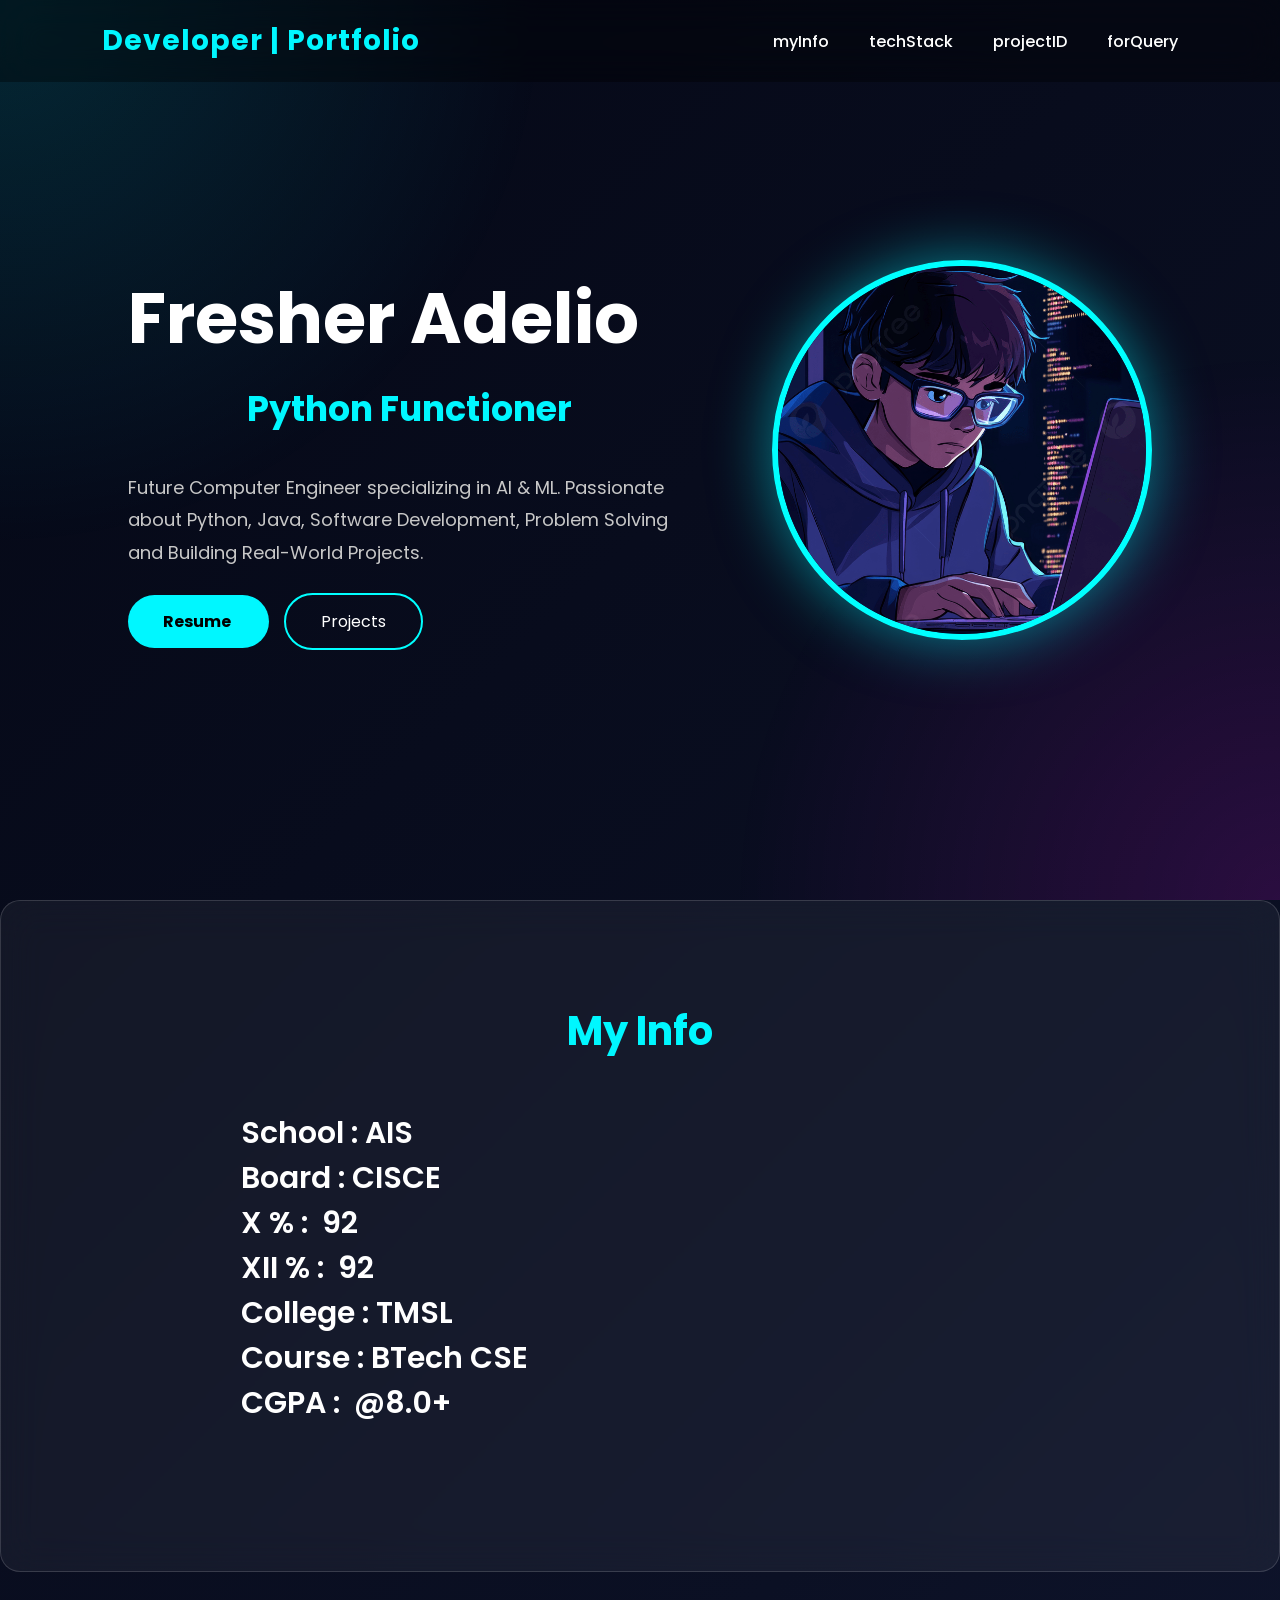
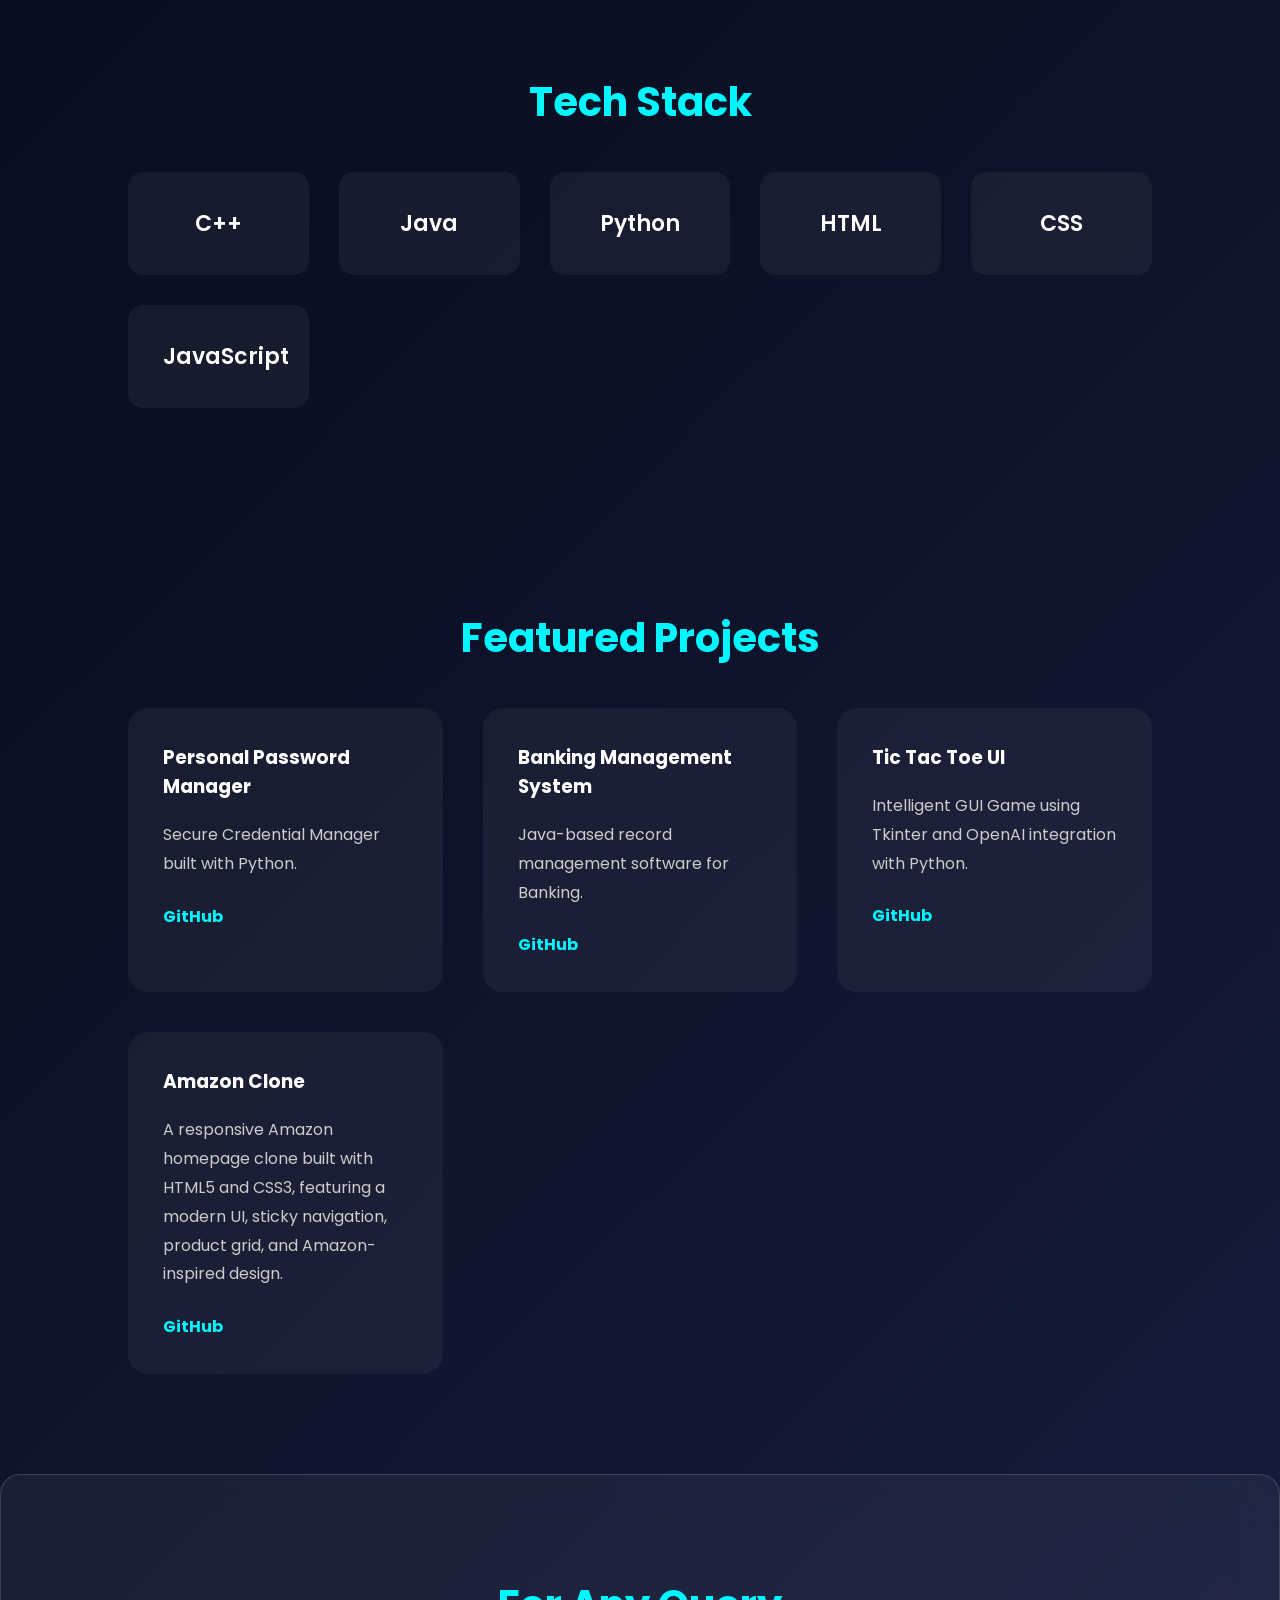
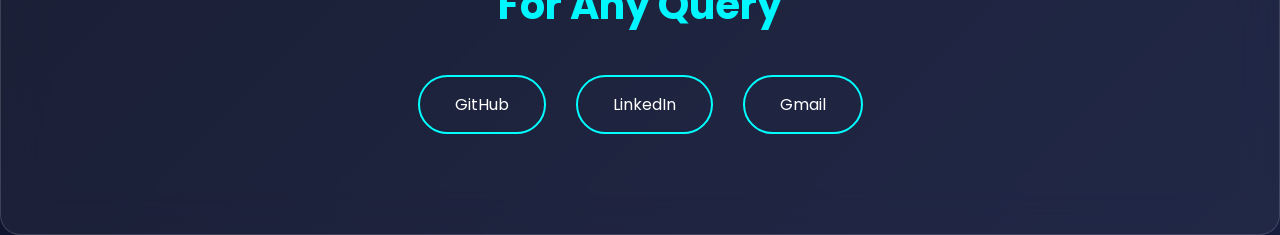
==== index.html @ ae5a1af8 "Added Developer Portfolio" ====
<!doctype html>
<html lang="en">

<head>
    <meta charset="UTF-8" />
    <meta name="viewport" content="width=device-width, initial-scale=1.0" />
    <title>Adelio's Portfolio</title>
    <link href="https://fonts.googleapis.com/css2?family=Poppins:wght@300;400;500;600;700&display=swap" rel="stylesheet" />
    <link rel="stylesheet" href="util.css">
</head>

<body>
    <div class="background"></div>
    <nav>
        <h2 class="logo">Developer | Portfolio</h2>
        <ul>
            <li><a href="#about">myInfo</a></li>
            <li><a href="#skills">techStack</a></li>
            <li><a href="#projects">projectID</a></li>
            <li><a href="#contact">forQuery</a></li>
        </ul>
    </nav>
    <section class="hero">
        <div class="hero-text">
            <h1>Fresher Adelio</h1>
            <h2>
                <span id="typing"></span>
            </h2>
            <p>
                Future Computer Engineer specializing in AI & ML. Passionate about Python, Java, Software Development, Problem Solving and Building Real-World Projects.
            </p>
            <div class="buttons">
                <a href="#projects" class="btn" target="__main"> Resume </a>
                <a href="https://github.com/genZadelio?tab=repositories" class="btn-outline" target="__main"> Projects </a>
            </div>
        </div>
        <div class="hero-image">
            <img src="image.png" alt="Profile" />
        </div>
    </section>
    <section id="about" class="glass">
        <h2>My Info</h2>
        <p>
            <pre>
                School : AIS
                Board : CISCE
                X % :  92
                XII % :  92
                College : TMSL
                Course : BTech CSE
                CGPA :  @8.0+
            </pre>
        </p>
    </section>
    <section id="skills">
        <h2>Tech Stack</h2>
        <div class="skill-grid">
            <div class="card">C++</div>
            <div class="card">Java</div>
            <div class="card">Python</div>
            <div class="card">HTML</div>
            <div class="card">CSS</div>
            <div class="card">JavaScript</div>
        </div>
    </section>
    <section id="projects">
        <h2>Featured Projects</h2>
        <div class="projects">
            <div class="project-card">
                <h3>Personal Password Manager</h3>
                <p>Secure Credential Manager built with Python.</p>
                <a href="https://github.com/genZadelio/Personal-Password-Manager" target="__main">GitHub</a>
            </div>
            <div class="project-card">
                <h3>Banking Management System</h3>
                <p>Java-based record management software for Banking.</p>
                <a href="https://github.com/genZadelio/Banking-Management-System" target="__main">GitHub</a>
            </div>
            <div class="project-card">
                <h3>Tic Tac Toe UI</h3>
                <p>Intelligent GUI Game using Tkinter and OpenAI integration with Python.</p>
                <a href="https://github.com/genZadelio/AI-Tic-Tac-Toe" target="__main">GitHub</a>
            </div>
            <div class="project-card">
                <h3>Amazon Clone</h3>
                <p>A responsive Amazon homepage clone built with HTML5 and CSS3, featuring a modern UI, sticky navigation, product grid, and Amazon-inspired design.</p>
                <a href="https://github.com/genZadelio/Amazon-Clone" target="__main">GitHub</a>
            </div>
        </div>
    </section>
    <section id="contact" class="glass">
        <h2>For Any Query</h2>
        <div class="social-links">
            <a href="https://github.com/genZadelio" target="__main">GitHub</a>
            <a href="https://www.linkedin.com/in/adelio-ghosh-3a45263b5" target="__main">LinkedIn</a>
            <a href="mailto:adelioghosh@gmail.com" target="__main">Gmail</a>
        </div>
    </section>
    <script src="script.js"></script>
</body>

</html>
---- util.css ----
* {
    margin: 0;
    padding: 0;
    box-sizing: border-box;
    scroll-behavior: smooth;
    font-family: 'Poppins', sans-serif;
}

body {
    background: linear-gradient(135deg, #050816, #0b1024, #161d3d);
    color: white;
    overflow-x: hidden;
}

nav {
    width: 100%;
    padding: 20px 8%;
    display: flex;
    justify-content: space-between;
    align-items: center;
    position: fixed;
    top: 0;
    backdrop-filter: blur(20px);
    background: rgba(0, 0, 0, .35);
    z-index: 1000;
}

.logo {
    font-size: 28px;
    font-weight: 700;
    color: #00f7ff;
    letter-spacing: 1px;
}

nav ul {
    display: flex;
    list-style: none;
    gap: 40px;
}

nav ul li a {
    text-decoration: none;
    color: white;
    font-weight: 500;
    transition: .3s;
}

nav ul li a:hover {
    color: #00f7ff;
}

.hero {
    min-height: 100vh;
    display: flex;
    align-items: center;
    justify-content: space-between;
    padding: 0 10%;
    gap: 80px;
}

.hero-text {
    width: 55%;
}

.hero-text h1 {
    font-size: 70px;
    margin-bottom: 10px;
    font-weight: 700;
}

.hero-text h2 {
    font-size: 35px;
    color: #00f7ff;
    height: 50px;
}

.hero-text p {
    margin-top: 20px;
    font-size: 18px;
    line-height: 1.8;
    color: #c8c8c8;
}

.buttons {
    margin-top: 40px;
}

.btn {
    background: #00f7ff;
    padding: 15px 35px;
    text-decoration: none;
    color: black;
    font-weight: bold;
    border-radius: 40px;
    margin-right: 15px;
    transition: .4s;
}

.btn:hover {
    transform: translateY(-5px);
    box-shadow: 0 0 30px cyan;
}

.btn-outline {
    border: 2px solid cyan;
    padding: 15px 35px;
    border-radius: 40px;
    text-decoration: none;
    color: white;
    transition: .4s;
}

.btn-outline:hover {
    background: #00f7ff;
    color: black;
}

.hero-image {
    display: flex;
    justify-content: center;
    align-items: center;
}

.hero-image img {
    width: 380px;
    height: 380px;
    object-fit: cover;
    border-radius: 50%;
    border: 6px solid cyan;
    box-shadow: 0 0 60px rgba(0, 247, 255, .5);
    transition: .5s;
}

.hero-image img:hover {
    transform: scale(1.05) rotate(2deg);
}

section {
    padding: 100px 10%;
}

section h2 {
    font-size: 40px;
    margin-bottom: 40px;
    text-align: center;
    color: #00f7ff;
}

.glass {
    background: rgba(255, 255, 255, .05);
    border: 1px solid rgba(255, 255, 255, .15);
    backdrop-filter: blur(20px);
    border-radius: 20px;
}

.about-content {
    font-size: 20px;
    line-height: 2;
    text-align: center;
}

.skill-grid {
    display: grid;
    grid-template-columns: repeat(auto-fit, minmax(180px, 1fr));
    gap: 30px;
}

.card {
    padding: 35px;
    text-align: center;
    background: rgba(255, 255, 255, .05);
    border-radius: 15px;
    transition: .4s;
    font-size: 22px;
    font-weight: 600;
}

.card:hover {
    transform: translateY(-12px);
    background: #00f7ff;
    color: black;
}

.projects {
    display: grid;
    grid-template-columns: repeat(auto-fit, minmax(300px, 1fr));
    gap: 40px;
}

.project-card {
    padding: 35px;
    background: rgba(255, 255, 255, .05);
    border-radius: 20px;
    transition: .5s;
}

.project-card:hover {
    transform: translateY(-10px);
    box-shadow: 0 0 25px cyan;
}

.project-card h3 {
    margin-bottom: 20px;
}

.project-card p {
    color: #ccc;
    line-height: 1.8;
}

.project-card a {
    display: inline-block;
    margin-top: 25px;
    text-decoration: none;
    color: #00f7ff;
    font-weight: bold;
}

.social-links {
    display: flex;
    justify-content: center;
    gap: 30px;
    flex-wrap: wrap;
}

.social-links a {
    padding: 15px 35px;
    border: 2px solid cyan;
    border-radius: 50px;
    text-decoration: none;
    color: white;
    transition: .4s;
}

.social-links a:hover {
    background: cyan;
    color: black;
}

footer {
    padding: 40px;
    text-align: center;
    background: #050816;
    color: #aaa;
}

.background {
    position: fixed;
    width: 100%;
    height: 100%;
    background: radial-gradient(circle at top left, #00f7ff22, transparent 35%), radial-gradient(circle at bottom right, #ff00ff22, transparent 35%);
    z-index: -1;
}

@media(max-width:900px) {
    .hero {
        flex-direction: column-reverse;
        text-align: center;
        padding-top: 140px;
    }
    .hero-text {
        width: 100%;
    }
    .hero-text h1 {
        font-size: 50px;
    }
    .hero-image img {
        width: 280px;
        height: 280px;
    }
    nav {
        flex-direction: column;
        gap: 15px;
    }
}

section#about pre {
    font-size: 30px;
    font-weight: 550;
    cursor: crosshair;
    padding-top: 10px;
    margin: 20px 0 0 0;
}
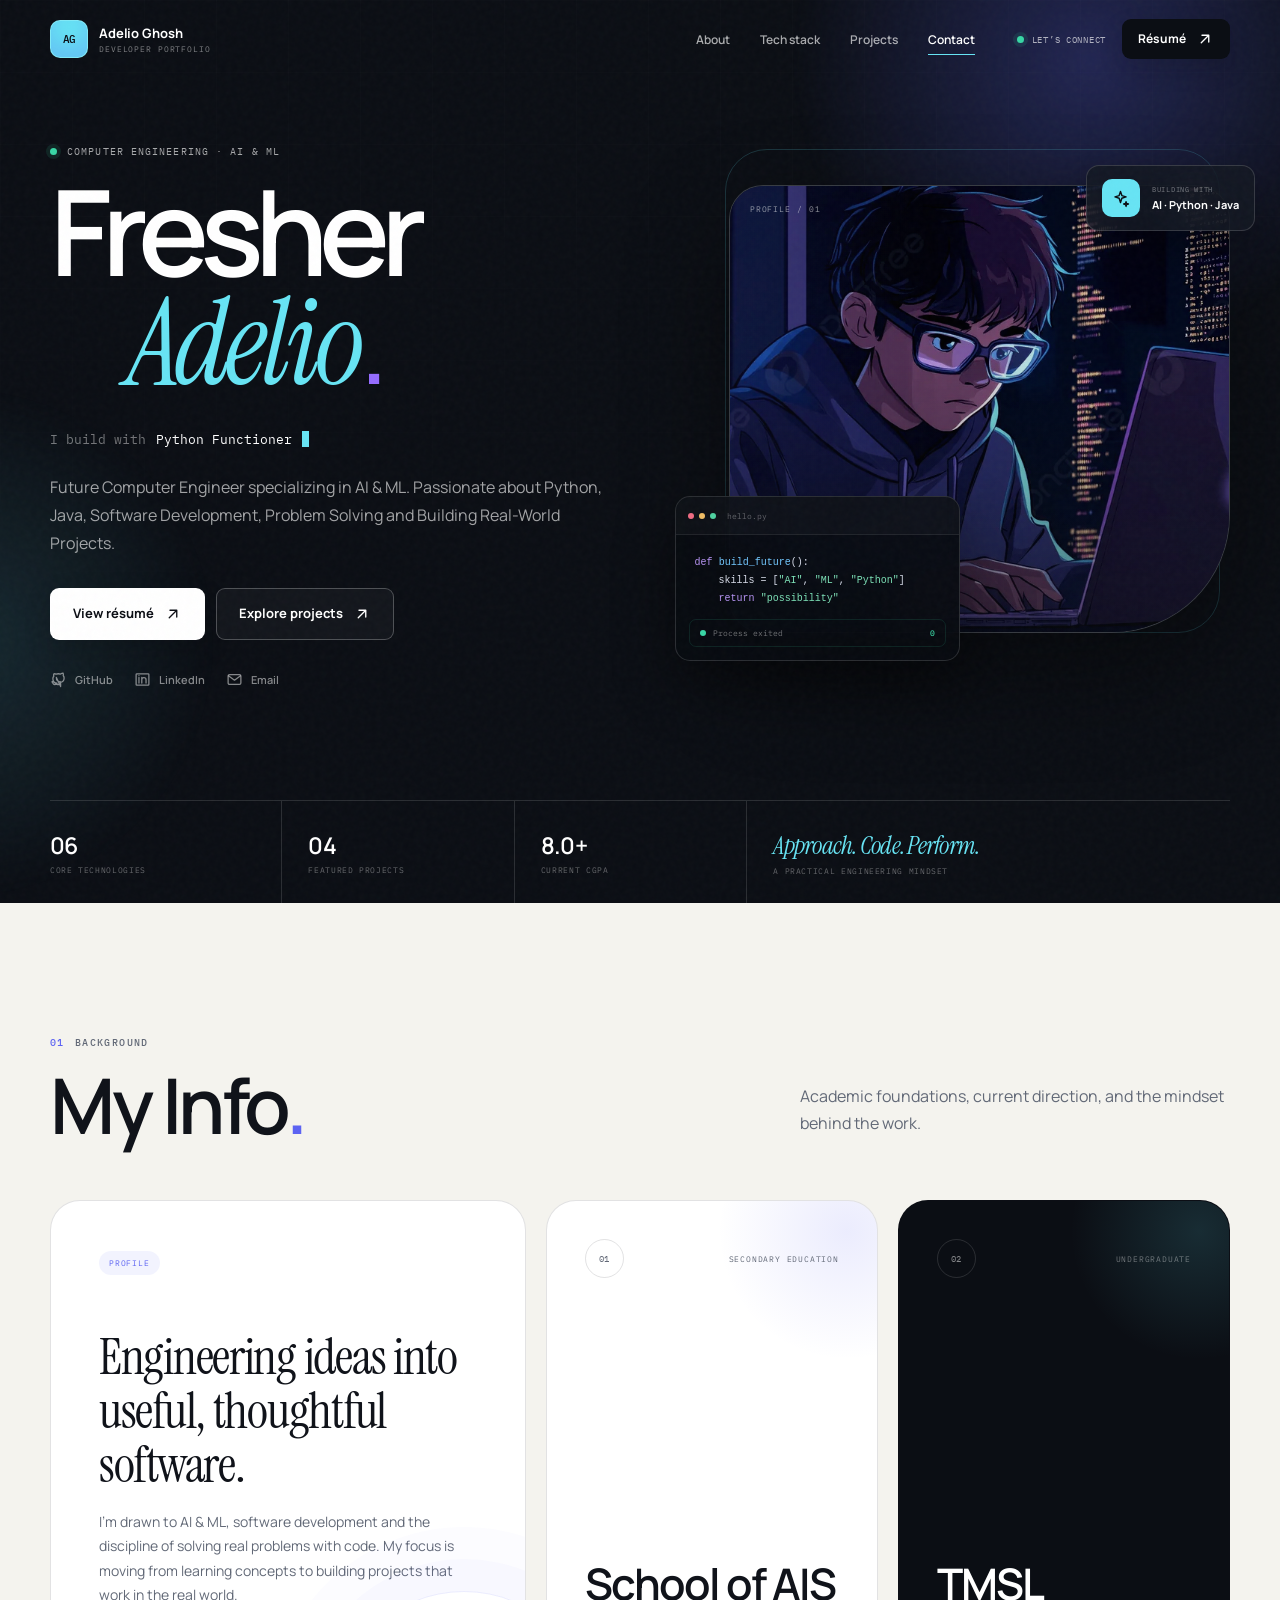
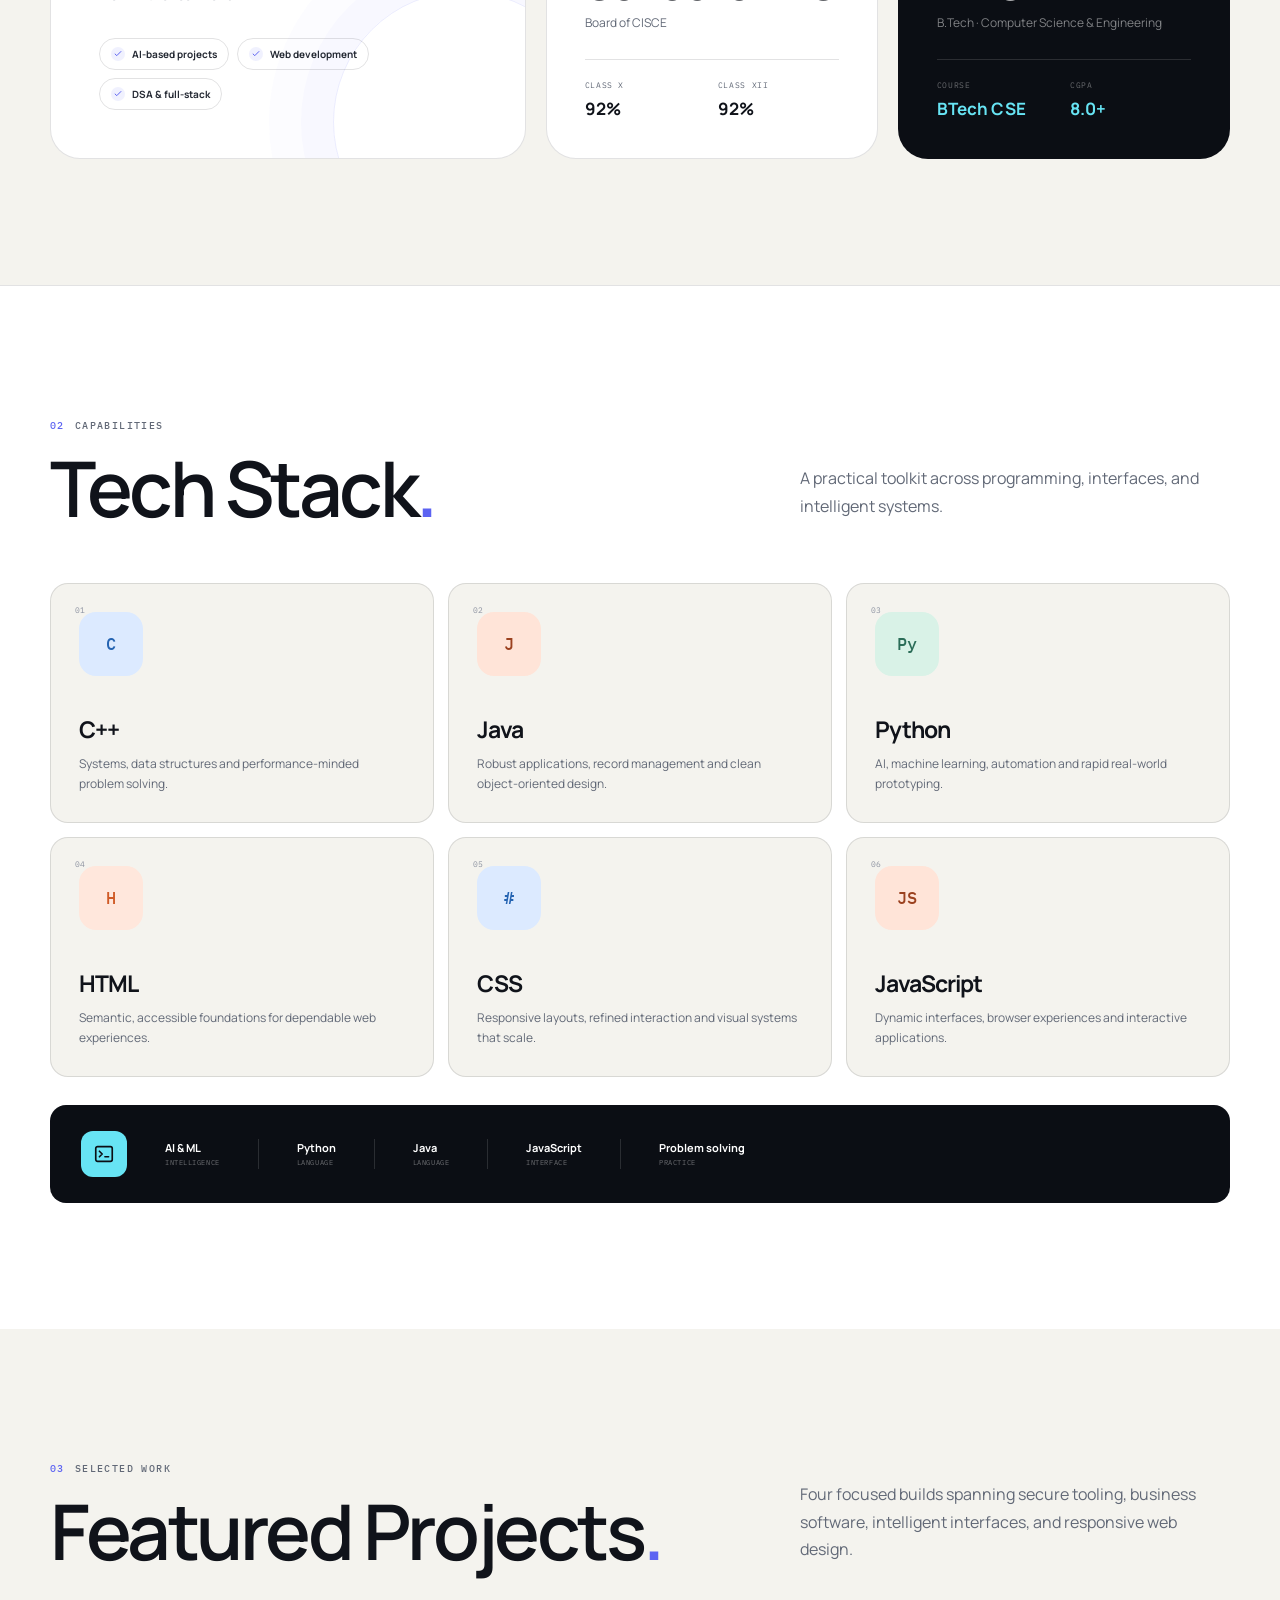
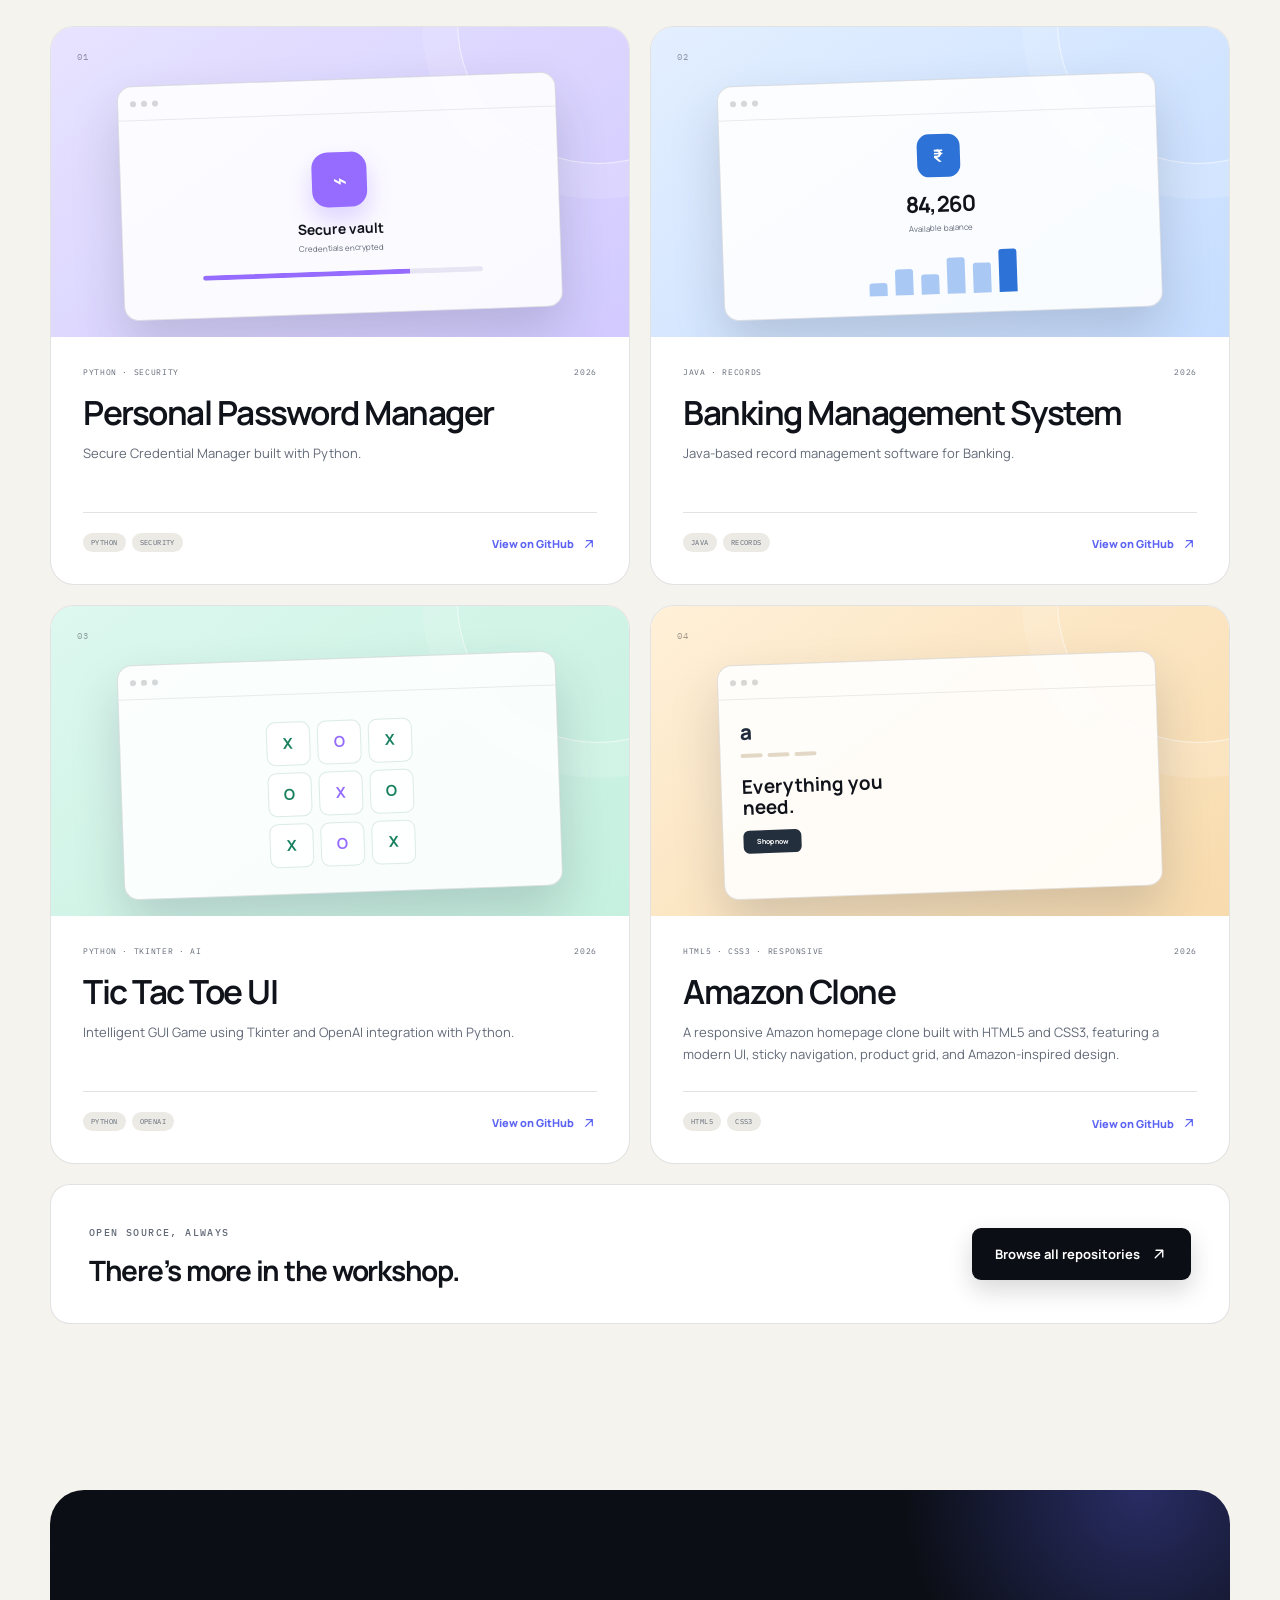
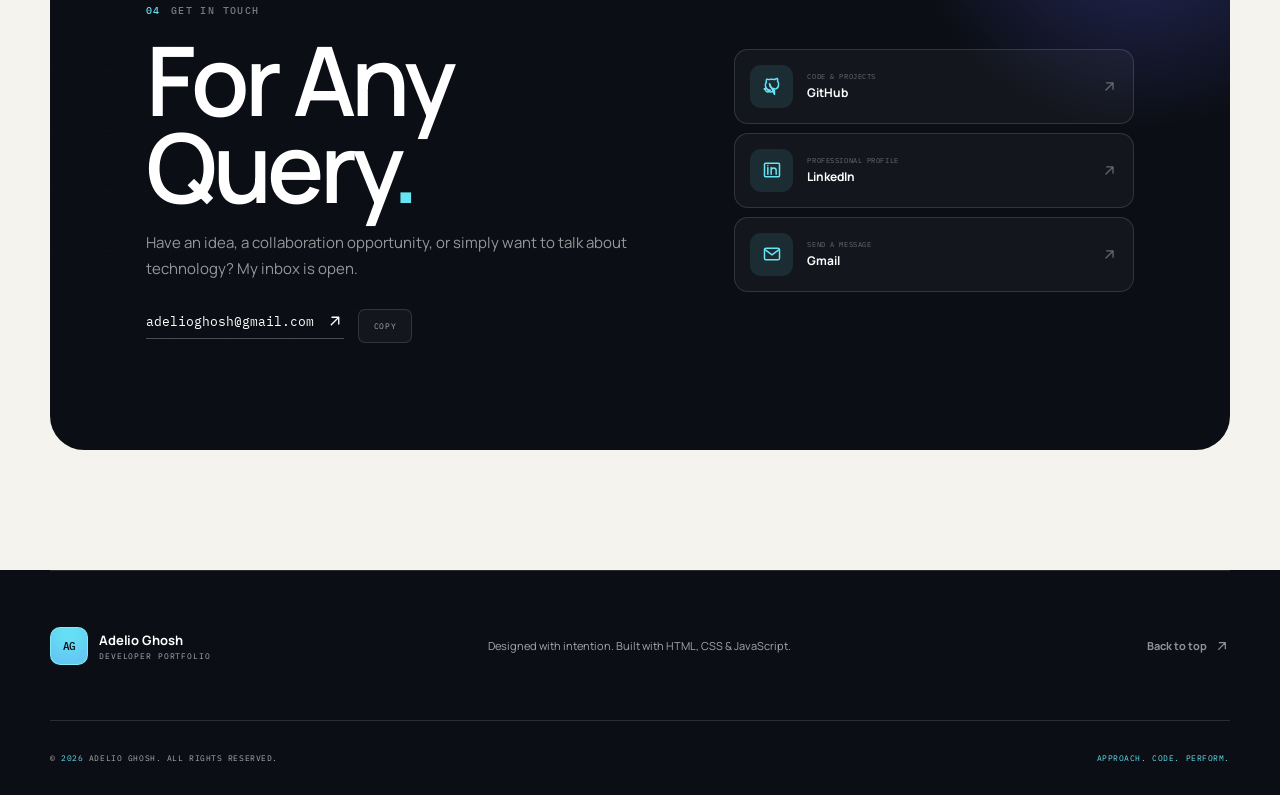
==== commit fba98eb1: "Redesign developer portfolio with refined editorial system" ====
--- a/index.html
+++ b/index.html
@@ -1,102 +1,475 @@
 <!doctype html>
 <html lang="en">
-
 <head>
-    <meta charset="UTF-8" />
-    <meta name="viewport" content="width=device-width, initial-scale=1.0" />
-    <title>Adelio's Portfolio</title>
-    <link href="https://fonts.googleapis.com/css2?family=Poppins:wght@300;400;500;600;700&display=swap" rel="stylesheet" />
-    <link rel="stylesheet" href="util.css">
+  <meta charset="utf-8">
+  <meta name="viewport" content="width=device-width, initial-scale=1">
+  <meta name="description" content="Adelio Ghosh is a computer engineering student specializing in AI, machine learning, Python, Java, and real-world software development.">
+  <meta name="author" content="Adelio Ghosh">
+  <meta name="theme-color" content="#0b0e14">
+  <meta name="color-scheme" content="light">
+  <meta name="robots" content="index, follow">
+  <link rel="canonical" href="https://developer-portfolio.adelioghosh.workers.dev/">
+
+  <meta property="og:type" content="website">
+  <meta property="og:title" content="Adelio Ghosh — Developer Portfolio">
+  <meta property="og:description" content="Computer engineering, AI & ML, Python, Java, and thoughtful software development.">
+  <meta property="og:url" content="https://developer-portfolio.adelioghosh.workers.dev/">
+  <meta property="og:image" content="https://developer-portfolio.adelioghosh.workers.dev/image.png">
+  <meta name="twitter:card" content="summary_large_image">
+  <meta name="twitter:title" content="Adelio Ghosh — Developer Portfolio">
+  <meta name="twitter:description" content="Computer engineering, AI & ML, Python, Java, and thoughtful software development.">
+  <meta name="twitter:image" content="https://developer-portfolio.adelioghosh.workers.dev/image.png">
+
+  <title>Adelio Ghosh — Developer Portfolio</title>
+  <link rel="icon" href="favicon.svg" type="image/svg+xml">
+  <link rel="preconnect" href="https://fonts.googleapis.com">
+  <link rel="preconnect" href="https://fonts.gstatic.com" crossorigin>
+  <link href="https://fonts.googleapis.com/css2?family=IBM+Plex+Mono:wght@400;500&family=Instrument+Serif:ital@0;1&family=Manrope:wght@400;500;600;700;800&display=swap" rel="stylesheet">
+  <link rel="stylesheet" href="util.css">
+  <script>document.documentElement.classList.add('js');</script>
+  <noscript><style>.reveal,.hero-enter{opacity:1!important;transform:none!important}.typing-caret{display:none}</style></noscript>
+  <script src="script.js" defer></script>
+
+  <script type="application/ld+json">
+    {
+      "@context": "https://schema.org",
+      "@type": "Person",
+      "name": "Adelio Ghosh",
+      "url": "https://developer-portfolio.adelioghosh.workers.dev/",
+      "image": "https://developer-portfolio.adelioghosh.workers.dev/image.png",
+      "email": "mailto:adelioghosh@gmail.com",
+      "jobTitle": "Computer Engineer",
+      "description": "Future Computer Engineer specializing in AI & ML, with a passion for Python, Java, software development, problem solving, and real-world projects.",
+      "knowsAbout": ["Artificial Intelligence", "Machine Learning", "Python", "Java", "C++", "JavaScript", "HTML", "CSS", "Software Development", "Problem Solving"],
+      "sameAs": [
+        "https://github.com/genZadelio",
+        "https://www.linkedin.com/in/adelio-ghosh-3a45263b5"
+      ]
+    }
+  </script>
 </head>
-
 <body>
-    <div class="background"></div>
-    <nav>
-        <h2 class="logo">Developer | Portfolio</h2>
-        <ul>
-            <li><a href="#about">myInfo</a></li>
-            <li><a href="#skills">techStack</a></li>
-            <li><a href="#projects">projectID</a></li>
-            <li><a href="#contact">forQuery</a></li>
-        </ul>
-    </nav>
-    <section class="hero">
-        <div class="hero-text">
-            <h1>Fresher Adelio</h1>
-            <h2>
-                <span id="typing"></span>
-            </h2>
-            <p>
-                Future Computer Engineer specializing in AI & ML. Passionate about Python, Java, Software Development, Problem Solving and Building Real-World Projects.
+  <a class="skip-link" href="#main-content">Skip to content</a>
+
+  <svg class="svg-sprite" aria-hidden="true">
+    <symbol id="icon-arrow-up-right" viewBox="0 0 24 24"><path d="M7 17 17 7M8 7h9v9"/></symbol>
+    <symbol id="icon-arrow-right" viewBox="0 0 24 24"><path d="M5 12h14m-5-5 5 5-5 5"/></symbol>
+    <symbol id="icon-chevron" viewBox="0 0 24 24"><path d="m7 9 5 5 5-5"/></symbol>
+    <symbol id="icon-menu" viewBox="0 0 24 24"><path d="M4 7h16M4 12h16M4 17h16"/></symbol>
+    <symbol id="icon-close" viewBox="0 0 24 24"><path d="m6 6 12 12M18 6 6 18"/></symbol>
+    <symbol id="icon-github" viewBox="0 0 24 24"><path d="M15 22v-3.9c.03-1-.37-1.69-.86-2.05 2.83-.32 5.8-1.39 5.8-6.27 0-1.39-.5-2.52-1.31-3.41.13-.32.57-1.61-.12-3.36 0 0-1.07-.34-3.51 1.3a12.1 12.1 0 0 0-6.37 0C6.56 3.66 5.49 4 5.49 4c-.69 1.75-.25 3.04-.12 3.36A4.81 4.81 0 0 0 4.06 10.8c0 4.87 2.96 5.94 5.78 6.27-.36.31-.68.86-.79 1.65-1.04.47-3.68 1.36-4.98-1.56-.11-.25-.46-1.61-1.02-1.65-.35-.01-.7-.05-.09-.33 2.8-.36 3.67 1.36 3.67 1.36 2.06 3.46 5.38 2.46 6.69 1.88.21-1.46.8-2.46 1.46-3.03-2.83-.32-5.8-1.39-5.8-6.27Z"/></symbol>
+    <symbol id="icon-linkedin" viewBox="0 0 24 24"><path d="M7 9v8M7 6.5v.01M11 17v-4.5a3 3 0 0 1 6 0V17M11 9v8M4 4h16a1 1 0 0 1 1 1v14a1 1 0 0 1-1 1H4a1 1 0 0 1-1-1V5a1 1 0 0 1 1-1Z"/></symbol>
+    <symbol id="icon-mail" viewBox="0 0 24 24"><rect x="3" y="5" width="18" height="14" rx="2"/><path d="m4 7 8 6 8-6"/></symbol>
+    <symbol id="icon-code" viewBox="0 0 24 24"><path d="m8 9-4 3 4 3m8-6 4 3-4 3m-2-9-4 12"/></symbol>
+    <symbol id="icon-spark" viewBox="0 0 24 24"><path d="m12 3 1.7 5.3L19 10l-5.3 1.7L12 17l-1.7-5.3L5 10l5.3-1.7L12 3Z"/><path d="m19 16 .7 2.3L22 19l-2.3.7L19 22l-.7-2.3L16 19l2.3-.7L19 16Z"/></symbol>
+    <symbol id="icon-terminal" viewBox="0 0 24 24"><rect x="3" y="4" width="18" height="16" rx="2"/><path d="m7 9 3 3-3 3m6 0h4"/></symbol>
+    <symbol id="icon-download" viewBox="0 0 24 24"><path d="M12 3v12m-5-5 5 5 5-5M5 21h14"/></symbol>
+    <symbol id="icon-check" viewBox="0 0 24 24"><path d="m5 12 4 4L19 6"/></symbol>
+  </svg>
+
+  <div class="page-noise" aria-hidden="true"></div>
+  <div class="scroll-progress" aria-hidden="true"><span id="scrollProgress"></span></div>
+
+  <header class="site-header" id="siteHeader">
+    <div class="container nav-shell">
+      <a class="brand" href="#home">
+        <span class="brand__mark" aria-hidden="true"><span>AG</span></span>
+        <span class="brand__copy"><strong>Adelio Ghosh</strong><small>Developer portfolio</small></span>
+      </a>
+
+      <nav class="desktop-nav" aria-label="Primary navigation">
+        <a href="#about" data-section-link="about">About</a>
+        <a href="#skills" data-section-link="skills">Tech stack</a>
+        <a href="#projects" data-section-link="projects">Projects</a>
+        <a href="#contact" data-section-link="contact">Contact</a>
+      </nav>
+
+      <div class="nav-actions">
+        <a class="nav-status" href="#contact"><i aria-hidden="true"></i> Let’s connect</a>
+        <a class="button button--small button--dark" href="resume.html" target="_blank" rel="noopener">
+          Résumé <svg><use href="#icon-arrow-up-right"/></svg>
+        </a>
+        <button class="menu-toggle" type="button" aria-label="Open navigation" aria-expanded="false" aria-controls="mobileMenu">
+          <svg><use href="#icon-menu"/></svg>
+        </button>
+      </div>
+    </div>
+
+    <div class="mobile-menu" id="mobileMenu" aria-hidden="true">
+      <button class="mobile-menu__close" type="button" aria-label="Close navigation"><svg><use href="#icon-close"/></svg></button>
+      <div class="mobile-menu__inner">
+        <span class="eyebrow">Navigation</span>
+        <nav aria-label="Mobile navigation">
+          <a href="#about"><span>01</span> About</a>
+          <a href="#skills"><span>02</span> Tech stack</a>
+          <a href="#projects"><span>03</span> Projects</a>
+          <a href="#contact"><span>04</span> Contact</a>
+        </nav>
+        <a class="button button--dark button--full" href="resume.html" target="_blank" rel="noopener">View résumé <svg><use href="#icon-arrow-up-right"/></svg></a>
+      </div>
+    </div>
+  </header>
+
+  <main id="main-content">
+    <section class="hero" id="home" aria-labelledby="heroTitle">
+      <div class="hero__grid" aria-hidden="true"></div>
+      <div class="hero__glow hero__glow--one" aria-hidden="true"></div>
+      <div class="hero__glow hero__glow--two" aria-hidden="true"></div>
+
+      <div class="container hero__inner">
+        <div class="hero__content">
+          <div class="hero__eyebrow hero-enter">
+            <span class="status-dot" aria-hidden="true"></span>
+            Computer Engineering · AI & ML
+          </div>
+
+          <h1 class="hero__title hero-enter" id="heroTitle">
+            <span>Fresher</span>
+            <span class="hero__title-accent">Adelio<i>.</i></span>
+          </h1>
+
+          <div class="hero__role hero-enter" aria-live="polite">
+            <span class="hero__role-prefix">I build with</span>
+            <span class="hero__role-value" id="typing">Python Functioner</span>
+            <span class="typing-caret" aria-hidden="true"></span>
+          </div>
+
+          <p class="hero__summary hero-enter">
+            Future Computer Engineer specializing in AI & ML. Passionate about Python, Java,
+            Software Development, Problem Solving and Building Real-World Projects.
+          </p>
+
+          <div class="hero__actions hero-enter">
+            <a class="button button--light" href="resume.html" target="_blank" rel="noopener">
+              View résumé <svg><use href="#icon-arrow-up-right"/></svg>
+            </a>
+            <a class="button button--outline-light" href="https://github.com/genZadelio?tab=repositories" target="_blank" rel="noopener">
+              Explore projects <svg><use href="#icon-arrow-up-right"/></svg>
+            </a>
+          </div>
+
+          <div class="hero__socials hero-enter" aria-label="Social links">
+            <a href="https://github.com/genZadelio" target="_blank" rel="noopener"><svg><use href="#icon-github"/></svg><span>GitHub</span></a>
+            <a href="https://www.linkedin.com/in/adelio-ghosh-3a45263b5" target="_blank" rel="noopener"><svg><use href="#icon-linkedin"/></svg><span>LinkedIn</span></a>
+            <a href="mailto:adelioghosh@gmail.com"><svg><use href="#icon-mail"/></svg><span>Email</span></a>
+          </div>
+        </div>
+
+        <div class="hero__visual hero-enter" aria-label="Developer workspace illustration">
+          <div class="portrait-frame">
+            <div class="portrait-frame__label"><span>PROFILE / 01</span><span>ADELIO.GHOSH</span></div>
+            <picture>
+              <source srcset="image.webp" type="image/webp">
+              <img src="image.png" width="1200" height="715" alt="Illustrated developer working at a laptop" fetchpriority="high">
+            </picture>
+            <div class="portrait-frame__wash" aria-hidden="true"></div>
+          </div>
+
+          <div class="floating-card floating-card--status">
+            <span class="floating-card__icon"><svg><use href="#icon-spark"/></svg></span>
+            <span><small>BUILDING WITH</small><strong>AI · Python · Java</strong></span>
+          </div>
+
+          <div class="code-card" aria-hidden="true">
+            <div class="code-card__top"><span></span><span></span><span></span><small>hello.py</small></div>
+            <pre><code><span class="code-purple">def</span> <span class="code-blue">build_future</span>():
+    skills = [<span class="code-green">"AI"</span>, <span class="code-green">"ML"</span>, <span class="code-green">"Python"</span>]
+    <span class="code-purple">return</span> <span class="code-green">"possibility"</span></code></pre>
+            <div class="code-card__result"><i></i> Process exited <b>0</b></div>
+          </div>
+        </div>
+      </div>
+
+      <div class="container hero__facts">
+        <div class="hero-fact reveal">
+          <span class="hero-fact__value">06</span>
+          <span class="hero-fact__label">Core technologies</span>
+        </div>
+        <div class="hero-fact reveal">
+          <span class="hero-fact__value">04</span>
+          <span class="hero-fact__label">Featured projects</span>
+        </div>
+        <div class="hero-fact reveal">
+          <span class="hero-fact__value">8.0+</span>
+          <span class="hero-fact__label">Current CGPA</span>
+        </div>
+        <div class="hero-fact hero-fact--note reveal">
+          <span class="hero-fact__value">Approach. Code. Perform.</span>
+          <span class="hero-fact__label">A practical engineering mindset</span>
+        </div>
+      </div>
+    </section>
+
+    <section class="section about" id="about" aria-labelledby="aboutTitle">
+      <div class="container">
+        <div class="section-heading section-heading--split reveal">
+          <div>
+            <span class="eyebrow"><span>01</span> Background</span>
+            <h2 id="aboutTitle">My Info<span class="heading-dot">.</span></h2>
+          </div>
+          <p>Academic foundations, current direction, and the mindset behind the work.</p>
+        </div>
+
+        <div class="about-grid">
+          <article class="about-intro reveal">
+            <span class="about-intro__label">Profile</span>
+            <p class="about-intro__statement">Engineering ideas into useful, thoughtful software.</p>
+            <p class="about-intro__copy">
+              I’m drawn to AI & ML, software development and the discipline of solving real problems with code.
+              My focus is moving from learning concepts to building projects that work in the real world.
             </p>
-            <div class="buttons">
-                <a href="#projects" class="btn" target="__main"> Resume </a>
-                <a href="https://github.com/genZadelio?tab=repositories" class="btn-outline" target="__main"> Projects </a>
-            </div>
-        </div>
-        <div class="hero-image">
-            <img src="image.png" alt="Profile" />
-        </div>
+            <div class="focus-list" aria-label="Current focus">
+              <span><svg><use href="#icon-check"/></svg> AI-based projects</span>
+              <span><svg><use href="#icon-check"/></svg> Web development</span>
+              <span><svg><use href="#icon-check"/></svg> DSA & full-stack</span>
+            </div>
+          </article>
+
+          <div class="education-grid">
+            <article class="education-card reveal">
+              <div class="education-card__top">
+                <span class="education-card__number">01</span>
+                <span class="education-card__period">Secondary education</span>
+              </div>
+              <h3>School of AIS</h3>
+              <p>Board of CISCE</p>
+              <dl class="education-card__stats">
+                <div><dt>Class X</dt><dd>92%</dd></div>
+                <div><dt>Class XII</dt><dd>92%</dd></div>
+              </dl>
+            </article>
+
+            <article class="education-card education-card--dark reveal">
+              <div class="education-card__top">
+                <span class="education-card__number">02</span>
+                <span class="education-card__period">Undergraduate</span>
+              </div>
+              <h3>TMSL</h3>
+              <p>B.Tech · Computer Science & Engineering</p>
+              <dl class="education-card__stats">
+                <div><dt>Course</dt><dd>BTech CSE</dd></div>
+                <div><dt>CGPA</dt><dd>8.0+</dd></div>
+              </dl>
+            </article>
+          </div>
+        </div>
+      </div>
     </section>
-    <section id="about" class="glass">
-        <h2>My Info</h2>
-        <p>
-            <pre>
-                School : AIS
-                Board : CISCE
-                X % :  92
-                XII % :  92
-                College : TMSL
-                Course : BTech CSE
-                CGPA :  @8.0+
-            </pre>
-        </p>
+
+    <section class="section skills" id="skills" aria-labelledby="skillsTitle">
+      <div class="container">
+        <div class="section-heading section-heading--split reveal">
+          <div>
+            <span class="eyebrow"><span>02</span> Capabilities</span>
+            <h2 id="skillsTitle">Tech Stack<span class="heading-dot">.</span></h2>
+          </div>
+          <p>A practical toolkit across programming, interfaces, and intelligent systems.</p>
+        </div>
+
+        <div class="skills-grid">
+          <article class="skill-card reveal">
+            <span class="skill-card__index">01</span>
+            <span class="skill-card__icon skill-card__icon--c">C</span>
+            <div><h3>C++</h3><p>Systems, data structures and performance-minded problem solving.</p></div>
+          </article>
+          <article class="skill-card reveal">
+            <span class="skill-card__index">02</span>
+            <span class="skill-card__icon skill-card__icon--j">J</span>
+            <div><h3>Java</h3><p>Robust applications, record management and clean object-oriented design.</p></div>
+          </article>
+          <article class="skill-card reveal">
+            <span class="skill-card__index">03</span>
+            <span class="skill-card__icon skill-card__icon--p">Py</span>
+            <div><h3>Python</h3><p>AI, machine learning, automation and rapid real-world prototyping.</p></div>
+          </article>
+          <article class="skill-card reveal">
+            <span class="skill-card__index">04</span>
+            <span class="skill-card__icon skill-card__icon--h">H</span>
+            <div><h3>HTML</h3><p>Semantic, accessible foundations for dependable web experiences.</p></div>
+          </article>
+          <article class="skill-card reveal">
+            <span class="skill-card__index">05</span>
+            <span class="skill-card__icon skill-card__icon--c">#</span>
+            <div><h3>CSS</h3><p>Responsive layouts, refined interaction and visual systems that scale.</p></div>
+          </article>
+          <article class="skill-card reveal">
+            <span class="skill-card__index">06</span>
+            <span class="skill-card__icon skill-card__icon--j">JS</span>
+            <div><h3>JavaScript</h3><p>Dynamic interfaces, browser experiences and interactive applications.</p></div>
+          </article>
+        </div>
+
+        <div class="stack-note reveal">
+          <div class="stack-note__mark"><svg><use href="#icon-terminal"/></svg></div>
+          <div><strong>AI & ML</strong><span>Intelligence</span></div>
+          <i aria-hidden="true"></i>
+          <div><strong>Python</strong><span>Language</span></div>
+          <i aria-hidden="true"></i>
+          <div><strong>Java</strong><span>Language</span></div>
+          <i aria-hidden="true"></i>
+          <div><strong>JavaScript</strong><span>Interface</span></div>
+          <i aria-hidden="true"></i>
+          <div><strong>Problem solving</strong><span>Practice</span></div>
+        </div>
+      </div>
     </section>
-    <section id="skills">
-        <h2>Tech Stack</h2>
-        <div class="skill-grid">
-            <div class="card">C++</div>
-            <div class="card">Java</div>
-            <div class="card">Python</div>
-            <div class="card">HTML</div>
-            <div class="card">CSS</div>
-            <div class="card">JavaScript</div>
-        </div>
+
+    <section class="section projects" id="projects" aria-labelledby="projectsTitle">
+      <div class="container">
+        <div class="section-heading section-heading--split reveal">
+          <div>
+            <span class="eyebrow"><span>03</span> Selected work</span>
+            <h2 id="projectsTitle">Featured Projects<span class="heading-dot">.</span></h2>
+          </div>
+          <p>Four focused builds spanning secure tooling, business software, intelligent interfaces, and responsive web design.</p>
+        </div>
+
+        <div class="projects-grid">
+          <article class="project-card project-card--violet reveal">
+            <div class="project-card__visual" aria-hidden="true">
+              <span class="project-card__number">01</span>
+              <div class="visual-window visual-window--vault">
+                <div class="visual-window__bar"><i></i><i></i><i></i></div>
+                <div class="vault-ui"><span class="vault-ui__lock">⌁</span><strong>Secure vault</strong><small>Credentials encrypted</small><div class="vault-ui__bar"><i></i></div></div>
+              </div>
+            </div>
+            <div class="project-card__content">
+              <div class="project-card__meta"><span>Python · Security</span><span>2026</span></div>
+              <h3>Personal Password Manager</h3>
+              <p>Secure Credential Manager built with Python.</p>
+              <div class="project-card__footer">
+                <span class="project-card__tags"><i>Python</i><i>Security</i></span>
+                <a href="https://github.com/genZadelio/Personal-Password-Manager" target="_blank" rel="noopener" aria-label="View Personal Password Manager on GitHub">View on GitHub <svg><use href="#icon-arrow-up-right"/></svg></a>
+              </div>
+            </div>
+          </article>
+
+          <article class="project-card project-card--blue reveal">
+            <div class="project-card__visual" aria-hidden="true">
+              <span class="project-card__number">02</span>
+              <div class="visual-window visual-window--bank">
+                <div class="visual-window__bar"><i></i><i></i><i></i></div>
+                <div class="bank-ui"><span>₹</span><strong>84,260</strong><small>Available balance</small><div><i></i><i></i><i></i><i></i><i></i><i></i></div></div>
+              </div>
+            </div>
+            <div class="project-card__content">
+              <div class="project-card__meta"><span>Java · Records</span><span>2026</span></div>
+              <h3>Banking Management System</h3>
+              <p>Java-based record management software for Banking.</p>
+              <div class="project-card__footer">
+                <span class="project-card__tags"><i>Java</i><i>Records</i></span>
+                <a href="https://github.com/genZadelio/Banking-Management-System" target="_blank" rel="noopener" aria-label="View Banking Management System on GitHub">View on GitHub <svg><use href="#icon-arrow-up-right"/></svg></a>
+              </div>
+            </div>
+          </article>
+
+          <article class="project-card project-card--mint reveal">
+            <div class="project-card__visual" aria-hidden="true">
+              <span class="project-card__number">03</span>
+              <div class="visual-window visual-window--game">
+                <div class="visual-window__bar"><i></i><i></i><i></i></div>
+                <div class="game-ui"><span>X</span><span>O</span><span>X</span><span>O</span><span>X</span><span>O</span><span>X</span><span>O</span><span>X</span></div>
+              </div>
+            </div>
+            <div class="project-card__content">
+              <div class="project-card__meta"><span>Python · Tkinter · AI</span><span>2026</span></div>
+              <h3>Tic Tac Toe UI</h3>
+              <p>Intelligent GUI Game using Tkinter and OpenAI integration with Python.</p>
+              <div class="project-card__footer">
+                <span class="project-card__tags"><i>Python</i><i>OpenAI</i></span>
+                <a href="https://github.com/genZadelio/AI-Tic-Tac-Toe" target="_blank" rel="noopener" aria-label="View Tic Tac Toe UI on GitHub">View on GitHub <svg><use href="#icon-arrow-up-right"/></svg></a>
+              </div>
+            </div>
+          </article>
+
+          <article class="project-card project-card--amber reveal">
+            <div class="project-card__visual" aria-hidden="true">
+              <span class="project-card__number">04</span>
+              <div class="visual-window visual-window--store">
+                <div class="visual-window__bar"><i></i><i></i><i></i></div>
+                <div class="store-ui"><span class="store-ui__nav">a</span><div><i></i><i></i><i></i></div><strong>Everything you need.</strong><button>Shop now</button></div>
+              </div>
+            </div>
+            <div class="project-card__content">
+              <div class="project-card__meta"><span>HTML5 · CSS3 · Responsive</span><span>2026</span></div>
+              <h3>Amazon Clone</h3>
+              <p>A responsive Amazon homepage clone built with HTML5 and CSS3, featuring a modern UI, sticky navigation, product grid, and Amazon-inspired design.</p>
+              <div class="project-card__footer">
+                <span class="project-card__tags"><i>HTML5</i><i>CSS3</i></span>
+                <a href="https://github.com/genZadelio/Amazon-Clone" target="_blank" rel="noopener" aria-label="View Amazon Clone on GitHub">View on GitHub <svg><use href="#icon-arrow-up-right"/></svg></a>
+              </div>
+            </div>
+          </article>
+        </div>
+
+        <div class="projects-cta reveal">
+          <div>
+            <span class="eyebrow">Open source, always</span>
+            <h3>There’s more in the workshop.</h3>
+          </div>
+          <a class="button button--dark" href="https://github.com/genZadelio?tab=repositories" target="_blank" rel="noopener">Browse all repositories <svg><use href="#icon-arrow-up-right"/></svg></a>
+        </div>
+      </div>
     </section>
-    <section id="projects">
-        <h2>Featured Projects</h2>
-        <div class="projects">
-            <div class="project-card">
-                <h3>Personal Password Manager</h3>
-                <p>Secure Credential Manager built with Python.</p>
-                <a href="https://github.com/genZadelio/Personal-Password-Manager" target="__main">GitHub</a>
-            </div>
-            <div class="project-card">
-                <h3>Banking Management System</h3>
-                <p>Java-based record management software for Banking.</p>
-                <a href="https://github.com/genZadelio/Banking-Management-System" target="__main">GitHub</a>
-            </div>
-            <div class="project-card">
-                <h3>Tic Tac Toe UI</h3>
-                <p>Intelligent GUI Game using Tkinter and OpenAI integration with Python.</p>
-                <a href="https://github.com/genZadelio/AI-Tic-Tac-Toe" target="__main">GitHub</a>
-            </div>
-            <div class="project-card">
-                <h3>Amazon Clone</h3>
-                <p>A responsive Amazon homepage clone built with HTML5 and CSS3, featuring a modern UI, sticky navigation, product grid, and Amazon-inspired design.</p>
-                <a href="https://github.com/genZadelio/Amazon-Clone" target="__main">GitHub</a>
-            </div>
-        </div>
+
+    <section class="contact-section" id="contact" aria-labelledby="contactTitle">
+      <div class="container">
+        <div class="contact-panel reveal">
+          <div class="contact-panel__orb" aria-hidden="true"></div>
+          <div class="contact-panel__copy">
+            <span class="eyebrow"><span>04</span> Get in touch</span>
+            <h2 id="contactTitle">For Any Query<span>.</span></h2>
+            <p>Have an idea, a collaboration opportunity, or simply want to talk about technology? My inbox is open.</p>
+            <div class="contact-actions">
+              <a class="contact-mail" href="mailto:adelioghosh@gmail.com">adelioghosh@gmail.com <svg><use href="#icon-arrow-up-right"/></svg></a>
+              <button class="copy-email" type="button" data-copy-email="adelioghosh@gmail.com" aria-label="Copy email address">Copy</button>
+            </div>
+          </div>
+
+          <div class="contact-panel__links">
+            <a href="https://github.com/genZadelio" target="_blank" rel="noopener">
+              <span class="contact-link__icon"><svg><use href="#icon-github"/></svg></span>
+              <span><small>Code & projects</small><strong>GitHub</strong></span>
+              <svg><use href="#icon-arrow-up-right"/></svg>
+            </a>
+            <a href="https://www.linkedin.com/in/adelio-ghosh-3a45263b5" target="_blank" rel="noopener">
+              <span class="contact-link__icon"><svg><use href="#icon-linkedin"/></svg></span>
+              <span><small>Professional profile</small><strong>LinkedIn</strong></span>
+              <svg><use href="#icon-arrow-up-right"/></svg>
+            </a>
+            <a href="mailto:adelioghosh@gmail.com">
+              <span class="contact-link__icon"><svg><use href="#icon-mail"/></svg></span>
+              <span><small>Send a message</small><strong>Gmail</strong></span>
+              <svg><use href="#icon-arrow-up-right"/></svg>
+            </a>
+          </div>
+        </div>
+      </div>
     </section>
-    <section id="contact" class="glass">
-        <h2>For Any Query</h2>
-        <div class="social-links">
-            <a href="https://github.com/genZadelio" target="__main">GitHub</a>
-            <a href="https://www.linkedin.com/in/adelio-ghosh-3a45263b5" target="__main">LinkedIn</a>
-            <a href="mailto:adelioghosh@gmail.com" target="__main">Gmail</a>
-        </div>
-    </section>
-    <script src="script.js"></script>
+  </main>
+
+  <footer class="site-footer">
+    <div class="container footer__top">
+      <a class="brand brand--footer" href="#home">
+        <span class="brand__mark" aria-hidden="true"><span>AG</span></span>
+        <span class="brand__copy"><strong>Adelio Ghosh</strong><small>Developer portfolio</small></span>
+      </a>
+      <p>Designed with intention. Built with HTML, CSS & JavaScript.</p>
+      <a class="footer__top-link" href="#home">Back to top <svg><use href="#icon-arrow-up-right"/></svg></a>
+    </div>
+    <div class="container footer__bottom">
+      <span>© <span id="year"></span> Adelio Ghosh. All rights reserved.</span>
+      <span>Approach. Code. Perform.</span>
+    </div>
+  </footer>
+
+  <div class="toast" id="toast" role="status" aria-live="polite" aria-atomic="true">
+    <span><svg><use href="#icon-check"/></svg></span>
+    <div><strong>Email copied</strong><small>adelioghosh@gmail.com</small></div>
+  </div>
+
+  <button class="back-to-top" id="backToTop" type="button" aria-label="Back to top">
+    <svg><use href="#icon-arrow-right"/></svg>
+  </button>
 </body>
-
-</html>+</html>
--- a/util.css
+++ b/util.css
@@ -1,283 +1,507 @@
-* {
-    margin: 0;
-    padding: 0;
-    box-sizing: border-box;
-    scroll-behavior: smooth;
-    font-family: 'Poppins', sans-serif;
-}
-
+:root {
+  --ink: #10131a;
+  --ink-2: #252a34;
+  --muted: #626977;
+  --muted-2: #8c92a0;
+  --paper: #f4f3ee;
+  --paper-2: #ebeae4;
+  --white: #ffffff;
+  --night: #0b0e14;
+  --night-2: #11151e;
+  --night-3: #191e29;
+  --line: rgba(16, 19, 26, .12);
+  --line-dark: rgba(255, 255, 255, .13);
+  --blue: #5c63f2;
+  --blue-dark: #4149d8;
+  --cyan: #67e4f4;
+  --violet: #956cff;
+  --mint: #39d6a5;
+  --amber: #f4b860;
+  --pink: #ef74b7;
+  --display: "Manrope", "Segoe UI", sans-serif;
+  --serif: "Instrument Serif", Georgia, serif;
+  --mono: "IBM Plex Mono", Consolas, monospace;
+  --radius-sm: 12px;
+  --radius: 20px;
+  --radius-lg: 30px;
+  --shadow: 0 24px 70px rgba(17, 20, 28, .11);
+}
+
+* { box-sizing: border-box; }
+html { scroll-behavior: smooth; scroll-padding-top: 90px; }
 body {
-    background: linear-gradient(135deg, #050816, #0b1024, #161d3d);
-    color: white;
-    overflow-x: hidden;
-}
-
-nav {
-    width: 100%;
-    padding: 20px 8%;
-    display: flex;
-    justify-content: space-between;
-    align-items: center;
-    position: fixed;
-    top: 0;
-    backdrop-filter: blur(20px);
-    background: rgba(0, 0, 0, .35);
-    z-index: 1000;
-}
-
-.logo {
-    font-size: 28px;
-    font-weight: 700;
-    color: #00f7ff;
-    letter-spacing: 1px;
-}
-
-nav ul {
-    display: flex;
-    list-style: none;
-    gap: 40px;
-}
-
-nav ul li a {
-    text-decoration: none;
-    color: white;
-    font-weight: 500;
-    transition: .3s;
-}
-
-nav ul li a:hover {
-    color: #00f7ff;
-}
-
+  margin: 0;
+  overflow-x: hidden;
+  color: var(--ink);
+  background: var(--paper);
+  font-family: var(--display);
+  -webkit-font-smoothing: antialiased;
+  text-rendering: optimizeLegibility;
+}
+body.menu-open { overflow: hidden; }
+::selection { color: var(--night); background: var(--cyan); }
+a { color: inherit; text-decoration: none; }
+button, input, textarea, select { font: inherit; }
+button { border: 0; cursor: pointer; }
+img { display: block; max-width: 100%; }
+svg { fill: none; stroke: currentColor; stroke-width: 1.8; stroke-linecap: round; stroke-linejoin: round; }
+h1, h2, h3, p { margin-top: 0; }
+h1, h2, h3 { letter-spacing: -.045em; }
+
+.container { width: min(1180px, calc(100% - 48px)); margin-inline: auto; }
+.section { padding: 126px 0; }
+.svg-sprite { position: absolute; width: 0; height: 0; overflow: hidden; }
+.page-noise {
+  position: fixed;
+  z-index: 1000;
+  inset: 0;
+  pointer-events: none;
+  opacity: .035;
+  background-image: url("data:image/svg+xml,%3Csvg viewBox='0 0 180 180' xmlns='http://www.w3.org/2000/svg'%3E%3Cfilter id='n'%3E%3CfeTurbulence type='fractalNoise' baseFrequency='.9' numOctaves='3' stitchTiles='stitch'/%3E%3C/filter%3E%3Crect width='100%25' height='100%25' filter='url(%23n)' opacity='.8'/%3E%3C/svg%3E");
+}
+
+.skip-link {
+  position: fixed;
+  z-index: 2000;
+  top: 12px;
+  left: 12px;
+  padding: 10px 16px;
+  border-radius: 8px;
+  color: var(--night);
+  background: var(--cyan);
+  font-size: 13px;
+  font-weight: 700;
+  transform: translateY(-150%);
+  transition: transform .2s ease;
+}
+.skip-link:focus { transform: translateY(0); }
+:focus-visible { outline: 3px solid var(--cyan); outline-offset: 4px; }
+
+.scroll-progress { position: fixed; z-index: 1200; top: 0; left: 0; width: 100%; height: 2px; pointer-events: none; }
+.scroll-progress span { display: block; width: 0; height: 100%; background: linear-gradient(90deg, var(--cyan), var(--violet)); }
+
+/* Shared components */
+.eyebrow {
+  display: inline-flex;
+  align-items: center;
+  gap: 10px;
+  color: var(--muted);
+  font-family: var(--mono);
+  font-size: 10px;
+  font-weight: 500;
+  letter-spacing: .14em;
+  line-height: 1.4;
+  text-transform: uppercase;
+}
+.eyebrow > span { color: var(--blue); }
+.heading-dot { color: var(--blue); }
+.section-heading { margin-bottom: 58px; }
+.section-heading--split { display: flex; align-items: flex-end; justify-content: space-between; gap: 64px; }
+.section-heading h2 {
+  margin: 16px 0 0;
+  font-size: clamp(44px, 6vw, 78px);
+  font-weight: 600;
+  line-height: .98;
+}
+.section-heading > p { max-width: 430px; margin: 0 0 5px; color: var(--muted); font-size: 16px; line-height: 1.7; }
+
+.button {
+  display: inline-flex;
+  min-height: 52px;
+  align-items: center;
+  justify-content: center;
+  gap: 10px;
+  padding: 0 22px;
+  border: 1px solid transparent;
+  border-radius: 9px;
+  font-size: 13px;
+  font-weight: 700;
+  line-height: 1;
+  transition: color .25s ease, background .25s ease, border-color .25s ease, transform .25s ease, box-shadow .25s ease;
+}
+.button svg { width: 18px; height: 18px; transition: transform .25s ease; }
+.button:hover { transform: translateY(-2px); }
+.button:hover svg { transform: translate(2px, -2px); }
+.button--small { min-height: 40px; padding: 0 15px; font-size: 12px; }
+.button--full { width: 100%; }
+.button--dark { color: white; background: var(--night); box-shadow: 0 10px 24px rgba(11, 14, 20, .16); }
+.button--dark:hover { background: #202632; box-shadow: 0 14px 30px rgba(11, 14, 20, .2); }
+.button--light { color: var(--night); background: var(--white); box-shadow: 0 10px 28px rgba(0, 0, 0, .16); }
+.button--light:hover { background: var(--cyan); box-shadow: 0 14px 32px rgba(103, 228, 244, .18); }
+.button--outline-light { border-color: rgba(255, 255, 255, .25); color: white; background: rgba(255, 255, 255, .035); }
+.button--outline-light:hover { border-color: rgba(255, 255, 255, .58); background: rgba(255, 255, 255, .08); }
+
+/* Navigation */
+.site-header {
+  position: fixed;
+  z-index: 1000;
+  top: 0;
+  left: 0;
+  width: 100%;
+  border-bottom: 1px solid transparent;
+  transition: background .3s ease, border-color .3s ease, box-shadow .3s ease;
+}
+.site-header.is-scrolled { border-color: var(--line-dark); background: rgba(11, 14, 20, .88); box-shadow: 0 12px 40px rgba(0, 0, 0, .18); backdrop-filter: blur(18px); }
+.nav-shell { display: flex; height: 78px; align-items: center; }
+.brand { display: inline-flex; align-items: center; gap: 11px; color: white; }
+.brand__mark {
+  display: grid;
+  width: 38px;
+  height: 38px;
+  flex: 0 0 auto;
+  place-items: center;
+  overflow: hidden;
+  border: 1px solid rgba(255, 255, 255, .18);
+  border-radius: 10px;
+  color: var(--night);
+  background: var(--cyan);
+  box-shadow: inset 0 -12px 20px rgba(92, 99, 242, .25);
+  font-family: var(--mono);
+  font-size: 11px;
+  font-weight: 500;
+  letter-spacing: -.08em;
+}
+.brand__copy strong, .brand__copy small { display: block; }
+.brand__copy strong { font-size: 13px; font-weight: 700; letter-spacing: -.01em; }
+.brand__copy small { margin-top: 2px; color: rgba(255, 255, 255, .48); font-family: var(--mono); font-size: 8px; letter-spacing: .11em; text-transform: uppercase; }
+.desktop-nav { display: flex; align-items: center; gap: 6px; margin-left: auto; margin-right: 30px; }
+.desktop-nav a { position: relative; padding: 9px 12px; color: rgba(255, 255, 255, .65); font-size: 12px; font-weight: 600; transition: color .2s ease; }
+.desktop-nav a::after { position: absolute; right: 12px; bottom: 2px; left: 12px; height: 1px; background: var(--cyan); content: ""; transform: scaleX(0); transform-origin: right; transition: transform .25s ease; }
+.desktop-nav a:hover, .desktop-nav a.is-active { color: white; }
+.desktop-nav a:hover::after, .desktop-nav a.is-active::after { transform: scaleX(1); transform-origin: left; }
+.nav-actions { display: flex; align-items: center; gap: 10px; }
+.nav-status { display: inline-flex; align-items: center; gap: 8px; margin-right: 6px; color: rgba(255, 255, 255, .65); font-family: var(--mono); font-size: 9px; letter-spacing: .08em; text-transform: uppercase; }
+.nav-status i { width: 7px; height: 7px; border-radius: 50%; background: var(--mint); box-shadow: 0 0 0 4px rgba(57, 214, 165, .11); animation: pulse 2.4s ease infinite; }
+.menu-toggle, .mobile-menu__close { display: none; width: 42px; height: 42px; place-items: center; border-radius: 9px; color: white; background: rgba(255, 255, 255, .08); }
+.menu-toggle svg, .mobile-menu__close svg { width: 21px; height: 21px; }
+.mobile-menu { position: fixed; z-index: 1100; inset: 0; visibility: hidden; opacity: 0; background: var(--night); transform: translateY(-12px); transition: opacity .3s ease, transform .3s ease, visibility .3s; }
+.mobile-menu.is-open { visibility: visible; opacity: 1; transform: translateY(0); }
+.mobile-menu__close { position: absolute; top: 18px; right: 24px; }
+.mobile-menu__inner { display: flex; width: min(100% - 48px, 520px); height: 100%; flex-direction: column; justify-content: center; margin: 0 auto; padding: 90px 0 40px; }
+.mobile-menu nav { display: grid; margin: 28px 0 38px; }
+.mobile-menu nav a { display: flex; align-items: baseline; gap: 18px; padding: 13px 0; border-bottom: 1px solid var(--line-dark); color: white; font-size: clamp(32px, 10vw, 52px); font-weight: 600; letter-spacing: -.04em; }
+.mobile-menu nav a span { color: var(--cyan); font-family: var(--mono); font-size: 10px; letter-spacing: 0; }
+
+/* Hero */
 .hero {
-    min-height: 100vh;
-    display: flex;
-    align-items: center;
-    justify-content: space-between;
-    padding: 0 10%;
-    gap: 80px;
-}
-
-.hero-text {
-    width: 55%;
-}
-
-.hero-text h1 {
-    font-size: 70px;
-    margin-bottom: 10px;
-    font-weight: 700;
-}
-
-.hero-text h2 {
-    font-size: 35px;
-    color: #00f7ff;
-    height: 50px;
-}
-
-.hero-text p {
-    margin-top: 20px;
-    font-size: 18px;
-    line-height: 1.8;
-    color: #c8c8c8;
-}
-
-.buttons {
-    margin-top: 40px;
-}
-
-.btn {
-    background: #00f7ff;
-    padding: 15px 35px;
-    text-decoration: none;
-    color: black;
-    font-weight: bold;
-    border-radius: 40px;
-    margin-right: 15px;
-    transition: .4s;
-}
-
-.btn:hover {
-    transform: translateY(-5px);
-    box-shadow: 0 0 30px cyan;
-}
-
-.btn-outline {
-    border: 2px solid cyan;
-    padding: 15px 35px;
-    border-radius: 40px;
-    text-decoration: none;
-    color: white;
-    transition: .4s;
-}
-
-.btn-outline:hover {
-    background: #00f7ff;
-    color: black;
-}
-
-.hero-image {
-    display: flex;
-    justify-content: center;
-    align-items: center;
-}
-
-.hero-image img {
-    width: 380px;
-    height: 380px;
-    object-fit: cover;
-    border-radius: 50%;
-    border: 6px solid cyan;
-    box-shadow: 0 0 60px rgba(0, 247, 255, .5);
-    transition: .5s;
-}
-
-.hero-image img:hover {
-    transform: scale(1.05) rotate(2deg);
-}
-
-section {
-    padding: 100px 10%;
-}
-
-section h2 {
-    font-size: 40px;
-    margin-bottom: 40px;
-    text-align: center;
-    color: #00f7ff;
-}
-
-.glass {
-    background: rgba(255, 255, 255, .05);
-    border: 1px solid rgba(255, 255, 255, .15);
-    backdrop-filter: blur(20px);
-    border-radius: 20px;
-}
-
-.about-content {
-    font-size: 20px;
-    line-height: 2;
-    text-align: center;
-}
-
-.skill-grid {
-    display: grid;
-    grid-template-columns: repeat(auto-fit, minmax(180px, 1fr));
-    gap: 30px;
-}
-
-.card {
-    padding: 35px;
-    text-align: center;
-    background: rgba(255, 255, 255, .05);
-    border-radius: 15px;
-    transition: .4s;
-    font-size: 22px;
-    font-weight: 600;
-}
-
-.card:hover {
-    transform: translateY(-12px);
-    background: #00f7ff;
-    color: black;
-}
-
-.projects {
-    display: grid;
-    grid-template-columns: repeat(auto-fit, minmax(300px, 1fr));
-    gap: 40px;
-}
-
-.project-card {
-    padding: 35px;
-    background: rgba(255, 255, 255, .05);
-    border-radius: 20px;
-    transition: .5s;
-}
-
-.project-card:hover {
-    transform: translateY(-10px);
-    box-shadow: 0 0 25px cyan;
-}
-
-.project-card h3 {
-    margin-bottom: 20px;
-}
-
-.project-card p {
-    color: #ccc;
-    line-height: 1.8;
-}
-
-.project-card a {
-    display: inline-block;
-    margin-top: 25px;
-    text-decoration: none;
-    color: #00f7ff;
-    font-weight: bold;
-}
-
-.social-links {
-    display: flex;
-    justify-content: center;
-    gap: 30px;
-    flex-wrap: wrap;
-}
-
-.social-links a {
-    padding: 15px 35px;
-    border: 2px solid cyan;
-    border-radius: 50px;
-    text-decoration: none;
-    color: white;
-    transition: .4s;
-}
-
-.social-links a:hover {
-    background: cyan;
-    color: black;
-}
-
-footer {
-    padding: 40px;
-    text-align: center;
-    background: #050816;
-    color: #aaa;
-}
-
-.background {
-    position: fixed;
-    width: 100%;
-    height: 100%;
-    background: radial-gradient(circle at top left, #00f7ff22, transparent 35%), radial-gradient(circle at bottom right, #ff00ff22, transparent 35%);
-    z-index: -1;
-}
-
-@media(max-width:900px) {
-    .hero {
-        flex-direction: column-reverse;
-        text-align: center;
-        padding-top: 140px;
-    }
-    .hero-text {
-        width: 100%;
-    }
-    .hero-text h1 {
-        font-size: 50px;
-    }
-    .hero-image img {
-        width: 280px;
-        height: 280px;
-    }
-    nav {
-        flex-direction: column;
-        gap: 15px;
-    }
-}
-
-section#about pre {
-    font-size: 30px;
-    font-weight: 550;
-    cursor: crosshair;
-    padding-top: 10px;
-    margin: 20px 0 0 0;
-}+  position: relative;
+  min-height: 100svh;
+  overflow: hidden;
+  color: white;
+  background: var(--night);
+}
+.hero__grid { position: absolute; inset: 0; opacity: .27; background-image: linear-gradient(rgba(255,255,255,.045) 1px, transparent 1px), linear-gradient(90deg, rgba(255,255,255,.045) 1px, transparent 1px); background-size: 72px 72px; mask-image: linear-gradient(to bottom, black, transparent 82%); }
+.hero__glow { position: absolute; border-radius: 50%; filter: blur(4px); pointer-events: none; }
+.hero__glow--one { width: 620px; height: 620px; top: -250px; right: -120px; background: radial-gradient(circle, rgba(92, 99, 242, .28), transparent 68%); }
+.hero__glow--two { width: 520px; height: 520px; bottom: 0; left: -300px; background: radial-gradient(circle, rgba(103, 228, 244, .13), transparent 70%); }
+.hero__inner { position: relative; z-index: 2; display: grid; min-height: calc(100svh - 100px); grid-template-columns: minmax(0, 1.04fr) minmax(430px, .96fr); align-items: center; gap: clamp(45px, 7vw, 100px); padding-top: 118px; padding-bottom: 92px; }
+.hero__content { position: relative; z-index: 2; }
+.hero__eyebrow { display: inline-flex; align-items: center; gap: 10px; margin-bottom: 26px; color: rgba(255,255,255,.64); font-family: var(--mono); font-size: 10px; letter-spacing: .11em; text-transform: uppercase; }
+.status-dot { width: 7px; height: 7px; border-radius: 50%; background: var(--mint); box-shadow: 0 0 0 4px rgba(57, 214, 165, .11); }
+.hero__title { margin: 0; font-size: clamp(68px, 9.3vw, 128px); font-weight: 600; line-height: .79; letter-spacing: -.075em; }
+.hero__title > span { display: block; }
+.hero__title-accent { margin-top: 13px; padding-left: clamp(18px, 6vw, 82px); color: var(--cyan); font-family: var(--serif); font-style: italic; font-weight: 400; letter-spacing: -.04em; }
+.hero__title-accent i { color: var(--violet); font-family: var(--display); font-style: normal; }
+.hero__role { display: flex; min-height: 37px; align-items: center; gap: 10px; margin-top: 30px; font-family: var(--mono); font-size: 13px; }
+.hero__role-prefix { color: rgba(255,255,255,.43); }
+.hero__role-value { color: white; }
+.typing-caret { width: 7px; height: 16px; background: var(--cyan); animation: blink .9s steps(2, start) infinite; }
+.hero__summary { max-width: 600px; margin: 15px 0 0; color: rgba(255,255,255,.62); font-size: 16px; line-height: 1.75; }
+.hero__actions { display: flex; flex-wrap: wrap; gap: 11px; margin-top: 31px; }
+.hero__socials { display: flex; align-items: center; gap: 21px; margin-top: 31px; }
+.hero__socials a { display: inline-flex; align-items: center; gap: 8px; color: rgba(255,255,255,.5); font-size: 11px; font-weight: 600; transition: color .2s ease; }
+.hero__socials a:hover { color: var(--cyan); }
+.hero__socials svg { width: 17px; height: 17px; }
+.hero__visual { position: relative; align-self: center; padding: 18px 0 26px 22px; }
+.hero__visual::before { position: absolute; inset: 0 28px 8px 0; border: 1px solid rgba(103,228,244,.18); border-radius: 42px; content: ""; transform: translate(18px, -18px); }
+.portrait-frame { position: relative; z-index: 2; overflow: hidden; aspect-ratio: 1.12; border: 1px solid rgba(255,255,255,.16); border-radius: 34px 34px 118px 34px; background: #11151e; box-shadow: 0 40px 100px rgba(0,0,0,.42); }
+.portrait-frame picture { display: block; width: 100%; height: 100%; }
+.portrait-frame img { width: 100%; height: 100%; object-fit: cover; object-position: 52% center; filter: saturate(.86) contrast(1.04) brightness(.92); transition: transform .8s cubic-bezier(.2,.7,.2,1), filter .8s ease; }
+.portrait-frame:hover img { transform: scale(1.035); filter: saturate(1) contrast(1.03) brightness(.98); }
+.portrait-frame__label { position: absolute; z-index: 3; top: 18px; right: 20px; left: 20px; display: flex; justify-content: space-between; color: rgba(255,255,255,.56); font-family: var(--mono); font-size: 8px; letter-spacing: .12em; }
+.portrait-frame__wash { position: absolute; inset: 0; background: linear-gradient(180deg, rgba(11,14,20,.05) 40%, rgba(11,14,20,.52) 100%), linear-gradient(90deg, rgba(92,99,242,.06), transparent 40%); pointer-events: none; }
+.floating-card { position: absolute; z-index: 5; display: flex; align-items: center; gap: 12px; padding: 13px 15px; border: 1px solid rgba(255,255,255,.15); border-radius: 13px; background: rgba(20,25,35,.82); box-shadow: 0 18px 44px rgba(0,0,0,.32); backdrop-filter: blur(15px); }
+.floating-card--status { top: -2px; right: -25px; animation: float 5s ease-in-out infinite; }
+.floating-card__icon { display: grid; width: 38px; height: 38px; place-items: center; border-radius: 10px; color: var(--night); background: var(--cyan); }
+.floating-card__icon svg { width: 19px; height: 19px; }
+.floating-card small, .floating-card strong { display: block; }
+.floating-card small { color: rgba(255,255,255,.44); font-family: var(--mono); font-size: 7px; letter-spacing: .1em; }
+.floating-card strong { margin-top: 3px; color: white; font-size: 11px; }
+.code-card { position: absolute; z-index: 6; right: auto; bottom: -2px; left: -32px; width: 285px; overflow: hidden; border: 1px solid rgba(255,255,255,.14); border-radius: 15px; color: #d8ddeb; background: rgba(8,11,17,.92); box-shadow: 0 25px 60px rgba(0,0,0,.44); backdrop-filter: blur(15px); }
+.code-card__top { display: flex; height: 38px; align-items: center; gap: 5px; padding: 0 12px; border-bottom: 1px solid rgba(255,255,255,.08); background: rgba(255,255,255,.025); }
+.code-card__top span { width: 6px; height: 6px; border-radius: 50%; background: #3c4351; }
+.code-card__top span:first-child { background: #ef6c83; }.code-card__top span:nth-child(2) { background: #f0bd65; }.code-card__top span:nth-child(3) { background: #4fd1a0; }
+.code-card__top small { margin-left: 6px; color: rgba(255,255,255,.34); font-family: var(--mono); font-size: 8px; }
+.code-card pre { margin: 0; padding: 18px 19px 12px; font: 10px/1.7 var(--mono); }
+.code-purple { color: #b794f4; }.code-blue { color: #72c7ff; }.code-green { color: #7de2b8; }
+.code-card__result { display: flex; align-items: center; gap: 7px; margin: 0 13px 13px; padding: 8px 10px; border: 1px solid rgba(57,214,165,.12); border-radius: 7px; color: rgba(255,255,255,.42); font-family: var(--mono); font-size: 8px; }
+.code-card__result i { width: 6px; height: 6px; border-radius: 50%; background: var(--mint); }
+.code-card__result b { margin-left: auto; color: var(--mint); font-weight: 500; }
+.hero__facts { position: relative; z-index: 2; display: grid; grid-template-columns: repeat(3, .65fr) 1.35fr; border-top: 1px solid var(--line-dark); }
+.hero-fact { display: flex; min-height: 102px; flex-direction: column; justify-content: center; padding: 18px 26px; border-right: 1px solid var(--line-dark); }
+.hero-fact:first-child { padding-left: 0; }
+.hero-fact:last-child { padding-right: 0; border-right: 0; }
+.hero-fact__value { color: white; font-size: 23px; font-weight: 600; letter-spacing: -.03em; }
+.hero-fact--note .hero-fact__value { color: var(--cyan); font-family: var(--serif); font-size: 25px; font-style: italic; font-weight: 400; }
+.hero-fact__label { margin-top: 4px; color: rgba(255,255,255,.37); font-family: var(--mono); font-size: 8px; letter-spacing: .08em; text-transform: uppercase; }
+
+/* About */
+.about { background: var(--paper); }
+.about-grid { display: grid; grid-template-columns: .82fr 1.18fr; gap: 20px; }
+.about-intro { position: relative; overflow: hidden; min-height: 480px; padding: 48px; border: 1px solid var(--line); border-radius: var(--radius-lg); background: var(--white); }
+.about-intro::after { position: absolute; right: -70px; bottom: -95px; width: 260px; height: 260px; border: 1px solid rgba(92,99,242,.12); border-radius: 50%; box-shadow: 0 0 0 32px rgba(92,99,242,.025), 0 0 0 64px rgba(92,99,242,.018); content: ""; }
+.about-intro__label { display: inline-flex; padding: 7px 10px; border-radius: 999px; color: var(--blue); background: rgba(92,99,242,.08); font-family: var(--mono); font-size: 8px; letter-spacing: .1em; text-transform: uppercase; }
+.about-intro__statement { max-width: 440px; margin: 55px 0 18px; font-family: var(--serif); font-size: clamp(36px, 4vw, 52px); font-weight: 400; line-height: 1.05; letter-spacing: -.025em; }
+.about-intro__copy { max-width: 480px; color: var(--muted); font-size: 14px; line-height: 1.75; }
+.focus-list { position: relative; z-index: 2; display: flex; flex-wrap: wrap; gap: 8px; margin-top: 30px; }
+.focus-list span { display: inline-flex; align-items: center; gap: 7px; padding: 8px 11px; border: 1px solid var(--line); border-radius: 999px; color: var(--ink-2); font-size: 10px; font-weight: 700; }
+.focus-list svg { width: 14px; height: 14px; padding: 2px; border-radius: 50%; color: var(--blue); background: rgba(92,99,242,.09); stroke-width: 2.4; }
+.education-grid { display: grid; grid-template-columns: 1fr 1fr; gap: 20px; }
+.education-card { position: relative; display: flex; min-height: 480px; flex-direction: column; overflow: hidden; padding: 38px; border: 1px solid var(--line); border-radius: var(--radius-lg); background: var(--white); }
+.education-card::before { position: absolute; top: -100px; right: -100px; width: 260px; height: 260px; border-radius: 50%; background: radial-gradient(circle, rgba(92,99,242,.12), transparent 70%); content: ""; }
+.education-card--dark { color: white; background: var(--night); }
+.education-card--dark::before { background: radial-gradient(circle, rgba(103,228,244,.14), transparent 70%); }
+.education-card__top { position: relative; display: flex; align-items: center; justify-content: space-between; }
+.education-card__number { display: grid; width: 39px; height: 39px; place-items: center; border: 1px solid var(--line); border-radius: 50%; color: var(--muted); font-family: var(--mono); font-size: 9px; }
+.education-card--dark .education-card__number { border-color: var(--line-dark); color: rgba(255,255,255,.5); }
+.education-card__period { color: var(--muted); font-family: var(--mono); font-size: 8px; letter-spacing: .1em; text-transform: uppercase; }
+.education-card--dark .education-card__period { color: rgba(255,255,255,.4); }
+.education-card h3 { margin: auto 0 8px; font-size: clamp(34px, 3.4vw, 48px); font-weight: 600; line-height: 1; }
+.education-card > p { margin-bottom: 28px; color: var(--muted); font-size: 12px; }
+.education-card--dark > p { color: rgba(255,255,255,.48); }
+.education-card__stats { display: grid; grid-template-columns: 1fr 1fr; gap: 12px; margin: 0; padding-top: 20px; border-top: 1px solid var(--line); }
+.education-card--dark .education-card__stats { border-color: var(--line-dark); }
+.education-card__stats div { display: flex; flex-direction: column; gap: 7px; }
+.education-card__stats dt { color: var(--muted); font-family: var(--mono); font-size: 8px; letter-spacing: .08em; text-transform: uppercase; }
+.education-card--dark .education-card__stats dt { color: rgba(255,255,255,.38); }
+.education-card__stats dd { margin: 0; font-size: 17px; font-weight: 700; }
+.education-card--dark .education-card__stats dd { color: var(--cyan); }
+
+/* Skills */
+.skills { border-top: 1px solid var(--line); background: var(--white); }
+.skills-grid { display: grid; grid-template-columns: repeat(3, 1fr); gap: 14px; }
+.skill-card { position: relative; display: grid; min-height: 240px; grid-template-columns: auto 1fr; align-items: end; gap: 24px; overflow: hidden; padding: 28px; border: 1px solid var(--line); border-radius: 18px; background: var(--paper); transition: transform .3s ease, box-shadow .3s ease, border-color .3s ease; }
+.skill-card:hover { border-color: rgba(92,99,242,.3); box-shadow: 0 20px 45px rgba(28,32,48,.08); transform: translateY(-5px); }
+.skill-card__index { position: absolute; top: 21px; left: 24px; color: var(--muted-2); font-family: var(--mono); font-size: 8px; }
+.skill-card__icon { display: grid; width: 64px; height: 64px; place-items: center; align-self: start; border-radius: 17px; font-family: var(--mono); font-size: 17px; font-weight: 500; }
+.skill-card__icon--c { color: #2564b2; background: #dceaff; }
+.skill-card__icon--j { color: #9b411f; background: #ffe4d8; }
+.skill-card__icon--p { color: #2b6d58; background: #d9f2e7; }
+.skill-card__icon--h { color: #d05b27; background: #ffe7dc; }
+.skill-card div:last-child { grid-column: 1 / -1; }
+.skill-card h3 { margin: 0 0 9px; font-size: 23px; font-weight: 700; }
+.skill-card p { margin: 0; color: var(--muted); font-size: 12px; line-height: 1.65; }
+.stack-note { display: flex; align-items: center; gap: clamp(16px, 3vw, 38px); margin-top: 28px; padding: 25px 30px; border: 1px solid var(--line); border-radius: 16px; background: var(--night); color: white; }
+.stack-note__mark { display: grid; width: 46px; height: 46px; flex: 0 0 auto; place-items: center; border-radius: 12px; color: var(--night); background: var(--cyan); }
+.stack-note__mark svg { width: 22px; height: 22px; }
+.stack-note div:not(.stack-note__mark) { display: flex; flex-direction: column; gap: 3px; }
+.stack-note strong { font-size: 11px; }
+.stack-note span { color: rgba(255,255,255,.4); font-family: var(--mono); font-size: 7px; letter-spacing: .08em; text-transform: uppercase; }
+.stack-note > i { width: 1px; height: 30px; background: var(--line-dark); }
+
+/* Projects */
+.projects { background: var(--paper); }
+.projects-grid { display: grid; grid-template-columns: 1fr 1fr; gap: 20px; }
+.project-card { position: relative; overflow: hidden; border: 1px solid var(--line); border-radius: 24px; background: var(--white); transition: transform .35s ease, box-shadow .35s ease, border-color .35s ease; }
+.project-card:hover { border-color: rgba(16,19,26,.2); box-shadow: var(--shadow); transform: translateY(-7px); }
+.project-card__visual { position: relative; height: 310px; overflow: hidden; background: #e8e8ff; }
+.project-card--violet .project-card__visual { background: linear-gradient(145deg, #e7e3ff, #d2caff); }
+.project-card--blue .project-card__visual { background: linear-gradient(145deg, #e3efff, #c6ddff); }
+.project-card--mint .project-card__visual { background: linear-gradient(145deg, #ddf8ef, #c5f0df); }
+.project-card--amber .project-card__visual { background: linear-gradient(145deg, #fff0d8, #f8dbad); }
+.project-card__visual::before { position: absolute; width: 280px; height: 280px; top: -145px; right: -110px; border: 1px solid rgba(255,255,255,.65); border-radius: 50%; box-shadow: 0 0 0 35px rgba(255,255,255,.13); content: ""; }
+.project-card__number { position: absolute; z-index: 2; top: 24px; left: 26px; color: rgba(16,19,26,.38); font-family: var(--mono); font-size: 9px; letter-spacing: .1em; }
+.visual-window { position: absolute; width: 76%; height: 235px; top: 52px; left: 50%; overflow: hidden; border: 1px solid rgba(16,19,26,.13); border-radius: 15px; background: rgba(255,255,255,.88); box-shadow: 0 25px 50px rgba(39,42,61,.18); transform: translateX(-50%) rotate(-2deg); transition: transform .5s cubic-bezier(.2,.7,.2,1); }
+.project-card:hover .visual-window { transform: translateX(-50%) rotate(0) translateY(-5px); }
+.visual-window__bar { display: flex; height: 34px; align-items: center; gap: 5px; padding: 0 12px; border-bottom: 1px solid rgba(16,19,26,.08); }
+.visual-window__bar i { width: 6px; height: 6px; border-radius: 50%; background: rgba(16,19,26,.16); }
+.vault-ui { display: flex; height: calc(100% - 34px); flex-direction: column; align-items: center; justify-content: center; }
+.vault-ui__lock { display: grid; width: 55px; height: 55px; place-items: center; margin-bottom: 12px; border-radius: 16px; color: white; background: var(--violet); font-size: 24px; box-shadow: 0 12px 25px rgba(149,108,255,.28); }
+.vault-ui strong { font-size: 14px; }.vault-ui small { margin-top: 4px; color: var(--muted); font-size: 8px; }
+.vault-ui__bar { width: 64%; height: 5px; margin-top: 18px; overflow: hidden; border-radius: 4px; background: #e7e4f3; }.vault-ui__bar i { display: block; width: 74%; height: 100%; background: var(--violet); }
+.bank-ui { display: flex; height: calc(100% - 34px); flex-direction: column; align-items: center; justify-content: center; }
+.bank-ui > span { display: grid; width: 43px; height: 43px; place-items: center; border-radius: 12px; color: white; background: #2d72d6; font-size: 17px; font-weight: 700; }
+.bank-ui strong { margin-top: 12px; font-size: 22px; letter-spacing: -.04em; }.bank-ui small { margin-top: 3px; color: var(--muted); font-size: 8px; }
+.bank-ui > div { display: flex; height: 46px; align-items: flex-end; gap: 8px; margin-top: 15px; }
+.bank-ui > div i { width: 18px; border-radius: 3px 3px 0 0; background: #a9c9f4; }.bank-ui > div i:nth-child(1){height:28%}.bank-ui > div i:nth-child(2){height:56%}.bank-ui > div i:nth-child(3){height:42%}.bank-ui > div i:nth-child(4){height:77%}.bank-ui > div i:nth-child(5){height:65%}.bank-ui > div i:nth-child(6){height:92%;background:#2d72d6}
+.game-ui { display: grid; height: calc(100% - 34px); grid-template-columns: repeat(3, 44px); grid-template-rows: repeat(3, 44px); place-content: center; gap: 7px; }
+.game-ui span { display: grid; place-items: center; border: 1px solid rgba(20,120,89,.15); border-radius: 9px; color: #16805e; background: rgba(255,255,255,.85); font-size: 15px; font-weight: 700; }.game-ui span:nth-child(3n+2) { color: var(--violet); }
+.store-ui { padding: 18px 20px; }.store-ui__nav { color: #202c3d; font-size: 21px; font-weight: 800; }.store-ui > div { display: flex; gap: 5px; margin: 8px 0 19px; }.store-ui > div i { width: 22px; height: 4px; border-radius: 3px; background: #e2d8c5; }.store-ui > strong { display: block; max-width: 190px; font-size: 19px; line-height: 1.08; }.store-ui button { margin-top: 13px; padding: 7px 13px; border-radius: 6px; color: white; background: #242f3d; font-size: 7px; font-weight: 700; }
+.project-card__content { padding: 30px 32px 32px; }
+.project-card__meta { display: flex; align-items: center; justify-content: space-between; color: var(--muted); font-family: var(--mono); font-size: 8px; letter-spacing: .08em; text-transform: uppercase; }
+.project-card h3 { margin: 18px 0 11px; font-size: clamp(25px, 2.6vw, 34px); font-weight: 650; line-height: 1.08; }
+.project-card p { min-height: 44px; margin-bottom: 26px; color: var(--muted); font-size: 13px; line-height: 1.7; }
+.project-card__footer { display: flex; align-items: flex-end; justify-content: space-between; gap: 20px; padding-top: 20px; border-top: 1px solid var(--line); }
+.project-card__tags { display: flex; flex-wrap: wrap; gap: 6px; }
+.project-card__tags i { padding: 5px 8px; border-radius: 999px; color: var(--muted); background: var(--paper-2); font-family: var(--mono); font-size: 7px; font-style: normal; letter-spacing: .06em; text-transform: uppercase; }
+.project-card__footer a { display: inline-flex; flex: 0 0 auto; align-items: center; gap: 7px; color: var(--blue); font-size: 11px; font-weight: 800; }
+.project-card__footer a svg { width: 16px; height: 16px; transition: transform .25s ease; }.project-card__footer a:hover svg { transform: translate(3px, -3px); }
+.projects-cta { display: flex; align-items: center; justify-content: space-between; gap: 30px; margin-top: 20px; padding: 34px 38px; border: 1px solid var(--line); border-radius: 20px; background: var(--white); }
+.projects-cta h3 { margin: 10px 0 0; font-size: 28px; }
+
+/* Contact */
+.contact-section { padding: 40px 0 120px; background: var(--paper); }
+.contact-panel { position: relative; display: grid; min-height: 560px; grid-template-columns: 1.12fr .88fr; align-items: center; gap: 80px; overflow: hidden; padding: clamp(55px, 8vw, 96px); border-radius: 34px; color: white; background: var(--night); }
+.contact-panel::before { position: absolute; inset: 0; opacity: .25; background-image: linear-gradient(rgba(255,255,255,.045) 1px, transparent 1px), linear-gradient(90deg, rgba(255,255,255,.045) 1px, transparent 1px); background-size: 60px 60px; content: ""; mask-image: linear-gradient(90deg, black, transparent 80%); }
+.contact-panel__orb { position: absolute; width: 500px; height: 500px; top: -250px; right: -160px; border-radius: 50%; background: radial-gradient(circle, rgba(92,99,242,.36), transparent 68%); }
+.contact-panel__copy, .contact-panel__links { position: relative; z-index: 2; }
+.contact-panel .eyebrow { color: rgba(255,255,255,.45); }.contact-panel .eyebrow > span { color: var(--cyan); }
+.contact-panel h2 { margin: 18px 0 20px; font-size: clamp(58px, 8vw, 96px); font-weight: 600; line-height: .9; }
+.contact-panel h2 span { color: var(--cyan); }
+.contact-panel__copy > p { max-width: 540px; color: rgba(255,255,255,.57); font-size: 15px; line-height: 1.75; }
+.contact-mail { display: inline-flex; align-items: center; gap: 12px; margin-top: 26px; padding-bottom: 8px; border-bottom: 1px solid rgba(255,255,255,.25); color: white; font-family: var(--mono); font-size: 13px; transition: color .2s ease, border-color .2s ease; }
+.contact-mail:hover { border-color: var(--cyan); color: var(--cyan); }.contact-mail svg { width: 18px; height: 18px; }
+.contact-actions { display: flex; flex-wrap: wrap; align-items: center; gap: 14px; margin-top: 26px; }
+.contact-actions .contact-mail { margin-top: 0; }
+.copy-email { min-width: 54px; min-height: 34px; padding: 0 11px; border: 1px solid var(--line-dark); border-radius: 7px; color: rgba(255,255,255,.62); background: rgba(255,255,255,.035); font-family: var(--mono); font-size: 8px; letter-spacing: .08em; text-transform: uppercase; transition: color .2s ease, border-color .2s ease, background .2s ease; }
+.copy-email:hover { border-color: rgba(103,228,244,.45); color: var(--cyan); background: rgba(103,228,244,.06); }
+.contact-panel__links { display: grid; gap: 9px; }
+.contact-panel__links a { display: grid; grid-template-columns: auto 1fr auto; align-items: center; gap: 14px; padding: 15px; border: 1px solid var(--line-dark); border-radius: 14px; background: rgba(255,255,255,.035); transition: border-color .25s ease, background .25s ease, transform .25s ease; }
+.contact-panel__links a:hover { border-color: rgba(103,228,244,.35); background: rgba(103,228,244,.06); transform: translateX(4px); }
+.contact-link__icon { display: grid; width: 43px; height: 43px; place-items: center; border-radius: 11px; color: var(--cyan); background: rgba(103,228,244,.1); }
+.contact-link__icon svg { width: 20px; height: 20px; }
+.contact-panel__links small, .contact-panel__links strong { display: block; }.contact-panel__links small { color: rgba(255,255,255,.37); font-family: var(--mono); font-size: 7px; letter-spacing: .08em; text-transform: uppercase; }.contact-panel__links strong { margin-top: 3px; font-size: 12px; }
+.contact-panel__links > a > svg { width: 17px; height: 17px; color: rgba(255,255,255,.35); }
+
+/* Footer */
+.site-footer { color: white; background: var(--night); }
+.footer__top { display: grid; min-height: 150px; grid-template-columns: 1fr 1fr 1fr; align-items: center; gap: 30px; border-top: 1px solid var(--line-dark); }
+.footer__top > p { margin: 0; color: rgba(255,255,255,.64); font-size: 11px; text-align: center; }
+.footer__top-link { display: inline-flex; align-items: center; justify-self: end; gap: 7px; color: rgba(255,255,255,.55); font-size: 11px; font-weight: 700; }
+.footer__top-link svg { width: 16px; height: 16px; transition: transform .2s ease; }.footer__top-link:hover { color: var(--cyan); }.footer__top-link:hover svg { transform: translate(2px, -2px); }
+.footer__bottom { display: flex; min-height: 75px; align-items: center; justify-content: space-between; gap: 30px; border-top: 1px solid var(--line-dark); color: rgba(255,255,255,.66); font-family: var(--mono); font-size: 8px; letter-spacing: .07em; text-transform: uppercase; }
+.footer__bottom span:last-child { color: var(--cyan); }
+.brand--footer .brand__copy small { color: rgba(255,255,255,.66); }
+
+.toast { position: fixed; z-index: 1200; right: 22px; bottom: 78px; display: flex; visibility: hidden; min-width: 245px; align-items: center; gap: 11px; padding: 13px 15px; border: 1px solid rgba(103,228,244,.18); border-radius: 13px; color: white; background: rgba(17,21,30,.94); box-shadow: 0 20px 55px rgba(0,0,0,.3); opacity: 0; transform: translateY(12px); backdrop-filter: blur(16px); transition: opacity .25s ease, transform .25s ease, visibility .25s; }
+.toast.is-visible { visibility: visible; opacity: 1; transform: translateY(0); }
+.toast > span { display: grid; width: 35px; height: 35px; place-items: center; border-radius: 50%; color: var(--night); background: var(--cyan); }
+.toast > span svg { width: 17px; height: 17px; stroke-width: 2.4; }
+.toast strong, .toast small { display: block; }.toast strong { font-size: 11px; }.toast small { margin-top: 3px; color: rgba(255,255,255,.45); font-family: var(--mono); font-size: 8px; }
+.back-to-top { position: fixed; z-index: 900; right: 22px; bottom: 22px; display: grid; visibility: hidden; width: 45px; height: 45px; place-items: center; border: 1px solid var(--line-dark); border-radius: 50%; color: var(--night); background: var(--cyan); opacity: 0; transform: translateY(10px); transition: opacity .25s ease, transform .25s ease, visibility .25s; }
+.back-to-top.is-visible { visibility: visible; opacity: 1; transform: translateY(0); }
+.back-to-top svg { width: 17px; height: 17px; transform: rotate(-90deg); }
+
+/* Motion */
+.js .reveal { opacity: 0; transform: translateY(26px); transition: opacity .75s ease, transform .75s cubic-bezier(.2,.7,.2,1); }
+.js .reveal.is-visible { opacity: 1; transform: translateY(0); }
+.js .hero-enter { opacity: 0; animation: hero-in .85s cubic-bezier(.2,.7,.2,1) forwards; }
+.js .hero__eyebrow { animation-delay: .08s; }
+.js .hero__title { animation-delay: .16s; }
+.js .hero__role { animation-delay: .24s; }
+.js .hero__summary { animation-delay: .32s; }
+.js .hero__actions { animation-delay: .4s; }
+.js .hero__socials { animation-delay: .48s; }
+.js .hero__visual { animation-delay: .22s; }
+
+@keyframes hero-in { from { opacity: 0; transform: translateY(22px); } to { opacity: 1; transform: translateY(0); } }
+@keyframes pulse { 0%,100% { box-shadow: 0 0 0 4px rgba(57,214,165,.11); } 50% { box-shadow: 0 0 0 7px rgba(57,214,165,0); } }
+@keyframes blink { 50% { opacity: 0; } }
+@keyframes float { 0%,100% { transform: translateY(0); } 50% { transform: translateY(-7px); } }
+
+@media (max-width: 1080px) {
+  .desktop-nav { margin-right: 16px; }
+  .nav-status { display: none; }
+  .hero__inner { grid-template-columns: minmax(0, 1fr) minmax(390px, .83fr); gap: 48px; }
+  .hero__title { font-size: clamp(64px, 9vw, 100px); }
+  .floating-card--status { right: -8px; }
+  .code-card { left: -8px; }
+  .about-grid { grid-template-columns: 1fr; }
+  .about-intro { min-height: auto; }
+  .about-intro__statement { margin-top: 42px; }
+  .education-card { min-height: 420px; }
+  .skill-card { min-height: 225px; }
+  .contact-panel { gap: 50px; }
+}
+
+@media (max-width: 900px) {
+  .container { width: min(100% - 38px, 1180px); }
+  .section { padding: 100px 0; }
+  .desktop-nav, .nav-actions .button { display: none; }
+  .nav-actions { margin-left: auto; }
+  .menu-toggle { display: grid; }
+  .hero__inner { grid-template-columns: 1fr; padding-top: 140px; padding-bottom: 80px; }
+  .hero__content { max-width: 720px; }
+  .hero__title { font-size: clamp(72px, 15vw, 118px); }
+  .hero__visual { width: min(620px, 94%); margin: 30px auto 0; padding-left: 0; }
+  .portrait-frame { aspect-ratio: 1.35; border-radius: 30px 30px 90px 30px; }
+  .hero__facts { grid-template-columns: repeat(3, 1fr); }
+  .hero-fact--note { display: none; }
+  .section-heading--split { align-items: flex-start; flex-direction: column; gap: 24px; }
+  .section-heading > p { max-width: 580px; }
+  .education-grid { grid-template-columns: 1fr 1fr; }
+  .skills-grid { grid-template-columns: 1fr 1fr; }
+  .stack-note { flex-wrap: wrap; }
+  .stack-note > i { display: none; }
+  .projects-grid { grid-template-columns: 1fr; }
+  .project-card__visual { height: 330px; }
+  .visual-window { width: 58%; }
+  .contact-panel { grid-template-columns: 1fr; gap: 48px; }
+  .contact-panel__links { max-width: 620px; }
+}
+
+@media (max-width: 680px) {
+  .container { width: calc(100% - 28px); }
+  .section { padding: 78px 0; }
+  .section-heading { margin-bottom: 38px; }
+  .section-heading h2 { font-size: 46px; }
+  .nav-shell { height: 68px; }
+  .brand__mark { width: 35px; height: 35px; }
+  .brand__copy strong { font-size: 12px; }
+  .hero__inner { padding-top: 118px; padding-bottom: 64px; }
+  .hero__eyebrow { margin-bottom: 20px; font-size: 8px; }
+  .hero__title { font-size: clamp(60px, 20vw, 88px); line-height: .82; }
+  .hero__title-accent { margin-top: 9px; padding-left: 12px; }
+  .hero__role { margin-top: 24px; font-size: 11px; }
+  .hero__summary { font-size: 14px; line-height: 1.65; }
+  .hero__actions { display: grid; }
+  .hero__actions .button { width: 100%; }
+  .hero__socials { justify-content: space-between; gap: 8px; }
+  .hero__socials a { font-size: 10px; }
+  .hero__visual { width: 100%; margin-top: 16px; }
+  .portrait-frame { aspect-ratio: .95; border-radius: 26px 26px 74px 26px; }
+  .portrait-frame img { object-position: 50% center; }
+  .floating-card--status { top: -18px; right: -4px; transform: scale(.86); transform-origin: right top; }
+  .code-card { right: -2px; bottom: -25px; left: auto; width: 235px; transform: scale(.9); transform-origin: right bottom; }
+  .hero__facts { grid-template-columns: 1fr 1fr 1fr; }
+  .hero-fact { min-height: 88px; padding: 14px 10px; }
+  .hero-fact:first-child { padding-left: 0; }
+  .hero-fact__value { font-size: 18px; }
+  .hero-fact__label { font-size: 6px; }
+  .about-intro { padding: 32px 25px; border-radius: 22px; }
+  .about-intro__statement { margin-top: 35px; font-size: 40px; }
+  .education-grid { grid-template-columns: 1fr; }
+  .education-card { min-height: 380px; padding: 30px 25px; border-radius: 22px; }
+  .skills-grid { grid-template-columns: 1fr; }
+  .skill-card { min-height: 200px; grid-template-columns: auto 1fr; padding: 25px; }
+  .skill-card div:last-child { grid-column: 1 / -1; }
+  .stack-note { display: grid; grid-template-columns: 1fr 1fr; gap: 20px; padding: 23px; }
+  .stack-note__mark { display: none; }
+  .projects-grid { gap: 15px; }
+  .project-card { border-radius: 20px; }
+  .project-card__visual { height: 265px; }
+  .visual-window { width: 76%; height: 205px; top: 44px; }
+  .project-card__content { padding: 25px 22px; }
+  .project-card h3 { font-size: 27px; }
+  .project-card p { min-height: auto; }
+  .project-card__footer { align-items: flex-start; flex-direction: column; }
+  .projects-cta { align-items: flex-start; flex-direction: column; padding: 28px 25px; }
+  .projects-cta .button { width: 100%; }
+  .contact-section { padding: 20px 0 78px; }
+  .contact-panel { min-height: 0; gap: 38px; padding: 48px 24px; border-radius: 25px; }
+  .contact-panel h2 { font-size: 59px; }
+  .contact-panel__copy > p { font-size: 13px; }
+  .contact-mail { font-size: 10px; }
+  .footer__top { grid-template-columns: 1fr; gap: 20px; padding: 45px 0; }
+  .footer__top > p { text-align: left; }
+  .footer__top-link { justify-self: start; }
+  .footer__bottom { align-items: flex-start; flex-direction: column; gap: 10px; padding: 22px 0 28px; }
+  .back-to-top { right: 14px; bottom: 14px; width: 42px; height: 42px; }
+  .toast { right: 14px; bottom: 66px; left: 14px; min-width: 0; }
+}
+
+@media (prefers-reduced-motion: reduce) {
+  html { scroll-behavior: auto; }
+  *, *::before, *::after { animation-duration: .01ms !important; animation-iteration-count: 1 !important; scroll-behavior: auto !important; transition-duration: .01ms !important; }
+  .js .reveal, .js .hero-enter { opacity: 1; transform: none; }
+}
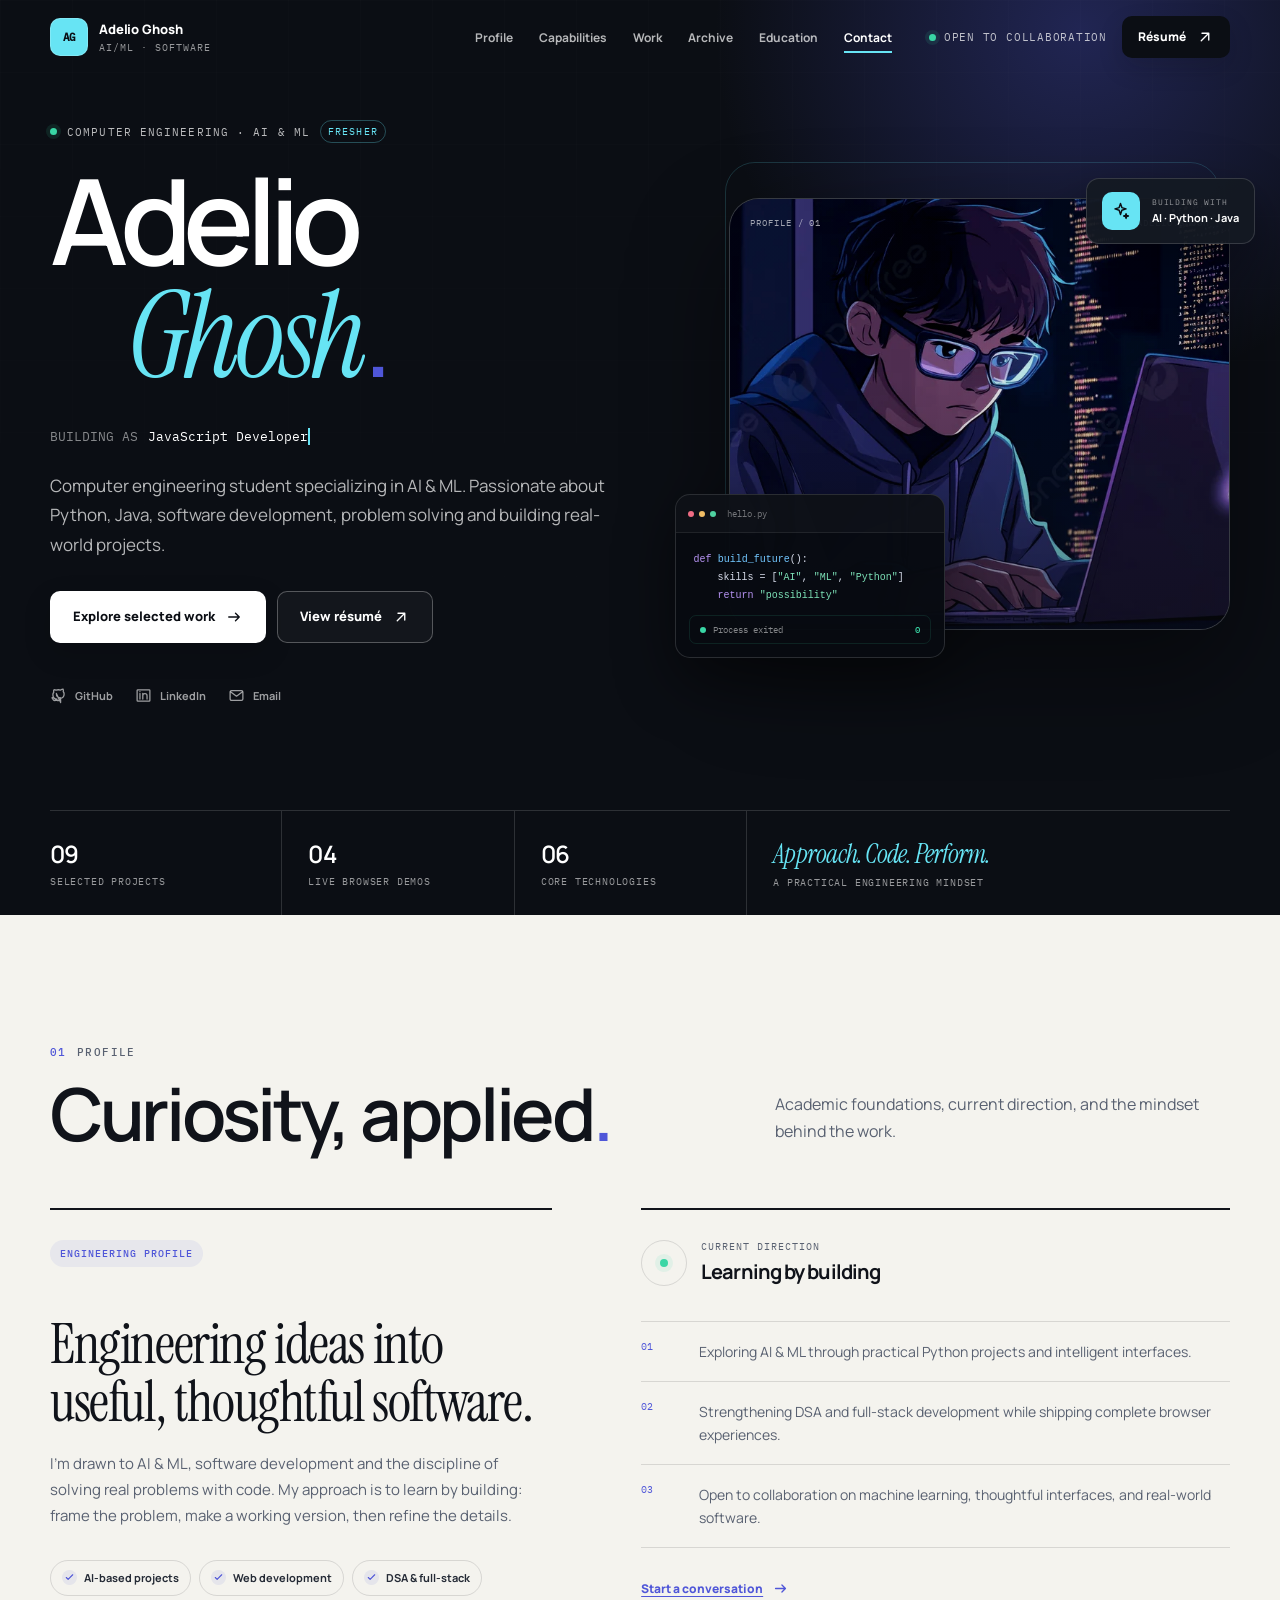
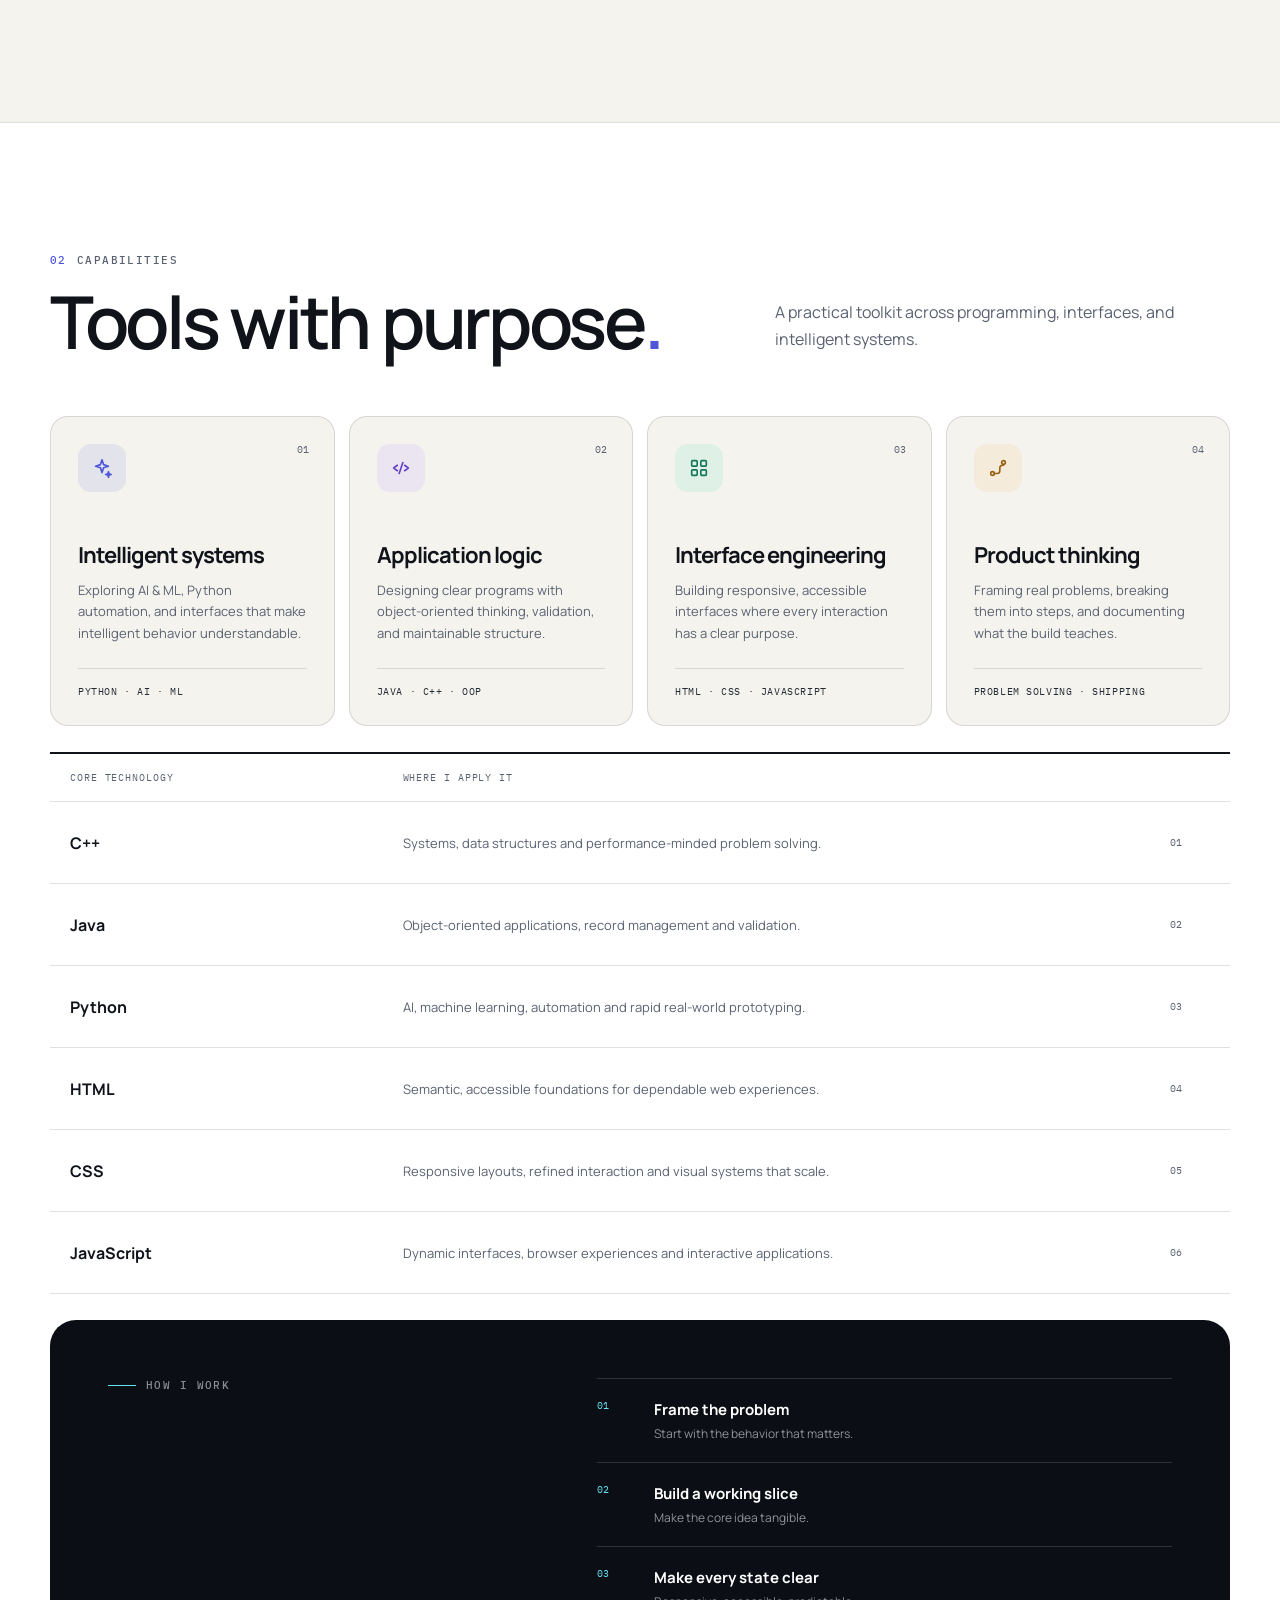
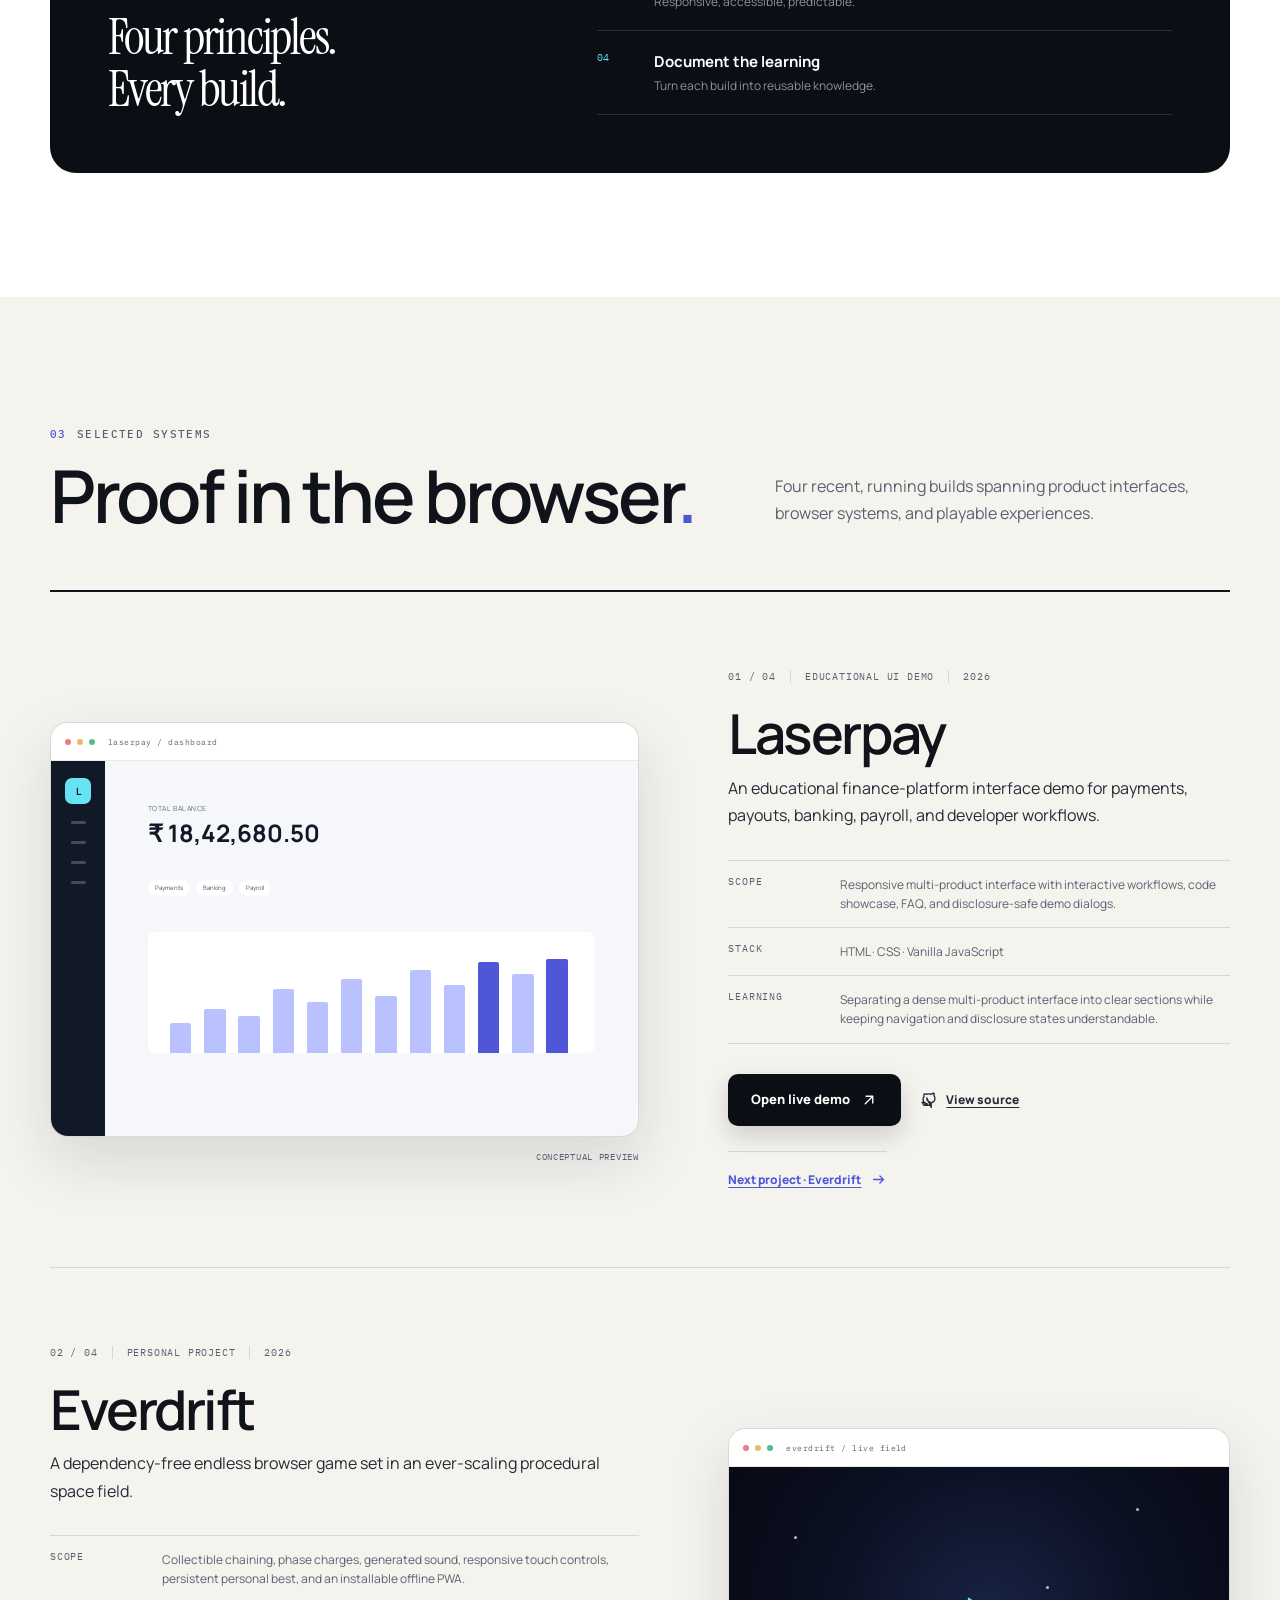
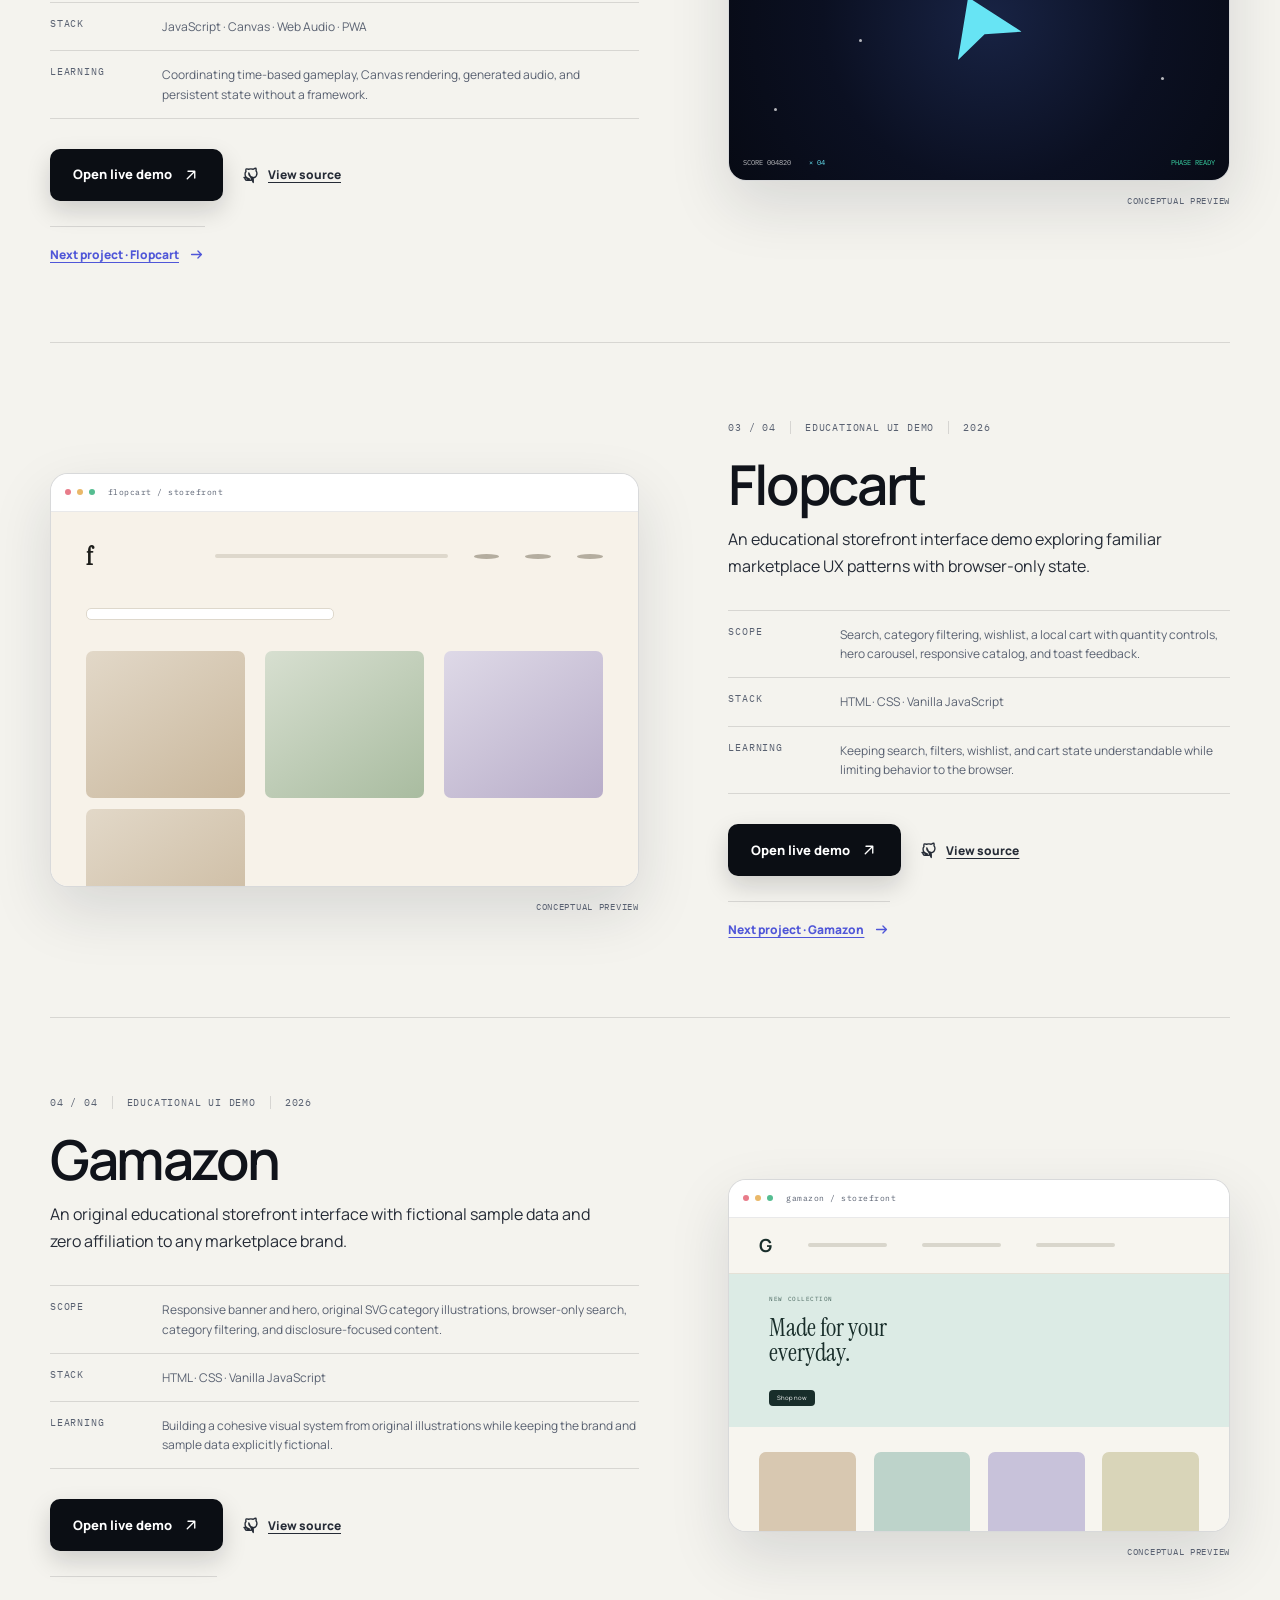
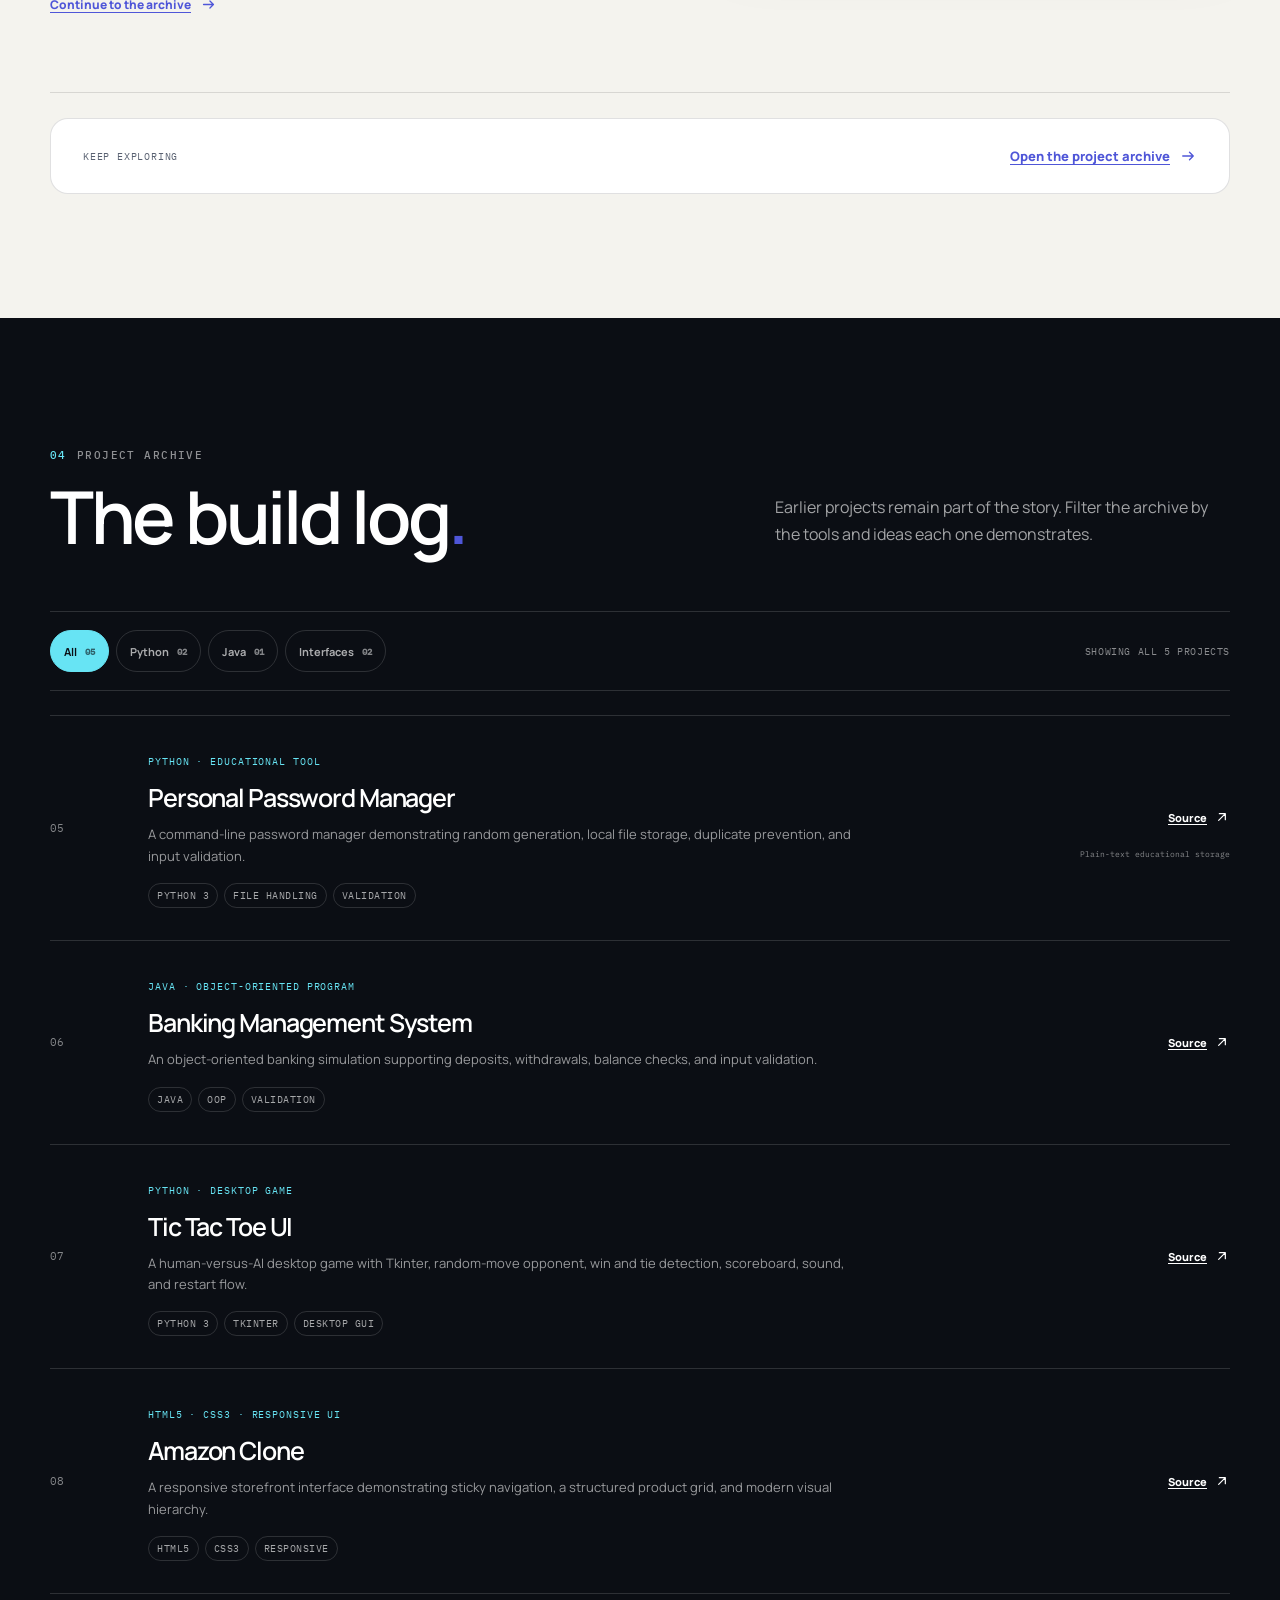
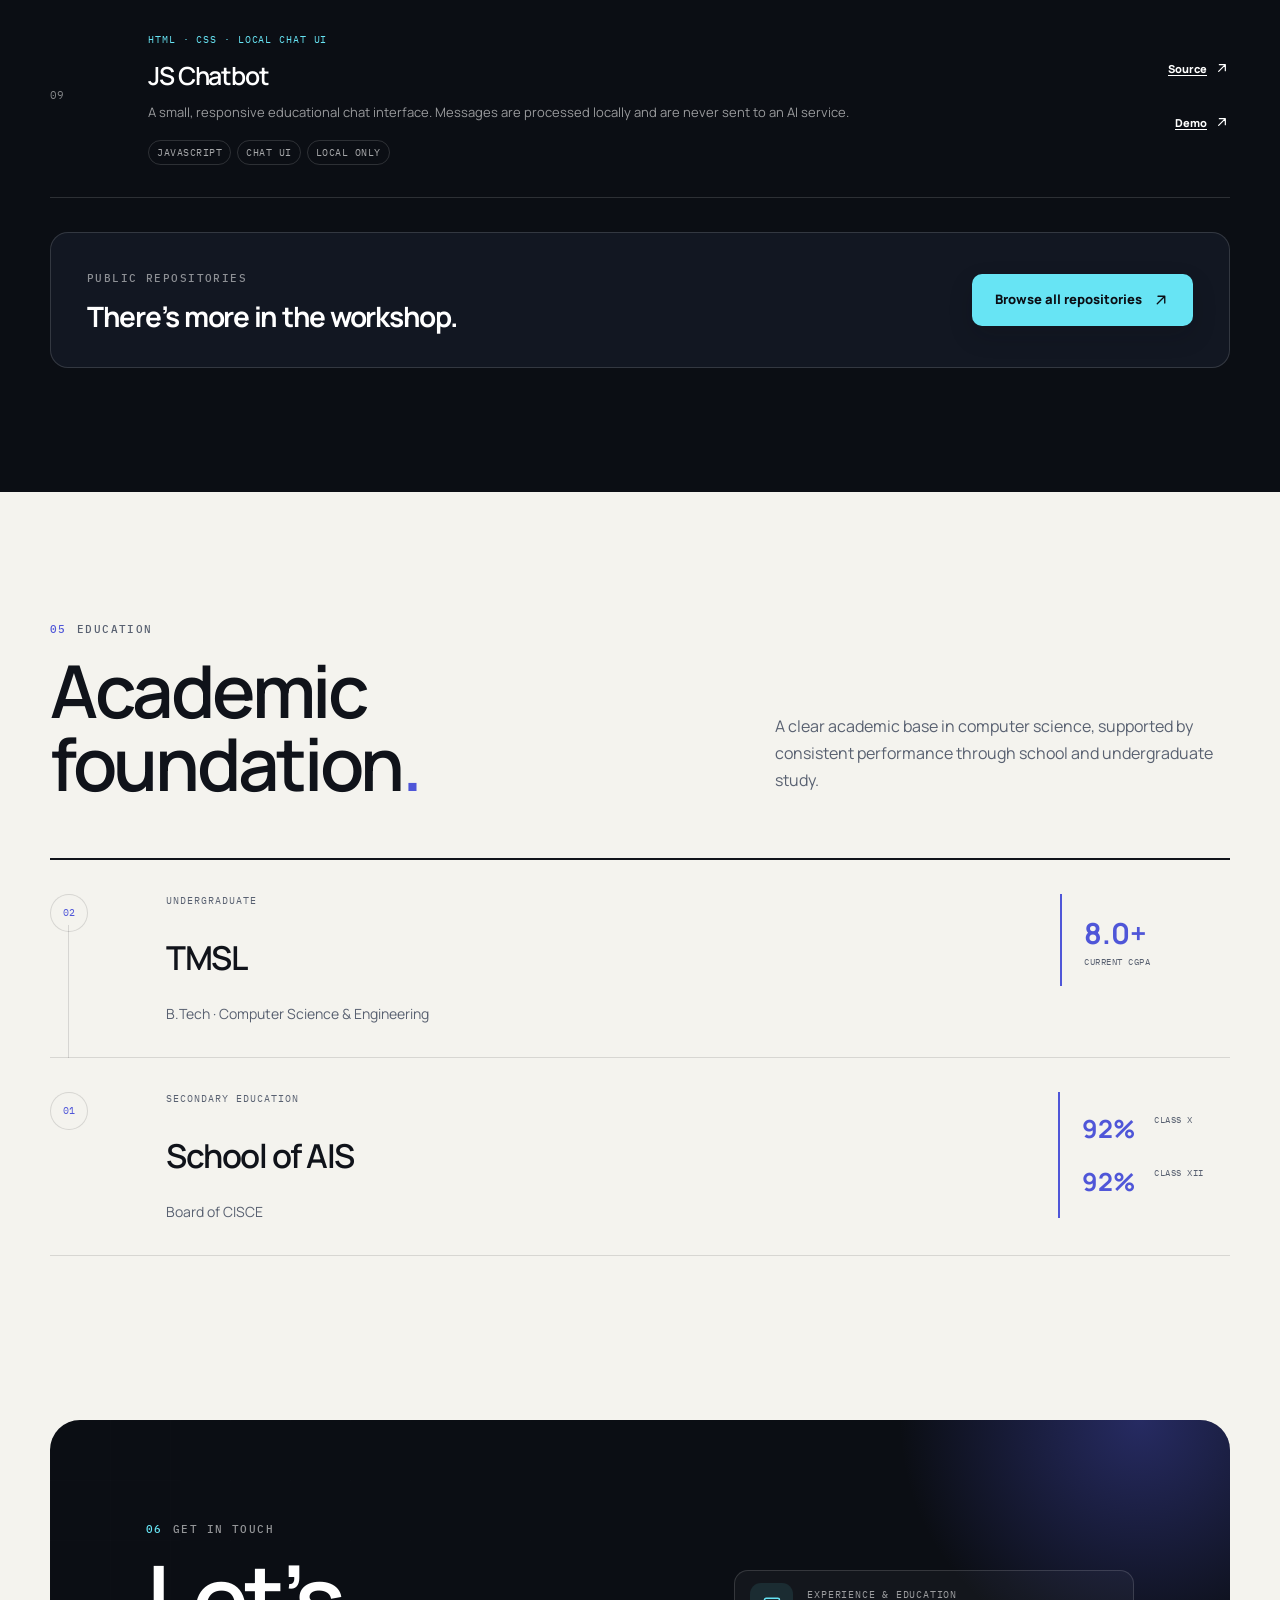
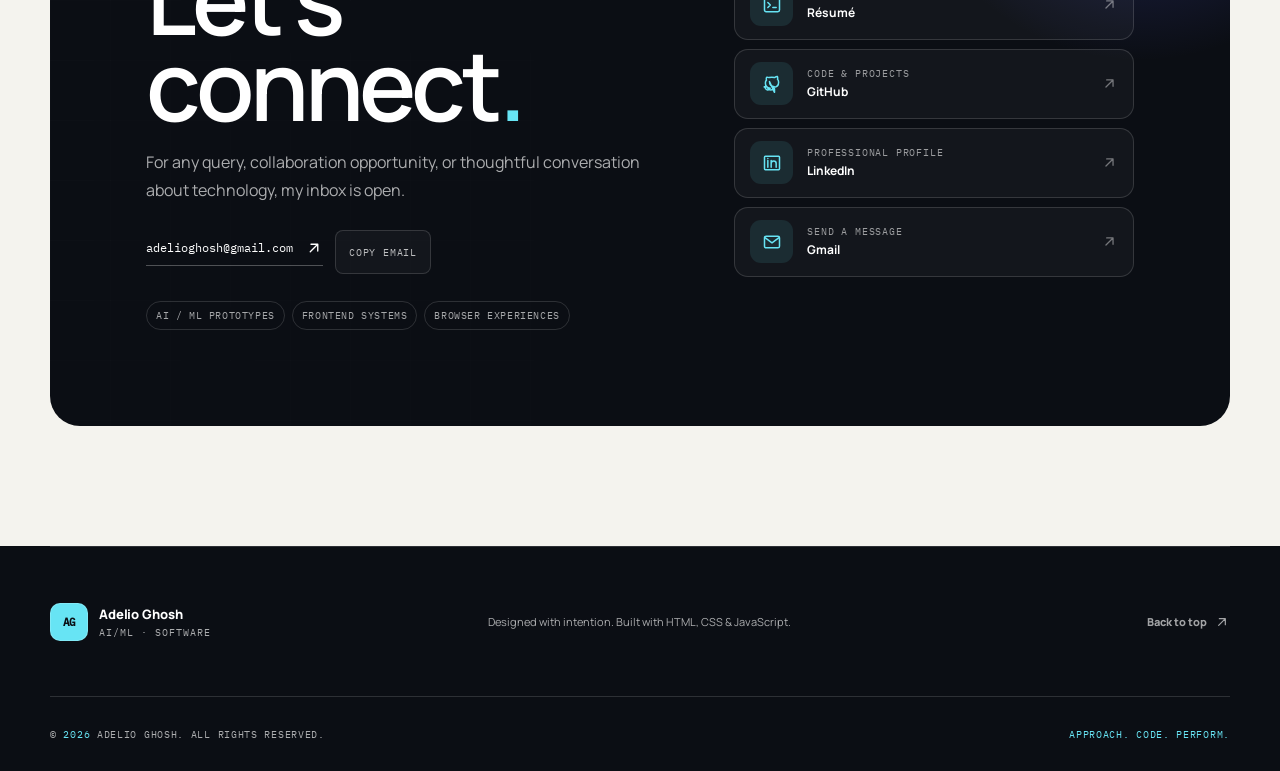
==== commit fcdf7f73: "Polish developer portfolio redesign and deployment" ====
--- a/index.html
+++ b/index.html
@@ -1,9 +1,9 @@
 <!doctype html>
-<html lang="en">
+<html lang="en" class="no-js">
 <head>
   <meta charset="utf-8">
   <meta name="viewport" content="width=device-width, initial-scale=1">
-  <meta name="description" content="Adelio Ghosh is a computer engineering student specializing in AI, machine learning, Python, Java, and real-world software development.">
+  <meta name="description" content="Adelio Ghosh is a B.Tech CSE student focused on AI/ML and software development, building practical projects with Python, Java, JavaScript, and web tools.">
   <meta name="author" content="Adelio Ghosh">
   <meta name="theme-color" content="#0b0e14">
   <meta name="color-scheme" content="light">
@@ -11,23 +11,28 @@
   <link rel="canonical" href="https://developer-portfolio.adelioghosh.workers.dev/">
 
   <meta property="og:type" content="website">
-  <meta property="og:title" content="Adelio Ghosh — Developer Portfolio">
-  <meta property="og:description" content="Computer engineering, AI & ML, Python, Java, and thoughtful software development.">
+  <meta property="og:site_name" content="Adelio Ghosh — Developer Portfolio">
+  <meta property="og:locale" content="en_US">
+  <meta property="og:title" content="Adelio Ghosh — AI/ML & Software Developer">
+  <meta property="og:description" content="Computer engineering student focused on AI/ML and software development. Explore projects, source code, live demos, and résumé.">
   <meta property="og:url" content="https://developer-portfolio.adelioghosh.workers.dev/">
-  <meta property="og:image" content="https://developer-portfolio.adelioghosh.workers.dev/image.png">
+  <meta property="og:image" content="https://developer-portfolio.adelioghosh.workers.dev/image.webp">
+  <meta property="og:image:type" content="image/webp">
+  <meta property="og:image:width" content="1000">
+  <meta property="og:image:height" content="596">
+  <meta property="og:image:alt" content="Illustrated developer working at a laptop">
   <meta name="twitter:card" content="summary_large_image">
-  <meta name="twitter:title" content="Adelio Ghosh — Developer Portfolio">
-  <meta name="twitter:description" content="Computer engineering, AI & ML, Python, Java, and thoughtful software development.">
-  <meta name="twitter:image" content="https://developer-portfolio.adelioghosh.workers.dev/image.png">
-
-  <title>Adelio Ghosh — Developer Portfolio</title>
+  <meta name="twitter:title" content="Adelio Ghosh — AI/ML & Software Developer">
+  <meta name="twitter:description" content="Computer engineering student focused on AI/ML and software development. Explore projects, source code, live demos, and résumé.">
+  <meta name="twitter:image" content="https://developer-portfolio.adelioghosh.workers.dev/image.webp">
+  <meta name="twitter:image:alt" content="Illustrated developer working at a laptop">
+
+  <title>Adelio Ghosh — AI/ML & Software Developer Portfolio</title>
   <link rel="icon" href="favicon.svg" type="image/svg+xml">
-  <link rel="preconnect" href="https://fonts.googleapis.com">
-  <link rel="preconnect" href="https://fonts.gstatic.com" crossorigin>
-  <link href="https://fonts.googleapis.com/css2?family=IBM+Plex+Mono:wght@400;500&family=Instrument+Serif:ital@0;1&family=Manrope:wght@400;500;600;700;800&display=swap" rel="stylesheet">
+  <link rel="preload" href="fonts/manrope-latin.woff2" as="font" type="font/woff2" crossorigin>
+  <link rel="stylesheet" href="fonts.css">
+  <link rel="preload" href="image.webp" as="image" type="image/webp">
   <link rel="stylesheet" href="util.css">
-  <script>document.documentElement.classList.add('js');</script>
-  <noscript><style>.reveal,.hero-enter{opacity:1!important;transform:none!important}.typing-caret{display:none}</style></noscript>
   <script src="script.js" defer></script>
 
   <script type="application/ld+json">
@@ -36,14 +41,24 @@
       "@type": "Person",
       "name": "Adelio Ghosh",
       "url": "https://developer-portfolio.adelioghosh.workers.dev/",
-      "image": "https://developer-portfolio.adelioghosh.workers.dev/image.png",
       "email": "mailto:adelioghosh@gmail.com",
-      "jobTitle": "Computer Engineer",
-      "description": "Future Computer Engineer specializing in AI & ML, with a passion for Python, Java, software development, problem solving, and real-world projects.",
+      "jobTitle": "B.Tech CSE Student",
+      "description": "Computer engineering student focused on AI/ML and software development, building practical projects with Python, Java, JavaScript, and responsive web interfaces.",
       "knowsAbout": ["Artificial Intelligence", "Machine Learning", "Python", "Java", "C++", "JavaScript", "HTML", "CSS", "Software Development", "Problem Solving"],
       "sameAs": [
         "https://github.com/genZadelio",
         "https://www.linkedin.com/in/adelio-ghosh-3a45263b5"
+      ],
+      "hasPart": [
+        { "@type": "CreativeWork", "name": "Laserpay", "url": "https://github.com/genZadelio/laserpay" },
+        { "@type": "CreativeWork", "name": "Everdrift", "url": "https://github.com/genZadelio/everdrift" },
+        { "@type": "CreativeWork", "name": "Flopcart", "url": "https://github.com/genZadelio/flopcart" },
+        { "@type": "CreativeWork", "name": "Gamazon", "url": "https://github.com/genZadelio/Gamazon" },
+        { "@type": "CreativeWork", "name": "AI Tic Tac Toe", "url": "https://github.com/genZadelio/AI-Tic-Tac-Toe" },
+        { "@type": "CreativeWork", "name": "Personal Password Manager", "url": "https://github.com/genZadelio/Personal-Password-Manager" },
+        { "@type": "CreativeWork", "name": "Banking Management System", "url": "https://github.com/genZadelio/Banking-Management-System" },
+        { "@type": "CreativeWork", "name": "Amazon Clone", "url": "https://github.com/genZadelio/Amazon-Clone" },
+        { "@type": "CreativeWork", "name": "JS Chatbot", "url": "https://github.com/genZadelio/JS-Chatbot" }
       ]
     }
   </script>
@@ -65,53 +80,60 @@
     <symbol id="icon-terminal" viewBox="0 0 24 24"><rect x="3" y="4" width="18" height="16" rx="2"/><path d="m7 9 3 3-3 3m6 0h4"/></symbol>
     <symbol id="icon-download" viewBox="0 0 24 24"><path d="M12 3v12m-5-5 5 5 5-5M5 21h14"/></symbol>
     <symbol id="icon-check" viewBox="0 0 24 24"><path d="m5 12 4 4L19 6"/></symbol>
+    <symbol id="icon-grid" viewBox="0 0 24 24"><rect x="4" y="4" width="6" height="6" rx="1"/><rect x="14" y="4" width="6" height="6" rx="1"/><rect x="4" y="14" width="6" height="6" rx="1"/><rect x="14" y="14" width="6" height="6" rx="1"/></symbol>
+    <symbol id="icon-layers" viewBox="0 0 24 24"><path d="m12 3 9 5-9 5-9-5 9-5Z"/><path d="m3 12 9 5 9-5M3 16l9 5 9-5"/></symbol>
+    <symbol id="icon-compass" viewBox="0 0 24 24"><circle cx="12" cy="12" r="9"/><path d="m15 9-2 4-4 2 2-4 4-2Z"/></symbol>
+    <symbol id="icon-route" viewBox="0 0 24 24"><circle cx="6" cy="18" r="2"/><circle cx="18" cy="6" r="2"/><path d="M8 18h3a3 3 0 0 0 3-3v-3a3 3 0 0 1 3-3h1"/></symbol>
   </svg>
 
-  <div class="page-noise" aria-hidden="true"></div>
   <div class="scroll-progress" aria-hidden="true"><span id="scrollProgress"></span></div>
 
   <header class="site-header" id="siteHeader">
     <div class="container nav-shell">
       <a class="brand" href="#home">
         <span class="brand__mark" aria-hidden="true"><span>AG</span></span>
-        <span class="brand__copy"><strong>Adelio Ghosh</strong><small>Developer portfolio</small></span>
+        <span class="brand__copy"><strong>Adelio Ghosh</strong><small>AI/ML · Software</small></span>
       </a>
 
       <nav class="desktop-nav" aria-label="Primary navigation">
-        <a href="#about" data-section-link="about">About</a>
-        <a href="#skills" data-section-link="skills">Tech stack</a>
-        <a href="#projects" data-section-link="projects">Projects</a>
+        <a href="#about" data-section-link="about">Profile</a>
+        <a href="#skills" data-section-link="skills">Capabilities</a>
+        <a href="#projects" data-section-link="projects">Work</a>
+        <a href="#archive" data-section-link="archive">Archive</a>
+        <a href="#education" data-section-link="education">Education</a>
         <a href="#contact" data-section-link="contact">Contact</a>
       </nav>
 
       <div class="nav-actions">
-        <a class="nav-status" href="#contact"><i aria-hidden="true"></i> Let’s connect</a>
-        <a class="button button--small button--dark" href="resume.html" target="_blank" rel="noopener">
-          Résumé <svg><use href="#icon-arrow-up-right"/></svg>
+        <a class="nav-status" href="#contact"><i aria-hidden="true"></i> Open to collaboration</a>
+        <a class="button button--small button--dark" href="resume.html" target="_blank" rel="noopener" aria-label="View résumé (opens in a new tab)">
+          Résumé <svg aria-hidden="true" focusable="false"><use href="#icon-arrow-up-right"/></svg>
         </a>
         <button class="menu-toggle" type="button" aria-label="Open navigation" aria-expanded="false" aria-controls="mobileMenu">
-          <svg><use href="#icon-menu"/></svg>
+          <svg aria-hidden="true" focusable="false"><use href="#icon-menu"/></svg>
         </button>
       </div>
     </div>
 
-    <div class="mobile-menu" id="mobileMenu" aria-hidden="true">
-      <button class="mobile-menu__close" type="button" aria-label="Close navigation"><svg><use href="#icon-close"/></svg></button>
+    <dialog class="mobile-menu" id="mobileMenu" aria-labelledby="mobileMenuTitle">
+      <button class="mobile-menu__close" type="button" aria-label="Close navigation"><svg aria-hidden="true" focusable="false"><use href="#icon-close"/></svg></button>
       <div class="mobile-menu__inner">
-        <span class="eyebrow">Navigation</span>
+        <h2 class="eyebrow" id="mobileMenuTitle">Navigation</h2>
         <nav aria-label="Mobile navigation">
-          <a href="#about"><span>01</span> About</a>
-          <a href="#skills"><span>02</span> Tech stack</a>
-          <a href="#projects"><span>03</span> Projects</a>
-          <a href="#contact"><span>04</span> Contact</a>
+          <a href="#about" data-section-link="about"><span>01</span> Profile</a>
+          <a href="#skills" data-section-link="skills"><span>02</span> Capabilities</a>
+          <a href="#projects" data-section-link="projects"><span>03</span> Selected work</a>
+          <a href="#archive" data-section-link="archive"><span>04</span> Project archive</a>
+          <a href="#education" data-section-link="education"><span>05</span> Education</a>
+          <a href="#contact" data-section-link="contact"><span>06</span> Contact</a>
         </nav>
-        <a class="button button--dark button--full" href="resume.html" target="_blank" rel="noopener">View résumé <svg><use href="#icon-arrow-up-right"/></svg></a>
-      </div>
-    </div>
+        <a class="button button--dark button--full" href="resume.html" target="_blank" rel="noopener" aria-label="View résumé (opens in a new tab)">View résumé <svg aria-hidden="true" focusable="false"><use href="#icon-arrow-up-right"/></svg></a>
+      </div>
+    </dialog>
   </header>
 
-  <main id="main-content">
-    <section class="hero" id="home" aria-labelledby="heroTitle">
+  <main id="main-content" tabindex="-1">
+    <section class="hero" id="home" tabindex="-1" aria-labelledby="heroTitle">
       <div class="hero__grid" aria-hidden="true"></div>
       <div class="hero__glow hero__glow--one" aria-hidden="true"></div>
       <div class="hero__glow hero__glow--two" aria-hidden="true"></div>
@@ -120,53 +142,55 @@
         <div class="hero__content">
           <div class="hero__eyebrow hero-enter">
             <span class="status-dot" aria-hidden="true"></span>
-            Computer Engineering · AI & ML
+            <span>Computer Engineering · AI & ML</span>
+            <span class="hero__status">Fresher</span>
           </div>
 
           <h1 class="hero__title hero-enter" id="heroTitle">
-            <span>Fresher</span>
-            <span class="hero__title-accent">Adelio<i>.</i></span>
+            <span>Adelio</span>
+            <span class="hero__title-accent">Ghosh<i>.</i></span>
           </h1>
 
-          <div class="hero__role hero-enter" aria-live="polite">
-            <span class="hero__role-prefix">I build with</span>
-            <span class="hero__role-value" id="typing">Python Functioner</span>
+          <div class="hero__role hero-enter" role="group" aria-label="Areas of practice">
+            <span class="hero__role-prefix">BUILDING AS</span>
+            <span class="hero__role-value" id="typing" aria-hidden="true">Python Developer</span>
             <span class="typing-caret" aria-hidden="true"></span>
+            <span class="sr-only">Python Developer, JavaScript Developer, AI and machine learning learner, and Frontend Developer.</span>
           </div>
 
           <p class="hero__summary hero-enter">
-            Future Computer Engineer specializing in AI & ML. Passionate about Python, Java,
-            Software Development, Problem Solving and Building Real-World Projects.
+            Computer engineering student specializing in AI & ML. Passionate about Python, Java,
+            software development, problem solving and building real-world projects.
           </p>
 
           <div class="hero__actions hero-enter">
-            <a class="button button--light" href="resume.html" target="_blank" rel="noopener">
-              View résumé <svg><use href="#icon-arrow-up-right"/></svg>
+            <a class="button button--light" href="#projects">
+              Explore selected work <svg aria-hidden="true" focusable="false"><use href="#icon-arrow-right"/></svg>
             </a>
-            <a class="button button--outline-light" href="https://github.com/genZadelio?tab=repositories" target="_blank" rel="noopener">
-              Explore projects <svg><use href="#icon-arrow-up-right"/></svg>
+            <a class="button button--outline-light" href="resume.html" target="_blank" rel="noopener" aria-label="View résumé (opens in a new tab)">
+              View résumé <svg aria-hidden="true" focusable="false"><use href="#icon-arrow-up-right"/></svg>
             </a>
           </div>
 
-          <div class="hero__socials hero-enter" aria-label="Social links">
-            <a href="https://github.com/genZadelio" target="_blank" rel="noopener"><svg><use href="#icon-github"/></svg><span>GitHub</span></a>
-            <a href="https://www.linkedin.com/in/adelio-ghosh-3a45263b5" target="_blank" rel="noopener"><svg><use href="#icon-linkedin"/></svg><span>LinkedIn</span></a>
-            <a href="mailto:adelioghosh@gmail.com"><svg><use href="#icon-mail"/></svg><span>Email</span></a>
-          </div>
-        </div>
-
-        <div class="hero__visual hero-enter" aria-label="Developer workspace illustration">
+          <nav class="hero__socials hero-enter" aria-label="Social links">
+            <a href="https://github.com/genZadelio" target="_blank" rel="noopener noreferrer" aria-label="GitHub profile (opens in a new tab)"><svg aria-hidden="true" focusable="false"><use href="#icon-github"/></svg><span>GitHub</span></a>
+            <a href="https://www.linkedin.com/in/adelio-ghosh-3a45263b5" target="_blank" rel="noopener noreferrer" aria-label="LinkedIn profile (opens in a new tab)"><svg aria-hidden="true" focusable="false"><use href="#icon-linkedin"/></svg><span>LinkedIn</span></a>
+            <a href="mailto:adelioghosh@gmail.com"><svg aria-hidden="true" focusable="false"><use href="#icon-mail"/></svg><span>Email</span></a>
+          </nav>
+        </div>
+
+        <div class="hero__visual hero-enter" role="group" aria-label="Developer workspace illustration">
           <div class="portrait-frame">
-            <div class="portrait-frame__label"><span>PROFILE / 01</span><span>ADELIO.GHOSH</span></div>
+            <div class="portrait-frame__label" aria-hidden="true"><span>PROFILE / 01</span><span>ADELIO.GHOSH</span></div>
             <picture>
               <source srcset="image.webp" type="image/webp">
-              <img src="image.png" width="1200" height="715" alt="Illustrated developer working at a laptop" fetchpriority="high">
+              <img src="image.png" width="1200" height="715" alt="Illustrated developer working at a laptop" fetchpriority="high" decoding="async">
             </picture>
             <div class="portrait-frame__wash" aria-hidden="true"></div>
           </div>
 
           <div class="floating-card floating-card--status">
-            <span class="floating-card__icon"><svg><use href="#icon-spark"/></svg></span>
+            <span class="floating-card__icon"><svg aria-hidden="true" focusable="false"><use href="#icon-spark"/></svg></span>
             <span><small>BUILDING WITH</small><strong>AI · Python · Java</strong></span>
           </div>
 
@@ -181,18 +205,18 @@
       </div>
 
       <div class="container hero__facts">
-        <div class="hero-fact reveal">
+        <a class="hero-fact reveal" href="#projects">
+          <span class="hero-fact__value">09</span>
+          <span class="hero-fact__label">Selected projects</span>
+        </a>
+        <a class="hero-fact reveal" href="#projects">
+          <span class="hero-fact__value">04</span>
+          <span class="hero-fact__label">Live browser demos</span>
+        </a>
+        <a class="hero-fact reveal" href="#skills">
           <span class="hero-fact__value">06</span>
           <span class="hero-fact__label">Core technologies</span>
-        </div>
-        <div class="hero-fact reveal">
-          <span class="hero-fact__value">04</span>
-          <span class="hero-fact__label">Featured projects</span>
-        </div>
-        <div class="hero-fact reveal">
-          <span class="hero-fact__value">8.0+</span>
-          <span class="hero-fact__label">Current CGPA</span>
-        </div>
+        </a>
         <div class="hero-fact hero-fact--note reveal">
           <span class="hero-fact__value">Approach. Code. Perform.</span>
           <span class="hero-fact__label">A practical engineering mindset</span>
@@ -200,247 +224,414 @@
       </div>
     </section>
 
-    <section class="section about" id="about" aria-labelledby="aboutTitle">
+    <section class="section about" id="about" tabindex="-1" aria-labelledby="aboutTitle">
       <div class="container">
         <div class="section-heading section-heading--split reveal">
           <div>
-            <span class="eyebrow"><span>01</span> Background</span>
-            <h2 id="aboutTitle">My Info<span class="heading-dot">.</span></h2>
+            <span class="eyebrow"><span>01</span> Profile</span>
+            <h2 id="aboutTitle">Curiosity, applied<span class="heading-dot">.</span></h2>
           </div>
           <p>Academic foundations, current direction, and the mindset behind the work.</p>
         </div>
 
         <div class="about-grid">
-          <article class="about-intro reveal">
-            <span class="about-intro__label">Profile</span>
+          <div class="about-intro reveal">
+            <span class="about-intro__label">Engineering profile</span>
             <p class="about-intro__statement">Engineering ideas into useful, thoughtful software.</p>
             <p class="about-intro__copy">
               I’m drawn to AI & ML, software development and the discipline of solving real problems with code.
-              My focus is moving from learning concepts to building projects that work in the real world.
+              My approach is to learn by building: frame the problem, make a working version, then refine the details.
             </p>
-            <div class="focus-list" aria-label="Current focus">
-              <span><svg><use href="#icon-check"/></svg> AI-based projects</span>
-              <span><svg><use href="#icon-check"/></svg> Web development</span>
-              <span><svg><use href="#icon-check"/></svg> DSA & full-stack</span>
-            </div>
-          </article>
-
-          <div class="education-grid">
-            <article class="education-card reveal">
-              <div class="education-card__top">
-                <span class="education-card__number">01</span>
-                <span class="education-card__period">Secondary education</span>
-              </div>
-              <h3>School of AIS</h3>
-              <p>Board of CISCE</p>
-              <dl class="education-card__stats">
-                <div><dt>Class X</dt><dd>92%</dd></div>
-                <div><dt>Class XII</dt><dd>92%</dd></div>
-              </dl>
-            </article>
-
-            <article class="education-card education-card--dark reveal">
-              <div class="education-card__top">
-                <span class="education-card__number">02</span>
-                <span class="education-card__period">Undergraduate</span>
-              </div>
-              <h3>TMSL</h3>
-              <p>B.Tech · Computer Science & Engineering</p>
-              <dl class="education-card__stats">
-                <div><dt>Course</dt><dd>BTech CSE</dd></div>
-                <div><dt>CGPA</dt><dd>8.0+</dd></div>
-              </dl>
-            </article>
-          </div>
+            <ul class="focus-list" aria-label="Current focus">
+              <li><svg aria-hidden="true" focusable="false"><use href="#icon-check"/></svg> AI-based projects</li>
+              <li><svg aria-hidden="true" focusable="false"><use href="#icon-check"/></svg> Web development</li>
+              <li><svg aria-hidden="true" focusable="false"><use href="#icon-check"/></svg> DSA & full-stack</li>
+            </ul>
+          </div>
+
+          <section class="about-direction reveal" aria-labelledby="directionTitle">
+            <div class="about-direction__head">
+              <span class="about-direction__pulse" aria-hidden="true"><i></i></span>
+              <div><small>CURRENT DIRECTION</small><h3 id="directionTitle">Learning by building</h3></div>
+            </div>
+            <div class="about-direction__body">
+              <div><span>01</span><p>Exploring AI & ML through practical Python projects and intelligent interfaces.</p></div>
+              <div><span>02</span><p>Strengthening DSA and full-stack development while shipping complete browser experiences.</p></div>
+              <div><span>03</span><p>Open to collaboration on machine learning, thoughtful interfaces, and real-world software.</p></div>
+            </div>
+            <a class="text-link" href="#contact">Start a conversation <svg aria-hidden="true" focusable="false"><use href="#icon-arrow-right"/></svg></a>
+          </section>
         </div>
       </div>
     </section>
 
-    <section class="section skills" id="skills" aria-labelledby="skillsTitle">
+    <section class="section capabilities" id="skills" tabindex="-1" aria-labelledby="skillsTitle">
       <div class="container">
         <div class="section-heading section-heading--split reveal">
           <div>
             <span class="eyebrow"><span>02</span> Capabilities</span>
-            <h2 id="skillsTitle">Tech Stack<span class="heading-dot">.</span></h2>
+            <h2 id="skillsTitle">Tools with purpose<span class="heading-dot">.</span></h2>
           </div>
           <p>A practical toolkit across programming, interfaces, and intelligent systems.</p>
         </div>
 
-        <div class="skills-grid">
-          <article class="skill-card reveal">
-            <span class="skill-card__index">01</span>
-            <span class="skill-card__icon skill-card__icon--c">C</span>
-            <div><h3>C++</h3><p>Systems, data structures and performance-minded problem solving.</p></div>
-          </article>
-          <article class="skill-card reveal">
-            <span class="skill-card__index">02</span>
-            <span class="skill-card__icon skill-card__icon--j">J</span>
-            <div><h3>Java</h3><p>Robust applications, record management and clean object-oriented design.</p></div>
-          </article>
-          <article class="skill-card reveal">
-            <span class="skill-card__index">03</span>
-            <span class="skill-card__icon skill-card__icon--p">Py</span>
-            <div><h3>Python</h3><p>AI, machine learning, automation and rapid real-world prototyping.</p></div>
-          </article>
-          <article class="skill-card reveal">
-            <span class="skill-card__index">04</span>
-            <span class="skill-card__icon skill-card__icon--h">H</span>
-            <div><h3>HTML</h3><p>Semantic, accessible foundations for dependable web experiences.</p></div>
-          </article>
-          <article class="skill-card reveal">
-            <span class="skill-card__index">05</span>
-            <span class="skill-card__icon skill-card__icon--c">#</span>
-            <div><h3>CSS</h3><p>Responsive layouts, refined interaction and visual systems that scale.</p></div>
-          </article>
-          <article class="skill-card reveal">
-            <span class="skill-card__index">06</span>
-            <span class="skill-card__icon skill-card__icon--j">JS</span>
-            <div><h3>JavaScript</h3><p>Dynamic interfaces, browser experiences and interactive applications.</p></div>
-          </article>
-        </div>
-
-        <div class="stack-note reveal">
-          <div class="stack-note__mark"><svg><use href="#icon-terminal"/></svg></div>
-          <div><strong>AI & ML</strong><span>Intelligence</span></div>
-          <i aria-hidden="true"></i>
-          <div><strong>Python</strong><span>Language</span></div>
-          <i aria-hidden="true"></i>
-          <div><strong>Java</strong><span>Language</span></div>
-          <i aria-hidden="true"></i>
-          <div><strong>JavaScript</strong><span>Interface</span></div>
-          <i aria-hidden="true"></i>
-          <div><strong>Problem solving</strong><span>Practice</span></div>
+        <div class="capability-grid">
+          <article class="capability-card reveal">
+            <span class="capability-card__icon"><svg aria-hidden="true" focusable="false"><use href="#icon-spark"/></svg></span>
+            <span class="capability-card__index">01</span>
+            <h3>Intelligent systems</h3>
+            <p>Exploring AI & ML, Python automation, and interfaces that make intelligent behavior understandable.</p>
+            <span class="capability-card__stack">Python · AI · ML</span>
+          </article>
+          <article class="capability-card reveal">
+            <span class="capability-card__icon capability-card__icon--violet"><svg aria-hidden="true" focusable="false"><use href="#icon-code"/></svg></span>
+            <span class="capability-card__index">02</span>
+            <h3>Application logic</h3>
+            <p>Designing clear programs with object-oriented thinking, validation, and maintainable structure.</p>
+            <span class="capability-card__stack">Java · C++ · OOP</span>
+          </article>
+          <article class="capability-card reveal">
+            <span class="capability-card__icon capability-card__icon--mint"><svg aria-hidden="true" focusable="false"><use href="#icon-grid"/></svg></span>
+            <span class="capability-card__index">03</span>
+            <h3>Interface engineering</h3>
+            <p>Building responsive, accessible interfaces where every interaction has a clear purpose.</p>
+            <span class="capability-card__stack">HTML · CSS · JavaScript</span>
+          </article>
+          <article class="capability-card reveal">
+            <span class="capability-card__icon capability-card__icon--amber"><svg aria-hidden="true" focusable="false"><use href="#icon-route"/></svg></span>
+            <span class="capability-card__index">04</span>
+            <h3>Product thinking</h3>
+            <p>Framing real problems, breaking them into steps, and documenting what the build teaches.</p>
+            <span class="capability-card__stack">Problem solving · Shipping</span>
+          </article>
+        </div>
+
+        <div class="tech-matrix reveal" role="group" aria-label="Technology stack">
+          <div class="tech-matrix__head"><span>Core technology</span><span>Where I apply it</span></div>
+          <div class="tech-row"><strong>C++</strong><p>Systems, data structures and performance-minded problem solving.</p><span>01</span></div>
+          <div class="tech-row"><strong>Java</strong><p>Object-oriented applications, record management and validation.</p><span>02</span></div>
+          <div class="tech-row"><strong>Python</strong><p>AI, machine learning, automation and rapid real-world prototyping.</p><span>03</span></div>
+          <div class="tech-row"><strong>HTML</strong><p>Semantic, accessible foundations for dependable web experiences.</p><span>04</span></div>
+          <div class="tech-row"><strong>CSS</strong><p>Responsive layouts, refined interaction and visual systems that scale.</p><span>05</span></div>
+          <div class="tech-row"><strong>JavaScript</strong><p>Dynamic interfaces, browser experiences and interactive applications.</p><span>06</span></div>
+        </div>
+
+        <div class="principles reveal" role="group" aria-labelledby="principlesTitle">
+          <div class="principles__intro"><span class="eyebrow">HOW I WORK</span><h3 id="principlesTitle">Four principles.<br>Every build.</h3></div>
+          <ol>
+            <li><span>01</span><div><strong>Frame the problem</strong><small>Start with the behavior that matters.</small></div></li>
+            <li><span>02</span><div><strong>Build a working slice</strong><small>Make the core idea tangible.</small></div></li>
+            <li><span>03</span><div><strong>Make every state clear</strong><small>Responsive, accessible, predictable.</small></div></li>
+            <li><span>04</span><div><strong>Document the learning</strong><small>Turn each build into reusable knowledge.</small></div></li>
+          </ol>
         </div>
       </div>
     </section>
 
-    <section class="section projects" id="projects" aria-labelledby="projectsTitle">
+    <section class="section work" id="projects" tabindex="-1" aria-labelledby="workTitle">
       <div class="container">
         <div class="section-heading section-heading--split reveal">
           <div>
-            <span class="eyebrow"><span>03</span> Selected work</span>
-            <h2 id="projectsTitle">Featured Projects<span class="heading-dot">.</span></h2>
-          </div>
-          <p>Four focused builds spanning secure tooling, business software, intelligent interfaces, and responsive web design.</p>
-        </div>
-
-        <div class="projects-grid">
-          <article class="project-card project-card--violet reveal">
-            <div class="project-card__visual" aria-hidden="true">
-              <span class="project-card__number">01</span>
-              <div class="visual-window visual-window--vault">
-                <div class="visual-window__bar"><i></i><i></i><i></i></div>
-                <div class="vault-ui"><span class="vault-ui__lock">⌁</span><strong>Secure vault</strong><small>Credentials encrypted</small><div class="vault-ui__bar"><i></i></div></div>
+            <span class="eyebrow"><span>03</span> Selected systems</span>
+            <h2 id="workTitle">Proof in the browser<span class="heading-dot">.</span></h2>
+          </div>
+          <p>Four recent, running builds spanning product interfaces, browser systems, and playable experiences.</p>
+        </div>
+      </div>
+
+      <div class="container work-list">
+        <article class="work-case reveal" id="laserpay" data-work-case="laserpay">
+          <div class="work-case__visual">
+            <span class="visual-note">Conceptual preview</span>
+            <div class="case-window case-window--laserpay" aria-hidden="true">
+              <div class="case-window__top"><span></span><span></span><span></span><small>laserpay / dashboard</small></div>
+              <div class="laserpay-ui">
+                <aside><b>L</b><i></i><i></i><i></i><i></i></aside>
+                <div class="laserpay-ui__main">
+                  <small>TOTAL BALANCE</small><strong>₹ 18,42,680.50</strong>
+                  <div class="laserpay-ui__chips"><span>Payments</span><span>Banking</span><span>Payroll</span></div>
+                  <div class="laserpay-ui__chart"><i></i><i></i><i></i><i></i><i></i><i></i><i></i><i></i><i></i><i></i><i></i><i></i></div>
+                </div>
               </div>
             </div>
-            <div class="project-card__content">
-              <div class="project-card__meta"><span>Python · Security</span><span>2026</span></div>
+          </div>
+          <div class="work-case__copy">
+            <div class="case-meta"><span>01 / 04</span><span>EDUCATIONAL UI DEMO</span><span>2026</span></div>
+            <h3>Laserpay</h3>
+            <p class="case-lead">An educational finance-platform interface demo for payments, payouts, banking, payroll, and developer workflows.</p>
+            <dl class="case-details">
+              <div><dt>Scope</dt><dd>Responsive multi-product interface with interactive workflows, code showcase, FAQ, and disclosure-safe demo dialogs.</dd></div>
+              <div><dt>Stack</dt><dd>HTML · CSS · Vanilla JavaScript</dd></div>
+              <div><dt>Learning</dt><dd>Separating a dense multi-product interface into clear sections while keeping navigation and disclosure states understandable.</dd></div>
+            </dl>
+            <div class="case-actions">
+              <a class="button button--dark" href="https://laserpay-adelio.netlify.app/" target="_blank" rel="noopener noreferrer" aria-label="Open live demo — Laserpay (opens in a new tab)">Open live demo <svg aria-hidden="true" focusable="false"><use href="#icon-arrow-up-right"/></svg></a>
+              <a class="case-source" href="https://github.com/genZadelio/laserpay" target="_blank" rel="noopener noreferrer" aria-label="View source — Laserpay on GitHub (opens in a new tab)"><svg aria-hidden="true" focusable="false"><use href="#icon-github"/></svg> View source</a>
+            </div>
+            <a class="case-next" href="#everdrift">Next project · Everdrift <svg aria-hidden="true" focusable="false"><use href="#icon-arrow-right"/></svg></a>
+          </div>
+        </article>
+
+        <article class="work-case work-case--reverse reveal" id="everdrift" data-work-case="everdrift">
+          <div class="work-case__visual">
+            <span class="visual-note">Conceptual preview</span>
+            <div class="case-window case-window--everdrift" aria-hidden="true">
+              <div class="case-window__top"><span></span><span></span><span></span><small>everdrift / live field</small></div>
+              <div class="everdrift-ui">
+                <i class="star star--1"></i><i class="star star--2"></i><i class="star star--3"></i><i class="star star--4"></i><i class="star star--5"></i><i class="star star--6"></i>
+                <div class="everdrift-ui__ship"></div>
+                <div class="everdrift-ui__hud"><span>SCORE 004820</span><span>× 04</span><small>PHASE READY</small></div>
+              </div>
+            </div>
+          </div>
+          <div class="work-case__copy">
+            <div class="case-meta"><span>02 / 04</span><span>PERSONAL PROJECT</span><span>2026</span></div>
+            <h3>Everdrift</h3>
+            <p class="case-lead">A dependency-free endless browser game set in an ever-scaling procedural space field.</p>
+            <dl class="case-details">
+              <div><dt>Scope</dt><dd>Collectible chaining, phase charges, generated sound, responsive touch controls, persistent personal best, and an installable offline PWA.</dd></div>
+              <div><dt>Stack</dt><dd>JavaScript · Canvas · Web Audio · PWA</dd></div>
+              <div><dt>Learning</dt><dd>Coordinating time-based gameplay, Canvas rendering, generated audio, and persistent state without a framework.</dd></div>
+            </dl>
+            <div class="case-actions">
+              <a class="button button--dark" href="https://everdrift.netlify.app/" target="_blank" rel="noopener noreferrer" aria-label="Open live demo — Everdrift (opens in a new tab)">Open live demo <svg aria-hidden="true" focusable="false"><use href="#icon-arrow-up-right"/></svg></a>
+              <a class="case-source" href="https://github.com/genZadelio/everdrift" target="_blank" rel="noopener noreferrer" aria-label="View source — Everdrift on GitHub (opens in a new tab)"><svg aria-hidden="true" focusable="false"><use href="#icon-github"/></svg> View source</a>
+            </div>
+            <a class="case-next" href="#flopcart">Next project · Flopcart <svg aria-hidden="true" focusable="false"><use href="#icon-arrow-right"/></svg></a>
+          </div>
+        </article>
+
+        <article class="work-case reveal" id="flopcart" data-work-case="flopcart">
+          <div class="work-case__visual">
+            <span class="visual-note">Conceptual preview</span>
+            <div class="case-window case-window--flopcart" aria-hidden="true">
+              <div class="case-window__top"><span></span><span></span><span></span><small>flopcart / storefront</small></div>
+              <div class="flopcart-ui">
+                <div class="flopcart-ui__nav"><b>f</b><span></span><i></i><i></i><i></i></div>
+                <div class="flopcart-ui__search"></div>
+                <div class="flopcart-ui__products"><i></i><i></i><i></i><i></i></div>
+              </div>
+            </div>
+          </div>
+          <div class="work-case__copy">
+            <div class="case-meta"><span>03 / 04</span><span>EDUCATIONAL UI DEMO</span><span>2026</span></div>
+            <h3>Flopcart</h3>
+            <p class="case-lead">An educational storefront interface demo exploring familiar marketplace UX patterns with browser-only state.</p>
+            <dl class="case-details">
+              <div><dt>Scope</dt><dd>Search, category filtering, wishlist, a local cart with quantity controls, hero carousel, responsive catalog, and toast feedback.</dd></div>
+              <div><dt>Stack</dt><dd>HTML · CSS · Vanilla JavaScript</dd></div>
+              <div><dt>Learning</dt><dd>Keeping search, filters, wishlist, and cart state understandable while limiting behavior to the browser.</dd></div>
+            </dl>
+            <div class="case-actions">
+              <a class="button button--dark" href="https://flopcart-adelio.netlify.app/" target="_blank" rel="noopener noreferrer" aria-label="Open live demo — Flopcart (opens in a new tab)">Open live demo <svg aria-hidden="true" focusable="false"><use href="#icon-arrow-up-right"/></svg></a>
+              <a class="case-source" href="https://github.com/genZadelio/flopcart" target="_blank" rel="noopener noreferrer" aria-label="View source — Flopcart on GitHub (opens in a new tab)"><svg aria-hidden="true" focusable="false"><use href="#icon-github"/></svg> View source</a>
+            </div>
+            <a class="case-next" href="#gamazon">Next project · Gamazon <svg aria-hidden="true" focusable="false"><use href="#icon-arrow-right"/></svg></a>
+          </div>
+        </article>
+
+        <article class="work-case work-case--reverse reveal" id="gamazon" data-work-case="gamazon">
+          <div class="work-case__visual">
+            <span class="visual-note">Conceptual preview</span>
+            <div class="case-window case-window--gamazon" aria-hidden="true">
+              <div class="case-window__top"><span></span><span></span><span></span><small>gamazon / storefront</small></div>
+              <div class="gamazon-ui">
+                <div class="gamazon-ui__nav"><b>G</b><span></span><span></span><span></span></div>
+                <div class="gamazon-ui__hero"><small>NEW COLLECTION</small><strong>Made for your<br>everyday.</strong><i>Shop now</i></div>
+                <div class="gamazon-ui__grid"><i></i><i></i><i></i><i></i></div>
+              </div>
+            </div>
+          </div>
+          <div class="work-case__copy">
+            <div class="case-meta"><span>04 / 04</span><span>EDUCATIONAL UI DEMO</span><span>2026</span></div>
+            <h3>Gamazon</h3>
+            <p class="case-lead">An original educational storefront interface with fictional sample data and zero affiliation to any marketplace brand.</p>
+            <dl class="case-details">
+              <div><dt>Scope</dt><dd>Responsive banner and hero, original SVG category illustrations, browser-only search, category filtering, and disclosure-focused content.</dd></div>
+              <div><dt>Stack</dt><dd>HTML · CSS · Vanilla JavaScript</dd></div>
+              <div><dt>Learning</dt><dd>Building a cohesive visual system from original illustrations while keeping the brand and sample data explicitly fictional.</dd></div>
+            </dl>
+            <div class="case-actions">
+              <a class="button button--dark" href="https://gamazon-adelio.netlify.app/" target="_blank" rel="noopener noreferrer" aria-label="Open live demo — Gamazon (opens in a new tab)">Open live demo <svg aria-hidden="true" focusable="false"><use href="#icon-arrow-up-right"/></svg></a>
+              <a class="case-source" href="https://github.com/genZadelio/Gamazon" target="_blank" rel="noopener noreferrer" aria-label="View source — Gamazon on GitHub (opens in a new tab)"><svg aria-hidden="true" focusable="false"><use href="#icon-github"/></svg> View source</a>
+            </div>
+            <a class="case-next" href="#archive">Continue to the archive <svg aria-hidden="true" focusable="false"><use href="#icon-arrow-right"/></svg></a>
+          </div>
+        </article>
+      </div>
+
+      <div class="container work-continuation reveal">
+        <span>Keep exploring</span>
+        <a href="#archive">Open the project archive <svg aria-hidden="true" focusable="false"><use href="#icon-arrow-right"/></svg></a>
+      </div>
+    </section>
+
+    <section class="section archive" id="archive" tabindex="-1" aria-labelledby="archiveTitle">
+      <div class="container">
+        <div class="section-heading section-heading--split reveal">
+          <div>
+            <span class="eyebrow"><span>04</span> Project archive</span>
+            <h2 id="archiveTitle">The build log<span class="heading-dot">.</span></h2>
+          </div>
+          <p>Earlier projects remain part of the story. Filter the archive by the tools and ideas each one demonstrates.</p>
+        </div>
+
+        <div class="archive-toolbar reveal">
+          <div class="filter-controls" role="group" aria-label="Filter projects">
+            <button class="is-active" type="button" data-project-filter="all" aria-controls="projectArchiveList" aria-pressed="true">All <span aria-hidden="true">05</span></button>
+            <button type="button" data-project-filter="python" aria-controls="projectArchiveList" aria-pressed="false">Python <span aria-hidden="true">02</span></button>
+            <button type="button" data-project-filter="java" aria-controls="projectArchiveList" aria-pressed="false">Java <span aria-hidden="true">01</span></button>
+            <button type="button" data-project-filter="interface" aria-controls="projectArchiveList" aria-pressed="false">Interfaces <span aria-hidden="true">02</span></button>
+          </div>
+          <p id="filterStatus" class="filter-status" role="status" aria-live="polite" aria-atomic="true">Showing all 5 projects</p>
+        </div>
+
+        <div class="archive-list" id="projectArchiveList">
+          <article class="archive-item reveal" data-project-category="python">
+            <div class="archive-item__index">05</div>
+            <div class="archive-item__main">
+              <span class="archive-item__type">PYTHON · EDUCATIONAL TOOL</span>
               <h3>Personal Password Manager</h3>
-              <p>Secure Credential Manager built with Python.</p>
-              <div class="project-card__footer">
-                <span class="project-card__tags"><i>Python</i><i>Security</i></span>
-                <a href="https://github.com/genZadelio/Personal-Password-Manager" target="_blank" rel="noopener" aria-label="View Personal Password Manager on GitHub">View on GitHub <svg><use href="#icon-arrow-up-right"/></svg></a>
-              </div>
-            </div>
-          </article>
-
-          <article class="project-card project-card--blue reveal">
-            <div class="project-card__visual" aria-hidden="true">
-              <span class="project-card__number">02</span>
-              <div class="visual-window visual-window--bank">
-                <div class="visual-window__bar"><i></i><i></i><i></i></div>
-                <div class="bank-ui"><span>₹</span><strong>84,260</strong><small>Available balance</small><div><i></i><i></i><i></i><i></i><i></i><i></i></div></div>
-              </div>
-            </div>
-            <div class="project-card__content">
-              <div class="project-card__meta"><span>Java · Records</span><span>2026</span></div>
+              <p>A command-line password manager demonstrating random generation, local file storage, duplicate prevention, and input validation.</p>
+              <div class="archive-item__tags"><span>Python 3</span><span>File handling</span><span>Validation</span></div>
+            </div>
+            <div class="archive-item__action">
+              <a href="https://github.com/genZadelio/Personal-Password-Manager" target="_blank" rel="noopener noreferrer" aria-label="View Personal Password Manager source on GitHub (opens in a new tab)">Source <svg aria-hidden="true" focusable="false"><use href="#icon-arrow-up-right"/></svg></a>
+              <small>Plain-text educational storage</small>
+            </div>
+          </article>
+
+          <article class="archive-item reveal" data-project-category="java">
+            <div class="archive-item__index">06</div>
+            <div class="archive-item__main">
+              <span class="archive-item__type">JAVA · OBJECT-ORIENTED PROGRAM</span>
               <h3>Banking Management System</h3>
-              <p>Java-based record management software for Banking.</p>
-              <div class="project-card__footer">
-                <span class="project-card__tags"><i>Java</i><i>Records</i></span>
-                <a href="https://github.com/genZadelio/Banking-Management-System" target="_blank" rel="noopener" aria-label="View Banking Management System on GitHub">View on GitHub <svg><use href="#icon-arrow-up-right"/></svg></a>
-              </div>
-            </div>
-          </article>
-
-          <article class="project-card project-card--mint reveal">
-            <div class="project-card__visual" aria-hidden="true">
-              <span class="project-card__number">03</span>
-              <div class="visual-window visual-window--game">
-                <div class="visual-window__bar"><i></i><i></i><i></i></div>
-                <div class="game-ui"><span>X</span><span>O</span><span>X</span><span>O</span><span>X</span><span>O</span><span>X</span><span>O</span><span>X</span></div>
-              </div>
-            </div>
-            <div class="project-card__content">
-              <div class="project-card__meta"><span>Python · Tkinter · AI</span><span>2026</span></div>
+              <p>An object-oriented banking simulation supporting deposits, withdrawals, balance checks, and input validation.</p>
+              <div class="archive-item__tags"><span>Java</span><span>OOP</span><span>Validation</span></div>
+            </div>
+            <div class="archive-item__action">
+              <a href="https://github.com/genZadelio/Banking-Management-System" target="_blank" rel="noopener noreferrer" aria-label="View Banking Management System source on GitHub (opens in a new tab)">Source <svg aria-hidden="true" focusable="false"><use href="#icon-arrow-up-right"/></svg></a>
+            </div>
+          </article>
+
+          <article class="archive-item reveal" data-project-category="python">
+            <div class="archive-item__index">07</div>
+            <div class="archive-item__main">
+              <span class="archive-item__type">PYTHON · DESKTOP GAME</span>
               <h3>Tic Tac Toe UI</h3>
-              <p>Intelligent GUI Game using Tkinter and OpenAI integration with Python.</p>
-              <div class="project-card__footer">
-                <span class="project-card__tags"><i>Python</i><i>OpenAI</i></span>
-                <a href="https://github.com/genZadelio/AI-Tic-Tac-Toe" target="_blank" rel="noopener" aria-label="View Tic Tac Toe UI on GitHub">View on GitHub <svg><use href="#icon-arrow-up-right"/></svg></a>
-              </div>
-            </div>
-          </article>
-
-          <article class="project-card project-card--amber reveal">
-            <div class="project-card__visual" aria-hidden="true">
-              <span class="project-card__number">04</span>
-              <div class="visual-window visual-window--store">
-                <div class="visual-window__bar"><i></i><i></i><i></i></div>
-                <div class="store-ui"><span class="store-ui__nav">a</span><div><i></i><i></i><i></i></div><strong>Everything you need.</strong><button>Shop now</button></div>
-              </div>
-            </div>
-            <div class="project-card__content">
-              <div class="project-card__meta"><span>HTML5 · CSS3 · Responsive</span><span>2026</span></div>
+              <p>A human-versus-AI desktop game with Tkinter, random-move opponent, win and tie detection, scoreboard, sound, and restart flow.</p>
+              <div class="archive-item__tags"><span>Python 3</span><span>Tkinter</span><span>Desktop GUI</span></div>
+            </div>
+            <div class="archive-item__action">
+              <a href="https://github.com/genZadelio/AI-Tic-Tac-Toe" target="_blank" rel="noopener noreferrer" aria-label="View Tic Tac Toe UI source on GitHub (opens in a new tab)">Source <svg aria-hidden="true" focusable="false"><use href="#icon-arrow-up-right"/></svg></a>
+            </div>
+          </article>
+
+          <article class="archive-item reveal" data-project-category="interface">
+            <div class="archive-item__index">08</div>
+            <div class="archive-item__main">
+              <span class="archive-item__type">HTML5 · CSS3 · RESPONSIVE UI</span>
               <h3>Amazon Clone</h3>
-              <p>A responsive Amazon homepage clone built with HTML5 and CSS3, featuring a modern UI, sticky navigation, product grid, and Amazon-inspired design.</p>
-              <div class="project-card__footer">
-                <span class="project-card__tags"><i>HTML5</i><i>CSS3</i></span>
-                <a href="https://github.com/genZadelio/Amazon-Clone" target="_blank" rel="noopener" aria-label="View Amazon Clone on GitHub">View on GitHub <svg><use href="#icon-arrow-up-right"/></svg></a>
-              </div>
-            </div>
-          </article>
-        </div>
-
-        <div class="projects-cta reveal">
+              <p>A responsive storefront interface demonstrating sticky navigation, a structured product grid, and modern visual hierarchy.</p>
+              <div class="archive-item__tags"><span>HTML5</span><span>CSS3</span><span>Responsive</span></div>
+            </div>
+            <div class="archive-item__action">
+              <a href="https://github.com/genZadelio/Amazon-Clone" target="_blank" rel="noopener noreferrer" aria-label="View Amazon Clone source on GitHub (opens in a new tab)">Source <svg aria-hidden="true" focusable="false"><use href="#icon-arrow-up-right"/></svg></a>
+            </div>
+          </article>
+
+          <article class="archive-item reveal" data-project-category="interface">
+            <div class="archive-item__index">09</div>
+            <div class="archive-item__main">
+              <span class="archive-item__type">HTML · CSS · LOCAL CHAT UI</span>
+              <h3>JS Chatbot</h3>
+              <p>A small, responsive educational chat interface. Messages are processed locally and are never sent to an AI service.</p>
+              <div class="archive-item__tags"><span>JavaScript</span><span>Chat UI</span><span>Local only</span></div>
+            </div>
+            <div class="archive-item__action">
+              <a href="https://github.com/genZadelio/JS-Chatbot" target="_blank" rel="noopener noreferrer" aria-label="View JS Chatbot source on GitHub (opens in a new tab)">Source <svg aria-hidden="true" focusable="false"><use href="#icon-arrow-up-right"/></svg></a>
+              <a class="archive-item__demo" href="https://js-chatbot-adelio.netlify.app/" target="_blank" rel="noopener noreferrer" aria-label="Open the JS Chatbot live demo (opens in a new tab)">Demo <svg aria-hidden="true" focusable="false"><use href="#icon-arrow-up-right"/></svg></a>
+            </div>
+          </article>
+        </div>
+
+        <div class="archive-cta reveal">
+          <div><span class="eyebrow">Public repositories</span><h3>There’s more in the workshop.</h3></div>
+          <a class="button button--dark" href="https://github.com/genZadelio?tab=repositories" target="_blank" rel="noopener noreferrer" aria-label="Browse all repositories (opens in a new tab)">Browse all repositories <svg aria-hidden="true" focusable="false"><use href="#icon-arrow-up-right"/></svg></a>
+        </div>
+      </div>
+    </section>
+
+    <section class="section education" id="education" tabindex="-1" aria-labelledby="educationTitle">
+      <div class="container">
+        <div class="section-heading section-heading--split reveal">
           <div>
-            <span class="eyebrow">Open source, always</span>
-            <h3>There’s more in the workshop.</h3>
-          </div>
-          <a class="button button--dark" href="https://github.com/genZadelio?tab=repositories" target="_blank" rel="noopener">Browse all repositories <svg><use href="#icon-arrow-up-right"/></svg></a>
+            <span class="eyebrow"><span>05</span> Education</span>
+            <h2 id="educationTitle">Academic foundation<span class="heading-dot">.</span></h2>
+          </div>
+          <p>A clear academic base in computer science, supported by consistent performance through school and undergraduate study.</p>
+        </div>
+
+        <div class="education-timeline">
+          <article class="education-step reveal">
+            <div class="education-step__marker"><span>02</span></div>
+            <div class="education-step__content">
+              <span class="education-step__period">UNDERGRADUATE</span>
+              <h3>TMSL</h3>
+              <p>B.Tech · Computer Science & Engineering</p>
+              <div class="education-step__metric"><strong>8.0+</strong><span>Current CGPA</span></div>
+            </div>
+          </article>
+          <article class="education-step reveal">
+            <div class="education-step__marker"><span>01</span></div>
+            <div class="education-step__content">
+              <span class="education-step__period">SECONDARY EDUCATION</span>
+              <h3>School of AIS</h3>
+              <p>Board of CISCE</p>
+              <div class="education-step__metric education-step__metric--split"><strong>92%</strong><span>Class X</span><strong>92%</strong><span>Class XII</span></div>
+            </div>
+          </article>
         </div>
       </div>
     </section>
 
-    <section class="contact-section" id="contact" aria-labelledby="contactTitle">
+    <section class="contact-section" id="contact" tabindex="-1" aria-labelledby="contactTitle">
       <div class="container">
         <div class="contact-panel reveal">
           <div class="contact-panel__orb" aria-hidden="true"></div>
           <div class="contact-panel__copy">
-            <span class="eyebrow"><span>04</span> Get in touch</span>
-            <h2 id="contactTitle">For Any Query<span>.</span></h2>
-            <p>Have an idea, a collaboration opportunity, or simply want to talk about technology? My inbox is open.</p>
+            <span class="eyebrow"><span>06</span> Get in touch</span>
+            <h2 id="contactTitle">Let’s connect<span>.</span></h2>
+            <p>For any query, collaboration opportunity, or thoughtful conversation about technology, my inbox is open.</p>
             <div class="contact-actions">
-              <a class="contact-mail" href="mailto:adelioghosh@gmail.com">adelioghosh@gmail.com <svg><use href="#icon-arrow-up-right"/></svg></a>
-              <button class="copy-email" type="button" data-copy-email="adelioghosh@gmail.com" aria-label="Copy email address">Copy</button>
-            </div>
+              <a class="contact-mail" href="mailto:adelioghosh@gmail.com">adelioghosh@gmail.com <svg aria-hidden="true" focusable="false"><use href="#icon-arrow-up-right"/></svg></a>
+              <button class="copy-email" type="button" data-copy-email="adelioghosh@gmail.com" aria-label="Copy email address">Copy email</button>
+            </div>
+            <ul class="collaboration-tags" aria-label="Collaboration areas">
+              <li>AI / ML prototypes</li><li>Frontend systems</li><li>Browser experiences</li>
+            </ul>
           </div>
 
           <div class="contact-panel__links">
-            <a href="https://github.com/genZadelio" target="_blank" rel="noopener">
-              <span class="contact-link__icon"><svg><use href="#icon-github"/></svg></span>
+            <a href="resume.html" target="_blank" rel="noopener noreferrer" aria-label="Experience & education — Résumé (opens in a new tab)">
+              <span class="contact-link__icon"><svg aria-hidden="true" focusable="false"><use href="#icon-terminal"/></svg></span>
+              <span><small>Experience & education</small><strong>Résumé</strong></span>
+              <svg aria-hidden="true" focusable="false"><use href="#icon-arrow-up-right"/></svg>
+            </a>
+            <a href="https://github.com/genZadelio" target="_blank" rel="noopener noreferrer" aria-label="Code & projects — GitHub (opens in a new tab)">
+              <span class="contact-link__icon"><svg aria-hidden="true" focusable="false"><use href="#icon-github"/></svg></span>
               <span><small>Code & projects</small><strong>GitHub</strong></span>
-              <svg><use href="#icon-arrow-up-right"/></svg>
+              <svg aria-hidden="true" focusable="false"><use href="#icon-arrow-up-right"/></svg>
             </a>
-            <a href="https://www.linkedin.com/in/adelio-ghosh-3a45263b5" target="_blank" rel="noopener">
-              <span class="contact-link__icon"><svg><use href="#icon-linkedin"/></svg></span>
+            <a href="https://www.linkedin.com/in/adelio-ghosh-3a45263b5" target="_blank" rel="noopener noreferrer" aria-label="Professional profile — LinkedIn (opens in a new tab)">
+              <span class="contact-link__icon"><svg aria-hidden="true" focusable="false"><use href="#icon-linkedin"/></svg></span>
               <span><small>Professional profile</small><strong>LinkedIn</strong></span>
-              <svg><use href="#icon-arrow-up-right"/></svg>
+              <svg aria-hidden="true" focusable="false"><use href="#icon-arrow-up-right"/></svg>
             </a>
             <a href="mailto:adelioghosh@gmail.com">
-              <span class="contact-link__icon"><svg><use href="#icon-mail"/></svg></span>
+              <span class="contact-link__icon"><svg aria-hidden="true" focusable="false"><use href="#icon-mail"/></svg></span>
               <span><small>Send a message</small><strong>Gmail</strong></span>
-              <svg><use href="#icon-arrow-up-right"/></svg>
+              <svg aria-hidden="true" focusable="false"><use href="#icon-arrow-up-right"/></svg>
             </a>
           </div>
         </div>
@@ -452,24 +643,26 @@
     <div class="container footer__top">
       <a class="brand brand--footer" href="#home">
         <span class="brand__mark" aria-hidden="true"><span>AG</span></span>
-        <span class="brand__copy"><strong>Adelio Ghosh</strong><small>Developer portfolio</small></span>
+        <span class="brand__copy"><strong>Adelio Ghosh</strong><small>AI/ML · Software</small></span>
       </a>
       <p>Designed with intention. Built with HTML, CSS & JavaScript.</p>
-      <a class="footer__top-link" href="#home">Back to top <svg><use href="#icon-arrow-up-right"/></svg></a>
+      <a class="footer__top-link" href="#home">Back to top <svg aria-hidden="true" focusable="false"><use href="#icon-arrow-up-right"/></svg></a>
     </div>
     <div class="container footer__bottom">
-      <span>© <span id="year"></span> Adelio Ghosh. All rights reserved.</span>
+      <span>© <span id="year">2026</span> Adelio Ghosh. All rights reserved.</span>
       <span>Approach. Code. Perform.</span>
     </div>
   </footer>
 
-  <div class="toast" id="toast" role="status" aria-live="polite" aria-atomic="true">
-    <span><svg><use href="#icon-check"/></svg></span>
+  <div class="sr-only" id="copyStatus" role="status" aria-live="polite" aria-atomic="true"></div>
+
+  <div class="toast" id="toast" aria-hidden="true">
+    <span><svg aria-hidden="true" focusable="false"><use href="#icon-check"/></svg></span>
     <div><strong>Email copied</strong><small>adelioghosh@gmail.com</small></div>
   </div>
 
   <button class="back-to-top" id="backToTop" type="button" aria-label="Back to top">
-    <svg><use href="#icon-arrow-right"/></svg>
+    <svg aria-hidden="true" focusable="false"><use href="#icon-arrow-right"/></svg>
   </button>
 </body>
 </html>
--- a/fonts.css
+++ b/fonts.css
@@ -0,0 +1,39 @@
+@font-face {
+  font-family: "Manrope";
+  font-style: normal;
+  font-weight: 400 800;
+  font-display: swap;
+  src: url("fonts/manrope-latin.woff2") format("woff2");
+}
+
+@font-face {
+  font-family: "IBM Plex Mono";
+  font-style: normal;
+  font-weight: 400;
+  font-display: swap;
+  src: url("fonts/ibm-plex-mono-400-latin.woff2") format("woff2");
+}
+
+@font-face {
+  font-family: "IBM Plex Mono";
+  font-style: normal;
+  font-weight: 500;
+  font-display: swap;
+  src: url("fonts/ibm-plex-mono-500-latin.woff2") format("woff2");
+}
+
+@font-face {
+  font-family: "Instrument Serif";
+  font-style: normal;
+  font-weight: 400;
+  font-display: swap;
+  src: url("fonts/instrument-serif-regular-latin.woff2") format("woff2");
+}
+
+@font-face {
+  font-family: "Instrument Serif";
+  font-style: italic;
+  font-weight: 400;
+  font-display: swap;
+  src: url("fonts/instrument-serif-italic-latin.woff2") format("woff2");
+}
--- a/util.css
+++ b/util.css
@@ -1,34 +1,34 @@
 :root {
   --ink: #10131a;
-  --ink-2: #252a34;
-  --muted: #626977;
-  --muted-2: #8c92a0;
+  --ink-2: #252b36;
+  --muted: #596171;
+  --muted-2: #747c8b;
   --paper: #f4f3ee;
-  --paper-2: #ebeae4;
+  --paper-2: #e9e8e2;
   --white: #ffffff;
   --night: #0b0e14;
-  --night-2: #11151e;
-  --night-3: #191e29;
-  --line: rgba(16, 19, 26, .12);
-  --line-dark: rgba(255, 255, 255, .13);
-  --blue: #5c63f2;
-  --blue-dark: #4149d8;
+  --night-2: #121722;
+  --night-3: #1a202c;
+  --line: rgba(16, 19, 26, .13);
+  --line-dark: rgba(255, 255, 255, .14);
+  --blue: #4f56d8;
+  --blue-dark: #3c43bd;
   --cyan: #67e4f4;
+  --mint: #39d6a5;
   --violet: #956cff;
-  --mint: #39d6a5;
   --amber: #f4b860;
-  --pink: #ef74b7;
   --display: "Manrope", "Segoe UI", sans-serif;
   --serif: "Instrument Serif", Georgia, serif;
   --mono: "IBM Plex Mono", Consolas, monospace;
-  --radius-sm: 12px;
-  --radius: 20px;
-  --radius-lg: 30px;
+  --radius-sm: 10px;
+  --radius: 18px;
+  --radius-lg: 26px;
+  --ease: cubic-bezier(.2, .7, .2, 1);
   --shadow: 0 24px 70px rgba(17, 20, 28, .11);
 }
 
 * { box-sizing: border-box; }
-html { scroll-behavior: smooth; scroll-padding-top: 90px; }
+html { scroll-behavior: smooth; scroll-padding-top: 88px; }
 body {
   margin: 0;
   overflow-x: hidden;
@@ -47,17 +47,23 @@
 svg { fill: none; stroke: currentColor; stroke-width: 1.8; stroke-linecap: round; stroke-linejoin: round; }
 h1, h2, h3, p { margin-top: 0; }
 h1, h2, h3 { letter-spacing: -.045em; }
+[hidden] { display: none !important; }
+.no-js .copy-email,
+.no-js .filter-controls { display: none !important; }
 
 .container { width: min(1180px, calc(100% - 48px)); margin-inline: auto; }
-.section { padding: 126px 0; }
+.section { padding: 124px 0; }
 .svg-sprite { position: absolute; width: 0; height: 0; overflow: hidden; }
-.page-noise {
-  position: fixed;
-  z-index: 1000;
-  inset: 0;
-  pointer-events: none;
-  opacity: .035;
-  background-image: url("data:image/svg+xml,%3Csvg viewBox='0 0 180 180' xmlns='http://www.w3.org/2000/svg'%3E%3Cfilter id='n'%3E%3CfeTurbulence type='fractalNoise' baseFrequency='.9' numOctaves='3' stitchTiles='stitch'/%3E%3C/filter%3E%3Crect width='100%25' height='100%25' filter='url(%23n)' opacity='.8'/%3E%3C/svg%3E");
+.sr-only {
+  position: absolute !important;
+  width: 1px !important;
+  height: 1px !important;
+  padding: 0 !important;
+  margin: -1px !important;
+  overflow: hidden !important;
+  clip: rect(0, 0, 0, 0) !important;
+  white-space: nowrap !important;
+  border: 0 !important;
 }
 
 .skip-link {
@@ -65,20 +71,48 @@
   z-index: 2000;
   top: 12px;
   left: 12px;
-  padding: 10px 16px;
+  padding: 11px 16px;
   border-radius: 8px;
   color: var(--night);
   background: var(--cyan);
   font-size: 13px;
-  font-weight: 700;
+  font-weight: 800;
   transform: translateY(-150%);
   transition: transform .2s ease;
 }
 .skip-link:focus { transform: translateY(0); }
-:focus-visible { outline: 3px solid var(--cyan); outline-offset: 4px; }
-
-.scroll-progress { position: fixed; z-index: 1200; top: 0; left: 0; width: 100%; height: 2px; pointer-events: none; }
-.scroll-progress span { display: block; width: 0; height: 100%; background: linear-gradient(90deg, var(--cyan), var(--violet)); }
+:focus-visible {
+  outline: 3px solid var(--ink);
+  outline-offset: 3px;
+  box-shadow: 0 0 0 6px var(--cyan);
+}
+.site-header :focus-visible,
+.hero :focus-visible,
+.contact-section :focus-visible,
+.site-footer :focus-visible,
+.button--dark:focus-visible {
+  outline-color: var(--cyan);
+  box-shadow: 0 0 0 6px rgba(11, 14, 20, .9);
+}
+
+.scroll-progress {
+  position: fixed;
+  z-index: 1200;
+  top: 0;
+  left: 0;
+  width: 100%;
+  height: 2px;
+  pointer-events: none;
+}
+.scroll-progress span {
+  display: block;
+  width: 100%;
+  height: 100%;
+  background: linear-gradient(90deg, var(--cyan), var(--blue));
+  transform: scaleX(0);
+  transform-origin: left center;
+  will-change: transform;
+}
 
 /* Shared components */
 .eyebrow {
@@ -87,23 +121,34 @@
   gap: 10px;
   color: var(--muted);
   font-family: var(--mono);
-  font-size: 10px;
+  font-size: 11px;
   font-weight: 500;
-  letter-spacing: .14em;
+  letter-spacing: .13em;
   line-height: 1.4;
   text-transform: uppercase;
 }
 .eyebrow > span { color: var(--blue); }
 .heading-dot { color: var(--blue); }
 .section-heading { margin-bottom: 58px; }
-.section-heading--split { display: flex; align-items: flex-end; justify-content: space-between; gap: 64px; }
+.section-heading--split {
+  display: flex;
+  align-items: flex-end;
+  justify-content: space-between;
+  gap: 64px;
+}
 .section-heading h2 {
   margin: 16px 0 0;
-  font-size: clamp(44px, 6vw, 78px);
+  font-size: clamp(44px, 5.7vw, 74px);
   font-weight: 600;
-  line-height: .98;
-}
-.section-heading > p { max-width: 430px; margin: 0 0 5px; color: var(--muted); font-size: 16px; line-height: 1.7; }
+  line-height: 1;
+}
+.section-heading > p {
+  max-width: 455px;
+  margin: 0 0 5px;
+  color: var(--muted);
+  font-size: 16px;
+  line-height: 1.7;
+}
 
 .button {
   display: inline-flex;
@@ -113,23 +158,40 @@
   gap: 10px;
   padding: 0 22px;
   border: 1px solid transparent;
-  border-radius: 9px;
+  border-radius: var(--radius-sm);
   font-size: 13px;
-  font-weight: 700;
+  font-weight: 800;
   line-height: 1;
-  transition: color .25s ease, background .25s ease, border-color .25s ease, transform .25s ease, box-shadow .25s ease;
-}
-.button svg { width: 18px; height: 18px; transition: transform .25s ease; }
+  transition: color .2s ease, background .2s ease, border-color .2s ease, transform .2s var(--ease), box-shadow .2s ease;
+}
+.button svg { width: 18px; height: 18px; transition: transform .2s var(--ease); }
 .button:hover { transform: translateY(-2px); }
 .button:hover svg { transform: translate(2px, -2px); }
-.button--small { min-height: 40px; padding: 0 15px; font-size: 12px; }
+.button--small { min-height: 42px; padding: 0 15px; font-size: 12px; }
 .button--full { width: 100%; }
 .button--dark { color: white; background: var(--night); box-shadow: 0 10px 24px rgba(11, 14, 20, .16); }
 .button--dark:hover { background: #202632; box-shadow: 0 14px 30px rgba(11, 14, 20, .2); }
 .button--light { color: var(--night); background: var(--white); box-shadow: 0 10px 28px rgba(0, 0, 0, .16); }
 .button--light:hover { background: var(--cyan); box-shadow: 0 14px 32px rgba(103, 228, 244, .18); }
-.button--outline-light { border-color: rgba(255, 255, 255, .25); color: white; background: rgba(255, 255, 255, .035); }
+.button--outline-light { border-color: rgba(255, 255, 255, .28); color: white; background: rgba(255, 255, 255, .035); }
 .button--outline-light:hover { border-color: rgba(255, 255, 255, .58); background: rgba(255, 255, 255, .08); }
+
+.text-link,
+.case-next {
+  display: inline-flex;
+  align-items: center;
+  gap: 9px;
+  color: var(--blue);
+  font-size: 12px;
+  font-weight: 800;
+  text-decoration: underline;
+  text-decoration-thickness: 1px;
+  text-underline-offset: .22em;
+}
+.text-link svg,
+.case-next svg { width: 17px; height: 17px; transition: transform .2s var(--ease); }
+.text-link:hover svg,
+.case-next:hover svg { transform: translateX(3px); }
 
 /* Navigation */
 .site-header {
@@ -139,10 +201,14 @@
   left: 0;
   width: 100%;
   border-bottom: 1px solid transparent;
-  transition: background .3s ease, border-color .3s ease, box-shadow .3s ease;
-}
-.site-header.is-scrolled { border-color: var(--line-dark); background: rgba(11, 14, 20, .88); box-shadow: 0 12px 40px rgba(0, 0, 0, .18); backdrop-filter: blur(18px); }
-.nav-shell { display: flex; height: 78px; align-items: center; }
+  transition: background .25s ease, border-color .25s ease, box-shadow .25s ease;
+}
+.site-header.is-scrolled {
+  border-color: var(--line-dark);
+  background: rgba(11, 14, 20, .94);
+  box-shadow: 0 12px 40px rgba(0, 0, 0, .16);
+}
+.nav-shell { display: flex; height: 74px; align-items: center; }
 .brand { display: inline-flex; align-items: center; gap: 11px; color: white; }
 .brand__mark {
   display: grid;
@@ -155,32 +221,121 @@
   border-radius: 10px;
   color: var(--night);
   background: var(--cyan);
-  box-shadow: inset 0 -12px 20px rgba(92, 99, 242, .25);
   font-family: var(--mono);
   font-size: 11px;
-  font-weight: 500;
+  font-weight: 700;
   letter-spacing: -.08em;
 }
-.brand__copy strong, .brand__copy small { display: block; }
-.brand__copy strong { font-size: 13px; font-weight: 700; letter-spacing: -.01em; }
-.brand__copy small { margin-top: 2px; color: rgba(255, 255, 255, .48); font-family: var(--mono); font-size: 8px; letter-spacing: .11em; text-transform: uppercase; }
-.desktop-nav { display: flex; align-items: center; gap: 6px; margin-left: auto; margin-right: 30px; }
-.desktop-nav a { position: relative; padding: 9px 12px; color: rgba(255, 255, 255, .65); font-size: 12px; font-weight: 600; transition: color .2s ease; }
-.desktop-nav a::after { position: absolute; right: 12px; bottom: 2px; left: 12px; height: 1px; background: var(--cyan); content: ""; transform: scaleX(0); transform-origin: right; transition: transform .25s ease; }
-.desktop-nav a:hover, .desktop-nav a.is-active { color: white; }
-.desktop-nav a:hover::after, .desktop-nav a.is-active::after { transform: scaleX(1); transform-origin: left; }
+.brand__copy strong,
+.brand__copy small { display: block; }
+.brand__copy strong { font-size: 13px; font-weight: 800; letter-spacing: -.01em; }
+.brand__copy small {
+  margin-top: 3px;
+  color: rgba(255, 255, 255, .58);
+  font-family: var(--mono);
+  font-size: 10px;
+  letter-spacing: .1em;
+  text-transform: uppercase;
+}
+.desktop-nav { display: flex; align-items: center; gap: 4px; margin-left: auto; margin-right: 26px; }
+.desktop-nav a {
+  position: relative;
+  padding: 10px 11px;
+  color: rgba(255, 255, 255, .7);
+  font-size: 12px;
+  font-weight: 700;
+  transition: color .2s ease;
+}
+.desktop-nav a::after {
+  position: absolute;
+  right: 11px;
+  bottom: 3px;
+  left: 11px;
+  height: 2px;
+  background: var(--cyan);
+  content: "";
+  transform: scaleX(0);
+  transform-origin: right;
+  transition: transform .2s var(--ease);
+}
+.desktop-nav a:hover,
+.desktop-nav a.is-active { color: white; }
+.desktop-nav a:hover::after,
+.desktop-nav a.is-active::after { transform: scaleX(1); transform-origin: left; }
 .nav-actions { display: flex; align-items: center; gap: 10px; }
-.nav-status { display: inline-flex; align-items: center; gap: 8px; margin-right: 6px; color: rgba(255, 255, 255, .65); font-family: var(--mono); font-size: 9px; letter-spacing: .08em; text-transform: uppercase; }
-.nav-status i { width: 7px; height: 7px; border-radius: 50%; background: var(--mint); box-shadow: 0 0 0 4px rgba(57, 214, 165, .11); animation: pulse 2.4s ease infinite; }
-.menu-toggle, .mobile-menu__close { display: none; width: 42px; height: 42px; place-items: center; border-radius: 9px; color: white; background: rgba(255, 255, 255, .08); }
-.menu-toggle svg, .mobile-menu__close svg { width: 21px; height: 21px; }
-.mobile-menu { position: fixed; z-index: 1100; inset: 0; visibility: hidden; opacity: 0; background: var(--night); transform: translateY(-12px); transition: opacity .3s ease, transform .3s ease, visibility .3s; }
-.mobile-menu.is-open { visibility: visible; opacity: 1; transform: translateY(0); }
-.mobile-menu__close { position: absolute; top: 18px; right: 24px; }
-.mobile-menu__inner { display: flex; width: min(100% - 48px, 520px); height: 100%; flex-direction: column; justify-content: center; margin: 0 auto; padding: 90px 0 40px; }
+.nav-status {
+  display: inline-flex;
+  align-items: center;
+  gap: 8px;
+  margin-right: 5px;
+  color: rgba(255, 255, 255, .72);
+  font-family: var(--mono);
+  font-size: 11px;
+  letter-spacing: .07em;
+  text-transform: uppercase;
+}
+.nav-status i {
+  width: 7px;
+  height: 7px;
+  border-radius: 50%;
+  background: var(--mint);
+  box-shadow: 0 0 0 4px rgba(57, 214, 165, .11);
+}
+.menu-toggle,
+.mobile-menu__close {
+  display: none;
+  width: 44px;
+  height: 44px;
+  place-items: center;
+  border-radius: var(--radius-sm);
+  color: white;
+  background: rgba(255, 255, 255, .08);
+}
+.menu-toggle svg,
+.mobile-menu__close svg { width: 21px; height: 21px; }
+.mobile-menu {
+  position: fixed;
+  z-index: 1100;
+  inset: 0;
+  width: 100vw;
+  max-width: none;
+  height: 100dvh;
+  max-height: none;
+  margin: 0;
+  padding: 0;
+  overflow-y: auto;
+  overscroll-behavior: contain;
+  border: 0;
+  color: white;
+  background: var(--night);
+}
+.mobile-menu::backdrop { background: var(--night); }
+.mobile-menu__close { position: absolute; top: 15px; right: max(20px, calc((100% - 1180px) / 2)); }
+.mobile-menu__inner {
+  display: flex;
+  width: min(100% - 48px, 520px);
+  min-height: 100%;
+  flex-direction: column;
+  justify-content: flex-start;
+  margin: 0 auto;
+  padding: max(90px, env(safe-area-inset-top)) 0 max(40px, env(safe-area-inset-bottom));
+}
+.mobile-menu__inner > .eyebrow { margin: 0; color: rgba(255, 255, 255, .66); }
+.mobile-menu__inner > .eyebrow::before { width: 28px; height: 1px; background: var(--cyan); content: ""; }
 .mobile-menu nav { display: grid; margin: 28px 0 38px; }
-.mobile-menu nav a { display: flex; align-items: baseline; gap: 18px; padding: 13px 0; border-bottom: 1px solid var(--line-dark); color: white; font-size: clamp(32px, 10vw, 52px); font-weight: 600; letter-spacing: -.04em; }
+.mobile-menu nav a {
+  display: flex;
+  align-items: baseline;
+  gap: 18px;
+  padding: 13px 0;
+  border-bottom: 1px solid var(--line-dark);
+  color: white;
+  font-size: clamp(31px, 9vw, 50px);
+  font-weight: 600;
+  letter-spacing: -.04em;
+}
 .mobile-menu nav a span { color: var(--cyan); font-family: var(--mono); font-size: 10px; letter-spacing: 0; }
+.mobile-menu nav a.is-active { color: var(--cyan); }
 
 /* Hero */
 .hero {
@@ -190,252 +345,995 @@
   color: white;
   background: var(--night);
 }
-.hero__grid { position: absolute; inset: 0; opacity: .27; background-image: linear-gradient(rgba(255,255,255,.045) 1px, transparent 1px), linear-gradient(90deg, rgba(255,255,255,.045) 1px, transparent 1px); background-size: 72px 72px; mask-image: linear-gradient(to bottom, black, transparent 82%); }
-.hero__glow { position: absolute; border-radius: 50%; filter: blur(4px); pointer-events: none; }
-.hero__glow--one { width: 620px; height: 620px; top: -250px; right: -120px; background: radial-gradient(circle, rgba(92, 99, 242, .28), transparent 68%); }
-.hero__glow--two { width: 520px; height: 520px; bottom: 0; left: -300px; background: radial-gradient(circle, rgba(103, 228, 244, .13), transparent 70%); }
-.hero__inner { position: relative; z-index: 2; display: grid; min-height: calc(100svh - 100px); grid-template-columns: minmax(0, 1.04fr) minmax(430px, .96fr); align-items: center; gap: clamp(45px, 7vw, 100px); padding-top: 118px; padding-bottom: 92px; }
+.hero::before {
+  position: absolute;
+  width: 760px;
+  height: 760px;
+  top: -350px;
+  right: -180px;
+  border-radius: 50%;
+  background: radial-gradient(circle, rgba(79, 86, 216, .32), transparent 68%);
+  content: "";
+  pointer-events: none;
+}
+.hero__grid {
+  position: absolute;
+  inset: 0;
+  opacity: .24;
+  background-image: linear-gradient(rgba(255,255,255,.045) 1px, transparent 1px), linear-gradient(90deg, rgba(255,255,255,.045) 1px, transparent 1px);
+  background-size: 72px 72px;
+  mask-image: linear-gradient(to bottom, black, transparent 82%);
+}
+.hero__glow { display: none; }
+.hero__inner {
+  position: relative;
+  z-index: 2;
+  display: grid;
+  min-height: calc(100svh - 100px);
+  grid-template-columns: minmax(0, 1.04fr) minmax(430px, .96fr);
+  align-items: center;
+  gap: clamp(45px, 7vw, 100px);
+  padding-top: 118px;
+  padding-bottom: 92px;
+}
 .hero__content { position: relative; z-index: 2; }
-.hero__eyebrow { display: inline-flex; align-items: center; gap: 10px; margin-bottom: 26px; color: rgba(255,255,255,.64); font-family: var(--mono); font-size: 10px; letter-spacing: .11em; text-transform: uppercase; }
-.status-dot { width: 7px; height: 7px; border-radius: 50%; background: var(--mint); box-shadow: 0 0 0 4px rgba(57, 214, 165, .11); }
-.hero__title { margin: 0; font-size: clamp(68px, 9.3vw, 128px); font-weight: 600; line-height: .79; letter-spacing: -.075em; }
+.hero__eyebrow {
+  display: inline-flex;
+  align-items: center;
+  gap: 10px;
+  margin-bottom: 28px;
+  color: rgba(255,255,255,.72);
+  font-family: var(--mono);
+  font-size: 11px;
+  letter-spacing: .1em;
+  text-transform: uppercase;
+}
+.status-dot {
+  width: 7px;
+  height: 7px;
+  flex: 0 0 auto;
+  border-radius: 50%;
+  background: var(--mint);
+  box-shadow: 0 0 0 4px rgba(57, 214, 165, .11);
+}
+.hero__status {
+  padding: 4px 7px;
+  border: 1px solid rgba(103, 228, 244, .3);
+  border-radius: 999px;
+  color: var(--cyan);
+  font-size: 10px;
+}
+.hero__title {
+  margin: 0;
+  font-size: clamp(68px, 9.3vw, 128px);
+  font-weight: 600;
+  line-height: .82;
+  letter-spacing: -.07em;
+}
 .hero__title > span { display: block; }
-.hero__title-accent { margin-top: 13px; padding-left: clamp(18px, 6vw, 82px); color: var(--cyan); font-family: var(--serif); font-style: italic; font-weight: 400; letter-spacing: -.04em; }
-.hero__title-accent i { color: var(--violet); font-family: var(--display); font-style: normal; }
-.hero__role { display: flex; min-height: 37px; align-items: center; gap: 10px; margin-top: 30px; font-family: var(--mono); font-size: 13px; }
-.hero__role-prefix { color: rgba(255,255,255,.43); }
-.hero__role-value { color: white; }
-.typing-caret { width: 7px; height: 16px; background: var(--cyan); animation: blink .9s steps(2, start) infinite; }
-.hero__summary { max-width: 600px; margin: 15px 0 0; color: rgba(255,255,255,.62); font-size: 16px; line-height: 1.75; }
-.hero__actions { display: flex; flex-wrap: wrap; gap: 11px; margin-top: 31px; }
-.hero__socials { display: flex; align-items: center; gap: 21px; margin-top: 31px; }
-.hero__socials a { display: inline-flex; align-items: center; gap: 8px; color: rgba(255,255,255,.5); font-size: 11px; font-weight: 600; transition: color .2s ease; }
+.hero__title-accent {
+  margin-top: 14px;
+  padding-left: clamp(18px, 6vw, 82px);
+  color: var(--cyan);
+  font-family: var(--serif);
+  font-style: italic;
+  font-weight: 400;
+  letter-spacing: -.04em;
+}
+.hero__title-accent i { color: var(--blue); font-family: var(--display); font-style: normal; }
+.hero__role {
+  display: flex;
+  min-height: 38px;
+  align-items: center;
+  gap: 10px;
+  margin-top: 32px;
+  font-family: var(--mono);
+  font-size: 13px;
+}
+.hero__role-prefix { color: rgba(255,255,255,.5); }
+.hero__role-value {
+  min-width: 14ch;
+  color: white;
+  border-right: 2px solid var(--cyan);
+  transition: opacity .18s ease, transform .18s var(--ease);
+}
+.hero__role-value.is-changing { opacity: 0; transform: translateY(4px); }
+.typing-caret { display: none; }
+.hero__summary {
+  max-width: 610px;
+  margin: 16px 0 0;
+  color: rgba(255,255,255,.7);
+  font-size: 17px;
+  line-height: 1.72;
+}
+.hero__actions { display: flex; flex-wrap: wrap; gap: 11px; margin-top: 32px; }
+.hero__socials { display: flex; align-items: center; gap: 22px; margin-top: 31px; }
+.hero__socials a {
+  display: inline-flex;
+  min-height: 44px;
+  align-items: center;
+  gap: 8px;
+  color: rgba(255,255,255,.6);
+  font-size: 11px;
+  font-weight: 700;
+  transition: color .2s ease;
+}
 .hero__socials a:hover { color: var(--cyan); }
 .hero__socials svg { width: 17px; height: 17px; }
 .hero__visual { position: relative; align-self: center; padding: 18px 0 26px 22px; }
-.hero__visual::before { position: absolute; inset: 0 28px 8px 0; border: 1px solid rgba(103,228,244,.18); border-radius: 42px; content: ""; transform: translate(18px, -18px); }
-.portrait-frame { position: relative; z-index: 2; overflow: hidden; aspect-ratio: 1.12; border: 1px solid rgba(255,255,255,.16); border-radius: 34px 34px 118px 34px; background: #11151e; box-shadow: 0 40px 100px rgba(0,0,0,.42); }
+.hero__visual::before {
+  position: absolute;
+  inset: 0 28px 8px 0;
+  border: 1px solid rgba(103,228,244,.18);
+  border-radius: 30px;
+  content: "";
+  transform: translate(18px, -18px);
+}
+.portrait-frame {
+  position: relative;
+  z-index: 2;
+  overflow: hidden;
+  aspect-ratio: 1.16;
+  border: 1px solid rgba(255,255,255,.16);
+  border-radius: 30px;
+  background: #11151e;
+  box-shadow: 0 40px 100px rgba(0,0,0,.42);
+}
 .portrait-frame picture { display: block; width: 100%; height: 100%; }
-.portrait-frame img { width: 100%; height: 100%; object-fit: cover; object-position: 52% center; filter: saturate(.86) contrast(1.04) brightness(.92); transition: transform .8s cubic-bezier(.2,.7,.2,1), filter .8s ease; }
-.portrait-frame:hover img { transform: scale(1.035); filter: saturate(1) contrast(1.03) brightness(.98); }
-.portrait-frame__label { position: absolute; z-index: 3; top: 18px; right: 20px; left: 20px; display: flex; justify-content: space-between; color: rgba(255,255,255,.56); font-family: var(--mono); font-size: 8px; letter-spacing: .12em; }
-.portrait-frame__wash { position: absolute; inset: 0; background: linear-gradient(180deg, rgba(11,14,20,.05) 40%, rgba(11,14,20,.52) 100%), linear-gradient(90deg, rgba(92,99,242,.06), transparent 40%); pointer-events: none; }
-.floating-card { position: absolute; z-index: 5; display: flex; align-items: center; gap: 12px; padding: 13px 15px; border: 1px solid rgba(255,255,255,.15); border-radius: 13px; background: rgba(20,25,35,.82); box-shadow: 0 18px 44px rgba(0,0,0,.32); backdrop-filter: blur(15px); }
-.floating-card--status { top: -2px; right: -25px; animation: float 5s ease-in-out infinite; }
-.floating-card__icon { display: grid; width: 38px; height: 38px; place-items: center; border-radius: 10px; color: var(--night); background: var(--cyan); }
+.portrait-frame img {
+  width: 100%;
+  height: 100%;
+  object-fit: cover;
+  object-position: 52% center;
+  filter: saturate(.86) contrast(1.04) brightness(.92);
+  transition: transform .6s var(--ease), filter .6s ease;
+}
+.portrait-frame:hover img { transform: scale(1.02); filter: saturate(.94) contrast(1.03) brightness(.97); }
+.portrait-frame__label {
+  position: absolute;
+  z-index: 3;
+  top: 18px;
+  right: 20px;
+  left: 20px;
+  display: flex;
+  justify-content: space-between;
+  color: rgba(255,255,255,.62);
+  font-family: var(--mono);
+  font-size: 9px;
+  letter-spacing: .11em;
+}
+.portrait-frame__wash {
+  position: absolute;
+  inset: 0;
+  background: linear-gradient(180deg, rgba(11,14,20,.03) 42%, rgba(11,14,20,.48) 100%);
+  pointer-events: none;
+}
+.floating-card {
+  position: absolute;
+  z-index: 5;
+  display: flex;
+  align-items: center;
+  gap: 12px;
+  padding: 13px 15px;
+  border: 1px solid rgba(255,255,255,.15);
+  border-radius: 13px;
+  background: rgba(20,25,35,.96);
+  box-shadow: 0 18px 44px rgba(0,0,0,.32);
+}
+.floating-card--status { top: -2px; right: -25px; }
+.floating-card__icon {
+  display: grid;
+  width: 38px;
+  height: 38px;
+  place-items: center;
+  border-radius: 10px;
+  color: var(--night);
+  background: var(--cyan);
+}
 .floating-card__icon svg { width: 19px; height: 19px; }
-.floating-card small, .floating-card strong { display: block; }
-.floating-card small { color: rgba(255,255,255,.44); font-family: var(--mono); font-size: 7px; letter-spacing: .1em; }
+.floating-card small,
+.floating-card strong { display: block; }
+.floating-card small { color: rgba(255,255,255,.55); font-family: var(--mono); font-size: 8px; letter-spacing: .1em; }
 .floating-card strong { margin-top: 3px; color: white; font-size: 11px; }
-.code-card { position: absolute; z-index: 6; right: auto; bottom: -2px; left: -32px; width: 285px; overflow: hidden; border: 1px solid rgba(255,255,255,.14); border-radius: 15px; color: #d8ddeb; background: rgba(8,11,17,.92); box-shadow: 0 25px 60px rgba(0,0,0,.44); backdrop-filter: blur(15px); }
-.code-card__top { display: flex; height: 38px; align-items: center; gap: 5px; padding: 0 12px; border-bottom: 1px solid rgba(255,255,255,.08); background: rgba(255,255,255,.025); }
+.code-card {
+  position: absolute;
+  z-index: 6;
+  right: auto;
+  bottom: -2px;
+  left: -32px;
+  width: 270px;
+  overflow: hidden;
+  border: 1px solid rgba(255,255,255,.14);
+  border-radius: 15px;
+  color: #d8ddeb;
+  background: rgba(8,11,17,.97);
+  box-shadow: 0 25px 60px rgba(0,0,0,.44);
+}
+.code-card__top {
+  display: flex;
+  height: 38px;
+  align-items: center;
+  gap: 5px;
+  padding: 0 12px;
+  border-bottom: 1px solid rgba(255,255,255,.08);
+  background: rgba(255,255,255,.025);
+}
 .code-card__top span { width: 6px; height: 6px; border-radius: 50%; background: #3c4351; }
-.code-card__top span:first-child { background: #ef6c83; }.code-card__top span:nth-child(2) { background: #f0bd65; }.code-card__top span:nth-child(3) { background: #4fd1a0; }
-.code-card__top small { margin-left: 6px; color: rgba(255,255,255,.34); font-family: var(--mono); font-size: 8px; }
-.code-card pre { margin: 0; padding: 18px 19px 12px; font: 10px/1.7 var(--mono); }
-.code-purple { color: #b794f4; }.code-blue { color: #72c7ff; }.code-green { color: #7de2b8; }
-.code-card__result { display: flex; align-items: center; gap: 7px; margin: 0 13px 13px; padding: 8px 10px; border: 1px solid rgba(57,214,165,.12); border-radius: 7px; color: rgba(255,255,255,.42); font-family: var(--mono); font-size: 8px; }
+.code-card__top span:first-child { background: #ef6c83; }
+.code-card__top span:nth-child(2) { background: #f0bd65; }
+.code-card__top span:nth-child(3) { background: #4fd1a0; }
+.code-card__top small { margin-left: 6px; color: rgba(255,255,255,.42); font-family: var(--mono); font-size: 9px; }
+.code-card pre { margin: 0; padding: 17px 18px 11px; font: 10px/1.7 var(--mono); }
+.code-purple { color: #b794f4; }
+.code-blue { color: #72c7ff; }
+.code-green { color: #7de2b8; }
+.code-card__result {
+  display: flex;
+  align-items: center;
+  gap: 7px;
+  margin: 0 13px 13px;
+  padding: 8px 10px;
+  border: 1px solid rgba(57,214,165,.12);
+  border-radius: 7px;
+  color: rgba(255,255,255,.5);
+  font-family: var(--mono);
+  font-size: 9px;
+}
 .code-card__result i { width: 6px; height: 6px; border-radius: 50%; background: var(--mint); }
 .code-card__result b { margin-left: auto; color: var(--mint); font-weight: 500; }
-.hero__facts { position: relative; z-index: 2; display: grid; grid-template-columns: repeat(3, .65fr) 1.35fr; border-top: 1px solid var(--line-dark); }
-.hero-fact { display: flex; min-height: 102px; flex-direction: column; justify-content: center; padding: 18px 26px; border-right: 1px solid var(--line-dark); }
+.hero__facts {
+  position: relative;
+  z-index: 2;
+  display: grid;
+  grid-template-columns: repeat(3, .65fr) 1.35fr;
+  border-top: 1px solid var(--line-dark);
+}
+.hero-fact {
+  display: flex;
+  min-height: 104px;
+  flex-direction: column;
+  justify-content: center;
+  padding: 18px 26px;
+  border-right: 1px solid var(--line-dark);
+  transition: background .2s ease;
+}
+a.hero-fact:hover { background: rgba(255,255,255,.04); }
 .hero-fact:first-child { padding-left: 0; }
 .hero-fact:last-child { padding-right: 0; border-right: 0; }
-.hero-fact__value { color: white; font-size: 23px; font-weight: 600; letter-spacing: -.03em; }
-.hero-fact--note .hero-fact__value { color: var(--cyan); font-family: var(--serif); font-size: 25px; font-style: italic; font-weight: 400; }
-.hero-fact__label { margin-top: 4px; color: rgba(255,255,255,.37); font-family: var(--mono); font-size: 8px; letter-spacing: .08em; text-transform: uppercase; }
-
-/* About */
+.hero-fact__value { color: white; font-size: 24px; font-weight: 600; letter-spacing: -.03em; }
+.hero-fact--note .hero-fact__value { color: var(--cyan); font-family: var(--serif); font-size: 26px; font-style: italic; font-weight: 400; }
+.hero-fact__label {
+  margin-top: 5px;
+  color: rgba(255,255,255,.58);
+  font-family: var(--mono);
+  font-size: 10px;
+  letter-spacing: .08em;
+  text-transform: uppercase;
+}
+
+/* Profile */
 .about { background: var(--paper); }
-.about-grid { display: grid; grid-template-columns: .82fr 1.18fr; gap: 20px; }
-.about-intro { position: relative; overflow: hidden; min-height: 480px; padding: 48px; border: 1px solid var(--line); border-radius: var(--radius-lg); background: var(--white); }
-.about-intro::after { position: absolute; right: -70px; bottom: -95px; width: 260px; height: 260px; border: 1px solid rgba(92,99,242,.12); border-radius: 50%; box-shadow: 0 0 0 32px rgba(92,99,242,.025), 0 0 0 64px rgba(92,99,242,.018); content: ""; }
-.about-intro__label { display: inline-flex; padding: 7px 10px; border-radius: 999px; color: var(--blue); background: rgba(92,99,242,.08); font-family: var(--mono); font-size: 8px; letter-spacing: .1em; text-transform: uppercase; }
-.about-intro__statement { max-width: 440px; margin: 55px 0 18px; font-family: var(--serif); font-size: clamp(36px, 4vw, 52px); font-weight: 400; line-height: 1.05; letter-spacing: -.025em; }
-.about-intro__copy { max-width: 480px; color: var(--muted); font-size: 14px; line-height: 1.75; }
-.focus-list { position: relative; z-index: 2; display: flex; flex-wrap: wrap; gap: 8px; margin-top: 30px; }
-.focus-list span { display: inline-flex; align-items: center; gap: 7px; padding: 8px 11px; border: 1px solid var(--line); border-radius: 999px; color: var(--ink-2); font-size: 10px; font-weight: 700; }
-.focus-list svg { width: 14px; height: 14px; padding: 2px; border-radius: 50%; color: var(--blue); background: rgba(92,99,242,.09); stroke-width: 2.4; }
-.education-grid { display: grid; grid-template-columns: 1fr 1fr; gap: 20px; }
-.education-card { position: relative; display: flex; min-height: 480px; flex-direction: column; overflow: hidden; padding: 38px; border: 1px solid var(--line); border-radius: var(--radius-lg); background: var(--white); }
-.education-card::before { position: absolute; top: -100px; right: -100px; width: 260px; height: 260px; border-radius: 50%; background: radial-gradient(circle, rgba(92,99,242,.12), transparent 70%); content: ""; }
-.education-card--dark { color: white; background: var(--night); }
-.education-card--dark::before { background: radial-gradient(circle, rgba(103,228,244,.14), transparent 70%); }
-.education-card__top { position: relative; display: flex; align-items: center; justify-content: space-between; }
-.education-card__number { display: grid; width: 39px; height: 39px; place-items: center; border: 1px solid var(--line); border-radius: 50%; color: var(--muted); font-family: var(--mono); font-size: 9px; }
-.education-card--dark .education-card__number { border-color: var(--line-dark); color: rgba(255,255,255,.5); }
-.education-card__period { color: var(--muted); font-family: var(--mono); font-size: 8px; letter-spacing: .1em; text-transform: uppercase; }
-.education-card--dark .education-card__period { color: rgba(255,255,255,.4); }
-.education-card h3 { margin: auto 0 8px; font-size: clamp(34px, 3.4vw, 48px); font-weight: 600; line-height: 1; }
-.education-card > p { margin-bottom: 28px; color: var(--muted); font-size: 12px; }
-.education-card--dark > p { color: rgba(255,255,255,.48); }
-.education-card__stats { display: grid; grid-template-columns: 1fr 1fr; gap: 12px; margin: 0; padding-top: 20px; border-top: 1px solid var(--line); }
-.education-card--dark .education-card__stats { border-color: var(--line-dark); }
-.education-card__stats div { display: flex; flex-direction: column; gap: 7px; }
-.education-card__stats dt { color: var(--muted); font-family: var(--mono); font-size: 8px; letter-spacing: .08em; text-transform: uppercase; }
-.education-card--dark .education-card__stats dt { color: rgba(255,255,255,.38); }
-.education-card__stats dd { margin: 0; font-size: 17px; font-weight: 700; }
-.education-card--dark .education-card__stats dd { color: var(--cyan); }
-
-/* Skills */
-.skills { border-top: 1px solid var(--line); background: var(--white); }
-.skills-grid { display: grid; grid-template-columns: repeat(3, 1fr); gap: 14px; }
-.skill-card { position: relative; display: grid; min-height: 240px; grid-template-columns: auto 1fr; align-items: end; gap: 24px; overflow: hidden; padding: 28px; border: 1px solid var(--line); border-radius: 18px; background: var(--paper); transition: transform .3s ease, box-shadow .3s ease, border-color .3s ease; }
-.skill-card:hover { border-color: rgba(92,99,242,.3); box-shadow: 0 20px 45px rgba(28,32,48,.08); transform: translateY(-5px); }
-.skill-card__index { position: absolute; top: 21px; left: 24px; color: var(--muted-2); font-family: var(--mono); font-size: 8px; }
-.skill-card__icon { display: grid; width: 64px; height: 64px; place-items: center; align-self: start; border-radius: 17px; font-family: var(--mono); font-size: 17px; font-weight: 500; }
-.skill-card__icon--c { color: #2564b2; background: #dceaff; }
-.skill-card__icon--j { color: #9b411f; background: #ffe4d8; }
-.skill-card__icon--p { color: #2b6d58; background: #d9f2e7; }
-.skill-card__icon--h { color: #d05b27; background: #ffe7dc; }
-.skill-card div:last-child { grid-column: 1 / -1; }
-.skill-card h3 { margin: 0 0 9px; font-size: 23px; font-weight: 700; }
-.skill-card p { margin: 0; color: var(--muted); font-size: 12px; line-height: 1.65; }
-.stack-note { display: flex; align-items: center; gap: clamp(16px, 3vw, 38px); margin-top: 28px; padding: 25px 30px; border: 1px solid var(--line); border-radius: 16px; background: var(--night); color: white; }
-.stack-note__mark { display: grid; width: 46px; height: 46px; flex: 0 0 auto; place-items: center; border-radius: 12px; color: var(--night); background: var(--cyan); }
-.stack-note__mark svg { width: 22px; height: 22px; }
-.stack-note div:not(.stack-note__mark) { display: flex; flex-direction: column; gap: 3px; }
-.stack-note strong { font-size: 11px; }
-.stack-note span { color: rgba(255,255,255,.4); font-family: var(--mono); font-size: 7px; letter-spacing: .08em; text-transform: uppercase; }
-.stack-note > i { width: 1px; height: 30px; background: var(--line-dark); }
-
-/* Projects */
-.projects { background: var(--paper); }
-.projects-grid { display: grid; grid-template-columns: 1fr 1fr; gap: 20px; }
-.project-card { position: relative; overflow: hidden; border: 1px solid var(--line); border-radius: 24px; background: var(--white); transition: transform .35s ease, box-shadow .35s ease, border-color .35s ease; }
-.project-card:hover { border-color: rgba(16,19,26,.2); box-shadow: var(--shadow); transform: translateY(-7px); }
-.project-card__visual { position: relative; height: 310px; overflow: hidden; background: #e8e8ff; }
-.project-card--violet .project-card__visual { background: linear-gradient(145deg, #e7e3ff, #d2caff); }
-.project-card--blue .project-card__visual { background: linear-gradient(145deg, #e3efff, #c6ddff); }
-.project-card--mint .project-card__visual { background: linear-gradient(145deg, #ddf8ef, #c5f0df); }
-.project-card--amber .project-card__visual { background: linear-gradient(145deg, #fff0d8, #f8dbad); }
-.project-card__visual::before { position: absolute; width: 280px; height: 280px; top: -145px; right: -110px; border: 1px solid rgba(255,255,255,.65); border-radius: 50%; box-shadow: 0 0 0 35px rgba(255,255,255,.13); content: ""; }
-.project-card__number { position: absolute; z-index: 2; top: 24px; left: 26px; color: rgba(16,19,26,.38); font-family: var(--mono); font-size: 9px; letter-spacing: .1em; }
-.visual-window { position: absolute; width: 76%; height: 235px; top: 52px; left: 50%; overflow: hidden; border: 1px solid rgba(16,19,26,.13); border-radius: 15px; background: rgba(255,255,255,.88); box-shadow: 0 25px 50px rgba(39,42,61,.18); transform: translateX(-50%) rotate(-2deg); transition: transform .5s cubic-bezier(.2,.7,.2,1); }
-.project-card:hover .visual-window { transform: translateX(-50%) rotate(0) translateY(-5px); }
-.visual-window__bar { display: flex; height: 34px; align-items: center; gap: 5px; padding: 0 12px; border-bottom: 1px solid rgba(16,19,26,.08); }
-.visual-window__bar i { width: 6px; height: 6px; border-radius: 50%; background: rgba(16,19,26,.16); }
-.vault-ui { display: flex; height: calc(100% - 34px); flex-direction: column; align-items: center; justify-content: center; }
-.vault-ui__lock { display: grid; width: 55px; height: 55px; place-items: center; margin-bottom: 12px; border-radius: 16px; color: white; background: var(--violet); font-size: 24px; box-shadow: 0 12px 25px rgba(149,108,255,.28); }
-.vault-ui strong { font-size: 14px; }.vault-ui small { margin-top: 4px; color: var(--muted); font-size: 8px; }
-.vault-ui__bar { width: 64%; height: 5px; margin-top: 18px; overflow: hidden; border-radius: 4px; background: #e7e4f3; }.vault-ui__bar i { display: block; width: 74%; height: 100%; background: var(--violet); }
-.bank-ui { display: flex; height: calc(100% - 34px); flex-direction: column; align-items: center; justify-content: center; }
-.bank-ui > span { display: grid; width: 43px; height: 43px; place-items: center; border-radius: 12px; color: white; background: #2d72d6; font-size: 17px; font-weight: 700; }
-.bank-ui strong { margin-top: 12px; font-size: 22px; letter-spacing: -.04em; }.bank-ui small { margin-top: 3px; color: var(--muted); font-size: 8px; }
-.bank-ui > div { display: flex; height: 46px; align-items: flex-end; gap: 8px; margin-top: 15px; }
-.bank-ui > div i { width: 18px; border-radius: 3px 3px 0 0; background: #a9c9f4; }.bank-ui > div i:nth-child(1){height:28%}.bank-ui > div i:nth-child(2){height:56%}.bank-ui > div i:nth-child(3){height:42%}.bank-ui > div i:nth-child(4){height:77%}.bank-ui > div i:nth-child(5){height:65%}.bank-ui > div i:nth-child(6){height:92%;background:#2d72d6}
-.game-ui { display: grid; height: calc(100% - 34px); grid-template-columns: repeat(3, 44px); grid-template-rows: repeat(3, 44px); place-content: center; gap: 7px; }
-.game-ui span { display: grid; place-items: center; border: 1px solid rgba(20,120,89,.15); border-radius: 9px; color: #16805e; background: rgba(255,255,255,.85); font-size: 15px; font-weight: 700; }.game-ui span:nth-child(3n+2) { color: var(--violet); }
-.store-ui { padding: 18px 20px; }.store-ui__nav { color: #202c3d; font-size: 21px; font-weight: 800; }.store-ui > div { display: flex; gap: 5px; margin: 8px 0 19px; }.store-ui > div i { width: 22px; height: 4px; border-radius: 3px; background: #e2d8c5; }.store-ui > strong { display: block; max-width: 190px; font-size: 19px; line-height: 1.08; }.store-ui button { margin-top: 13px; padding: 7px 13px; border-radius: 6px; color: white; background: #242f3d; font-size: 7px; font-weight: 700; }
-.project-card__content { padding: 30px 32px 32px; }
-.project-card__meta { display: flex; align-items: center; justify-content: space-between; color: var(--muted); font-family: var(--mono); font-size: 8px; letter-spacing: .08em; text-transform: uppercase; }
-.project-card h3 { margin: 18px 0 11px; font-size: clamp(25px, 2.6vw, 34px); font-weight: 650; line-height: 1.08; }
-.project-card p { min-height: 44px; margin-bottom: 26px; color: var(--muted); font-size: 13px; line-height: 1.7; }
-.project-card__footer { display: flex; align-items: flex-end; justify-content: space-between; gap: 20px; padding-top: 20px; border-top: 1px solid var(--line); }
-.project-card__tags { display: flex; flex-wrap: wrap; gap: 6px; }
-.project-card__tags i { padding: 5px 8px; border-radius: 999px; color: var(--muted); background: var(--paper-2); font-family: var(--mono); font-size: 7px; font-style: normal; letter-spacing: .06em; text-transform: uppercase; }
-.project-card__footer a { display: inline-flex; flex: 0 0 auto; align-items: center; gap: 7px; color: var(--blue); font-size: 11px; font-weight: 800; }
-.project-card__footer a svg { width: 16px; height: 16px; transition: transform .25s ease; }.project-card__footer a:hover svg { transform: translate(3px, -3px); }
-.projects-cta { display: flex; align-items: center; justify-content: space-between; gap: 30px; margin-top: 20px; padding: 34px 38px; border: 1px solid var(--line); border-radius: 20px; background: var(--white); }
-.projects-cta h3 { margin: 10px 0 0; font-size: 28px; }
+.about-grid {
+  display: grid;
+  grid-template-columns: .92fr 1.08fr;
+  gap: clamp(40px, 7vw, 92px);
+  align-items: start;
+}
+.about-intro { position: relative; padding-top: 30px; border-top: 2px solid var(--ink); }
+.about-intro__label {
+  display: inline-flex;
+  padding: 7px 10px;
+  border-radius: 999px;
+  color: var(--blue);
+  background: rgba(79, 86, 216, .08);
+  font-family: var(--mono);
+  font-size: 10px;
+  font-weight: 500;
+  letter-spacing: .1em;
+  text-transform: uppercase;
+}
+.about-intro__statement {
+  max-width: 510px;
+  margin: 48px 0 20px;
+  font-family: var(--serif);
+  font-size: clamp(39px, 4.4vw, 58px);
+  font-weight: 400;
+  line-height: 1.03;
+  letter-spacing: -.025em;
+}
+.about-intro__copy { max-width: 520px; color: var(--muted); font-size: 15px; line-height: 1.75; }
+.focus-list { display: flex; flex-wrap: wrap; gap: 8px; margin: 30px 0 0; padding: 0; list-style: none; }
+.focus-list li {
+  display: inline-flex;
+  min-height: 36px;
+  align-items: center;
+  gap: 7px;
+  padding: 7px 11px;
+  border: 1px solid var(--line);
+  border-radius: 999px;
+  color: var(--ink-2);
+  font-size: 11px;
+  font-weight: 700;
+}
+.focus-list svg {
+  width: 15px;
+  height: 15px;
+  padding: 2px;
+  border-radius: 50%;
+  color: var(--blue);
+  background: rgba(79, 86, 216, .09);
+  stroke-width: 2.4;
+}
+.about-direction { padding-top: 30px; border-top: 2px solid var(--ink); }
+.about-direction__head { display: flex; align-items: center; gap: 14px; }
+.about-direction__pulse {
+  display: grid;
+  width: 46px;
+  height: 46px;
+  place-items: center;
+  border: 1px solid var(--line);
+  border-radius: 50%;
+}
+.about-direction__pulse i {
+  width: 8px;
+  height: 8px;
+  border-radius: 50%;
+  background: var(--mint);
+  box-shadow: 0 0 0 5px rgba(57, 214, 165, .1);
+}
+.about-direction__head small,
+.about-direction__head h3 { display: block; }
+.about-direction__head small { color: var(--muted); font-family: var(--mono); font-size: 10px; letter-spacing: .1em; }
+.about-direction__head h3 { margin: 5px 0 0; font-size: 20px; }
+.about-direction__body { margin: 35px 0 28px; }
+.about-direction__body > div {
+  display: grid;
+  grid-template-columns: 42px 1fr;
+  gap: 16px;
+  padding: 18px 0;
+  border-top: 1px solid var(--line);
+}
+.about-direction__body > div:last-child { border-bottom: 1px solid var(--line); }
+.about-direction__body span { color: var(--blue); font-family: var(--mono); font-size: 10px; }
+.about-direction__body p { margin: 0; color: var(--muted); font-size: 14px; line-height: 1.65; }
+
+/* Capabilities */
+.capabilities { border-top: 1px solid var(--line); background: var(--white); }
+.capability-grid { display: grid; grid-template-columns: repeat(4, 1fr); gap: 14px; }
+.capability-card {
+  position: relative;
+  display: flex;
+  min-height: 310px;
+  flex-direction: column;
+  overflow: hidden;
+  padding: 27px;
+  border: 1px solid var(--line);
+  border-radius: var(--radius);
+  background: var(--paper);
+  transition: transform .25s var(--ease), border-color .25s ease, box-shadow .25s ease;
+}
+.capability-card:hover {
+  border-color: rgba(79, 86, 216, .32);
+  box-shadow: 0 18px 42px rgba(28, 32, 48, .08);
+  transform: translateY(-4px);
+}
+.capability-card__icon {
+  display: grid;
+  width: 48px;
+  height: 48px;
+  place-items: center;
+  border-radius: 13px;
+  color: var(--blue);
+  background: rgba(79, 86, 216, .1);
+}
+.capability-card__icon svg { width: 22px; height: 22px; }
+.capability-card__icon--violet { color: #6641c7; background: rgba(149, 108, 255, .1); }
+.capability-card__icon--mint { color: #14775b; background: rgba(57, 214, 165, .11); }
+.capability-card__icon--amber { color: #9b6112; background: rgba(244, 184, 96, .14); }
+.capability-card__index {
+  position: absolute;
+  top: 26px;
+  right: 25px;
+  color: var(--muted);
+  font-family: var(--mono);
+  font-size: 10px;
+}
+.capability-card h3 { margin: auto 0 10px; font-size: 22px; font-weight: 700; }
+.capability-card p { margin: 0; color: var(--muted); font-size: 13px; line-height: 1.65; }
+.capability-card__stack {
+  display: block;
+  margin-top: 24px;
+  padding-top: 16px;
+  border-top: 1px solid var(--line);
+  color: var(--ink-2);
+  font-family: var(--mono);
+  font-size: 10px;
+  letter-spacing: .06em;
+  text-transform: uppercase;
+}
+.tech-matrix { margin-top: 26px; border-top: 2px solid var(--ink); }
+.tech-matrix__head {
+  display: grid;
+  grid-template-columns: .75fr 1.8fr 40px;
+  gap: 22px;
+  padding: 17px 20px;
+  border-bottom: 1px solid var(--line);
+  color: var(--muted);
+  font-family: var(--mono);
+  font-size: 10px;
+  letter-spacing: .09em;
+  text-transform: uppercase;
+}
+.tech-row {
+  display: grid;
+  min-height: 82px;
+  grid-template-columns: .75fr 1.8fr 40px;
+  align-items: center;
+  gap: 22px;
+  padding: 17px 20px;
+  border-bottom: 1px solid var(--line);
+  transition: background .2s ease;
+}
+.tech-row:hover { background: rgba(79, 86, 216, .035); }
+.tech-row strong { font-size: 16px; }
+.tech-row p { margin: 0; color: var(--muted); font-size: 13px; line-height: 1.55; }
+.tech-row > span { color: var(--muted); font-family: var(--mono); font-size: 10px; }
+.principles {
+  display: grid;
+  grid-template-columns: .82fr 1.18fr;
+  gap: clamp(40px, 7vw, 90px);
+  margin-top: 26px;
+  padding: clamp(34px, 5vw, 58px);
+  border-radius: var(--radius-lg);
+  color: white;
+  background: var(--night);
+}
+.principles__intro { display: flex; flex-direction: column; justify-content: space-between; }
+.principles__intro .eyebrow { color: rgba(255,255,255,.52); }
+.principles__intro .eyebrow::before { width: 28px; height: 1px; background: var(--cyan); content: ""; }
+.principles__intro h3 { margin: 40px 0 0; font-family: var(--serif); font-size: clamp(36px, 4vw, 50px); font-weight: 400; line-height: 1.03; }
+.principles ol { margin: 0; padding: 0; list-style: none; }
+.principles li {
+  display: grid;
+  grid-template-columns: 42px 1fr;
+  gap: 15px;
+  padding: 20px 0;
+  border-top: 1px solid var(--line-dark);
+}
+.principles li:last-child { border-bottom: 1px solid var(--line-dark); }
+.principles li > span { color: var(--cyan); font-family: var(--mono); font-size: 10px; }
+.principles li strong,
+.principles li small { display: block; }
+.principles li strong { font-size: 15px; }
+.principles li small { margin-top: 5px; color: rgba(255,255,255,.55); font-size: 12px; }
+
+/* Selected work */
+.work { background: var(--paper); }
+.work-list { border-top: 2px solid var(--ink); }
+.work-case {
+  display: grid;
+  grid-template-columns: minmax(0, 1.08fr) minmax(360px, .92fr);
+  align-items: center;
+  gap: clamp(42px, 7vw, 92px);
+  padding: 78px 0;
+  border-bottom: 1px solid var(--line);
+  scroll-margin-top: 92px;
+}
+.work-case--reverse .work-case__visual { order: 2; }
+.work-case--reverse .work-case__copy { order: 1; }
+.work-case__visual { position: relative; min-width: 0; }
+.visual-note {
+  position: absolute;
+  z-index: 4;
+  right: 0;
+  bottom: -25px;
+  color: var(--muted);
+  font-family: var(--mono);
+  font-size: 9px;
+  letter-spacing: .08em;
+  text-transform: uppercase;
+}
+.case-window {
+  position: relative;
+  width: 100%;
+  aspect-ratio: 1.42;
+  overflow: hidden;
+  border: 1px solid rgba(16,19,26,.16);
+  border-radius: 18px;
+  background: white;
+  box-shadow: 0 24px 60px rgba(27, 31, 46, .13);
+}
+.case-window__top {
+  display: flex;
+  height: 38px;
+  align-items: center;
+  gap: 6px;
+  padding: 0 14px;
+  border-bottom: 1px solid rgba(16,19,26,.09);
+  color: var(--muted);
+  background: rgba(255,255,255,.94);
+  font-family: var(--mono);
+  font-size: 9px;
+}
+.case-window__top span { width: 6px; height: 6px; border-radius: 50%; background: rgba(16,19,26,.17); }
+.case-window__top span:first-child { background: #e87c8a; }
+.case-window__top span:nth-child(2) { background: #eab869; }
+.case-window__top span:nth-child(3) { background: #55bd91; }
+.case-window__top small { margin-left: 7px; font-size: 8px; letter-spacing: .06em; }
+
+/* Laserpay preview */
+.laserpay-ui { display: grid; height: calc(100% - 38px); grid-template-columns: 54px 1fr; }
+.laserpay-ui aside { display: flex; align-items: center; flex-direction: column; gap: 17px; padding: 17px 0; background: #111827; }
+.laserpay-ui aside b { display: grid; width: 26px; height: 26px; place-items: center; border-radius: 7px; color: #111827; background: var(--cyan); font-size: 10px; }
+.laserpay-ui aside i { width: 15px; height: 3px; border-radius: 3px; background: rgba(255,255,255,.22); }
+.laserpay-ui__main { padding: 8% 8%; background: #f5f7fb; }
+.laserpay-ui__main > small { display: block; color: #667085; font-size: 7px; letter-spacing: .08em; }
+.laserpay-ui__main > strong { display: block; margin-top: 3px; color: #121926; font-size: clamp(14px, 2.2vw, 24px); }
+.laserpay-ui__chips { display: flex; gap: 6px; margin-top: 7%; }
+.laserpay-ui__chips span { padding: 4px 7px; border-radius: 999px; color: #485269; background: white; font-size: 6px; }
+.laserpay-ui__chart { display: flex; height: 42%; align-items: flex-end; gap: 3.2%; margin-top: 8%; padding: 6% 5% 0; border-radius: 8px; background: white; }
+.laserpay-ui__chart i { width: 5.3%; border-radius: 2px 2px 0 0; background: #b9c2ff; }
+.laserpay-ui__chart i:nth-child(1) { height: 32%; }.laserpay-ui__chart i:nth-child(2) { height: 47%; }.laserpay-ui__chart i:nth-child(3) { height: 39%; }.laserpay-ui__chart i:nth-child(4) { height: 68%; }.laserpay-ui__chart i:nth-child(5) { height: 54%; }.laserpay-ui__chart i:nth-child(6) { height: 78%; }.laserpay-ui__chart i:nth-child(7) { height: 61%; }.laserpay-ui__chart i:nth-child(8) { height: 88%; }.laserpay-ui__chart i:nth-child(9) { height: 72%; }.laserpay-ui__chart i:nth-child(10) { height: 96%; background: var(--blue); }.laserpay-ui__chart i:nth-child(11) { height: 84%; }.laserpay-ui__chart i:nth-child(12) { height: 100%; background: var(--blue); }
+
+/* Everdrift preview */
+.everdrift-ui { position: relative; height: calc(100% - 38px); overflow: hidden; background: radial-gradient(circle at 52% 48%, #182344 0, #0b1022 54%, #070a14 100%); }
+.star { position: absolute; width: 3px; height: 3px; border-radius: 50%; background: white; opacity: .7; }
+.star--1 { top: 22%; left: 13%; }.star--2 { top: 13%; right: 18%; }.star--3 { top: 55%; left: 26%; }.star--4 { top: 67%; right: 13%; }.star--5 { top: 38%; right: 36%; }.star--6 { top: 77%; left: 9%; }
+.everdrift-ui__ship {
+  position: absolute;
+  width: 14%;
+  height: 17%;
+  top: 41%;
+  left: 43%;
+  background: var(--cyan);
+  clip-path: polygon(50% 0, 100% 100%, 50% 76%, 0 100%);
+  filter: drop-shadow(0 0 12px rgba(103, 228, 244, .5));
+  transform: rotate(-24deg);
+}
+.everdrift-ui__hud { position: absolute; right: 14px; bottom: 13px; left: 14px; display: flex; align-items: center; gap: 18px; color: rgba(255,255,255,.72); font-family: var(--mono); font-size: 7px; }
+.everdrift-ui__hud span:nth-child(2) { color: var(--cyan); }
+.everdrift-ui__hud small { margin-left: auto; color: var(--mint); font-size: 7px; }
+
+/* Flopcart preview */
+.flopcart-ui { height: calc(100% - 38px); padding: 5% 6%; background: #f7f2e9; }
+.flopcart-ui__nav { display: flex; align-items: center; gap: 5%; }
+.flopcart-ui__nav b { color: #1d1e1b; font-family: var(--serif); font-size: 24px; }
+.flopcart-ui__nav span { width: 45%; height: 4px; margin-left: auto; border-radius: 3px; background: #ded8cc; }
+.flopcart-ui__nav i { width: 5%; height: 5px; border-radius: 50%; background: #b4ad9f; }
+.flopcart-ui__search { width: 48%; height: 12px; margin-top: 7%; border: 1px solid #ded8cc; border-radius: 5px; background: white; }
+.flopcart-ui__products { display: grid; grid-template-columns: repeat(3, 1fr); gap: 4%; margin-top: 6%; }
+.flopcart-ui__products i { aspect-ratio: 1.08; border-radius: 7px; background: linear-gradient(145deg, #e2d8c8, #c9b79c); }
+.flopcart-ui__products i:nth-child(2) { background: linear-gradient(145deg, #d7dfd0, #a9bca0); }
+.flopcart-ui__products i:nth-child(3) { background: linear-gradient(145deg, #ded9e7, #b8adc9); }
+
+/* Gamazon preview */
+.gamazon-ui { height: calc(100% - 38px); overflow: hidden; background: #f7f5ef; }
+.gamazon-ui__nav { display: flex; align-items: center; gap: 8%; height: 18%; padding: 0 6%; border-bottom: 1px solid #e5e1d6; }
+.gamazon-ui__nav b { color: #182d2a; font-size: 18px; }
+.gamazon-ui__nav span { width: 18%; height: 4px; border-radius: 3px; background: #d9d6cc; }
+.gamazon-ui__hero { position: relative; display: flex; height: 49%; flex-direction: column; justify-content: center; padding: 0 8%; background: #dcebe5; }
+.gamazon-ui__hero small { color: #49675f; font-family: var(--mono); font-size: 6px; letter-spacing: .09em; }
+.gamazon-ui__hero strong { margin-top: 3%; color: #182d2a; font-family: var(--serif); font-size: clamp(13px, 2.4vw, 25px); font-weight: 400; line-height: 1; }
+.gamazon-ui__hero i { width: fit-content; margin-top: 6%; padding: 4px 8px; border-radius: 4px; color: white; background: #182d2a; font-size: 6px; font-style: normal; }
+.gamazon-ui__grid { display: grid; grid-template-columns: repeat(4, 1fr); gap: 4%; padding: 5% 6%; }
+.gamazon-ui__grid i { aspect-ratio: 1; border-radius: 7px; background: #d8c8b1; }
+.gamazon-ui__grid i:nth-child(2) { background: #bdd3ca; }
+.gamazon-ui__grid i:nth-child(3) { background: #c8c2da; }
+.gamazon-ui__grid i:nth-child(4) { background: #d9d5b9; }
+
+.case-meta {
+  display: flex;
+  align-items: center;
+  gap: 14px;
+  color: var(--muted);
+  font-family: var(--mono);
+  font-size: 10px;
+  letter-spacing: .08em;
+  text-transform: uppercase;
+}
+.case-meta span + span { padding-left: 14px; border-left: 1px solid var(--line); }
+.work-case__copy h3 { margin: 24px 0 14px; font-size: clamp(36px, 4.3vw, 57px); font-weight: 600; line-height: .98; }
+.case-lead { max-width: 550px; margin: 0; color: var(--ink-2); font-size: 16px; line-height: 1.7; }
+.case-details { margin: 30px 0; border-top: 1px solid var(--line); }
+.case-details > div { display: grid; grid-template-columns: 92px 1fr; gap: 20px; padding: 14px 0; border-bottom: 1px solid var(--line); }
+.case-details dt { color: var(--muted); font-family: var(--mono); font-size: 10px; letter-spacing: .08em; text-transform: uppercase; }
+.case-details dd { margin: 0; color: var(--muted); font-size: 12px; line-height: 1.6; }
+.case-actions { display: flex; flex-wrap: wrap; align-items: center; gap: 19px; }
+.case-source {
+  display: inline-flex;
+  min-height: 44px;
+  align-items: center;
+  gap: 8px;
+  color: var(--ink-2);
+  font-size: 12px;
+  font-weight: 800;
+  text-decoration: underline;
+  text-decoration-thickness: 1px;
+  text-underline-offset: .22em;
+}
+.case-source svg { width: 18px; height: 18px; transition: transform .2s var(--ease); }
+.case-source:hover { color: var(--blue); }
+.case-source:hover svg { transform: translate(2px, -2px); }
+.case-next { margin-top: 25px; padding-top: 19px; border-top: 1px solid var(--line); }
+.work-continuation {
+  display: flex;
+  align-items: center;
+  justify-content: space-between;
+  gap: 30px;
+  margin-top: 25px;
+  padding: 28px 32px;
+  border: 1px solid var(--line);
+  border-radius: var(--radius);
+  background: var(--white);
+}
+.work-continuation > span { color: var(--muted); font-family: var(--mono); font-size: 10px; letter-spacing: .08em; text-transform: uppercase; }
+.work-continuation a { display: inline-flex; align-items: center; gap: 9px; color: var(--blue); font-size: 13px; font-weight: 800; text-decoration: underline; text-underline-offset: .22em; }
+.work-continuation svg { width: 18px; height: 18px; transition: transform .2s var(--ease); }
+.work-continuation a:hover svg { transform: translateX(3px); }
+
+/* Archive */
+.archive { color: white; background: var(--night); }
+.archive .section-heading h2 { color: white; }
+.archive .section-heading .eyebrow { color: rgba(255,255,255,.54); }
+.archive .section-heading .eyebrow > span { color: var(--cyan); }
+.archive .section-heading > p { color: rgba(255,255,255,.62); }
+.archive-toolbar {
+  display: flex;
+  align-items: center;
+  justify-content: space-between;
+  gap: 25px;
+  margin-bottom: 24px;
+  padding: 18px 0;
+  border-top: 1px solid var(--line-dark);
+  border-bottom: 1px solid var(--line-dark);
+}
+.filter-controls { display: flex; flex-wrap: wrap; gap: 7px; }
+.filter-controls button {
+  display: inline-flex;
+  min-height: 42px;
+  align-items: center;
+  gap: 8px;
+  padding: 0 13px;
+  border: 1px solid var(--line-dark);
+  border-radius: 999px;
+  color: rgba(255,255,255,.66);
+  background: transparent;
+  font-size: 11px;
+  font-weight: 700;
+  transition: color .2s ease, border-color .2s ease, background .2s ease;
+}
+.filter-controls button span { color: rgba(255,255,255,.5); font-family: var(--mono); font-size: 9px; }
+.filter-controls button:hover { border-color: rgba(103,228,244,.4); color: white; }
+.filter-controls button.is-active { border-color: var(--cyan); color: var(--night); background: var(--cyan); }
+.filter-controls button.is-active span { color: rgba(11,14,20,.62); }
+.filter-status { margin: 0; color: rgba(255,255,255,.52); font-family: var(--mono); font-size: 10px; letter-spacing: .06em; text-transform: uppercase; }
+.archive-list { border-top: 1px solid var(--line-dark); }
+.archive-item {
+  display: grid;
+  grid-template-columns: 70px minmax(0, 1fr) auto;
+  align-items: center;
+  gap: 28px;
+  padding: 32px 0;
+  border-bottom: 1px solid var(--line-dark);
+}
+.archive-item__index { color: rgba(255,255,255,.5); font-family: var(--mono); font-size: 11px; }
+.archive-item__type { color: var(--cyan); font-family: var(--mono); font-size: 10px; letter-spacing: .09em; text-transform: uppercase; }
+.archive-item__main h3 { margin: 10px 0 9px; color: white; font-size: 25px; font-weight: 600; }
+.archive-item__main p { max-width: 720px; margin: 0; color: rgba(255,255,255,.58); font-size: 13px; line-height: 1.65; }
+.archive-item__tags { display: flex; flex-wrap: wrap; gap: 6px; margin-top: 16px; }
+.archive-item__tags span { padding: 5px 8px; border: 1px solid var(--line-dark); border-radius: 999px; color: rgba(255,255,255,.64); font-family: var(--mono); font-size: 10px; letter-spacing: .05em; text-transform: uppercase; }
+.archive-item__action { display: flex; min-width: 152px; align-items: flex-end; flex-direction: column; gap: 10px; }
+.archive-item__action a { display: inline-flex; min-height: 44px; align-items: center; gap: 7px; color: white; font-size: 11px; font-weight: 800; text-decoration: underline; text-underline-offset: .22em; }
+.archive-item__action a:hover { color: var(--cyan); }
+.archive-item__action svg { width: 16px; height: 16px; transition: transform .2s var(--ease); }
+.archive-item__action a:hover svg { transform: translate(2px, -2px); }
+.archive-item__action small { max-width: 150px; color: rgba(255,255,255,.5); font-family: var(--mono); font-size: 8px; line-height: 1.45; text-align: right; }
+.archive-cta {
+  display: flex;
+  align-items: center;
+  justify-content: space-between;
+  gap: 30px;
+  margin-top: 34px;
+  padding: 32px 36px;
+  border: 1px solid var(--line-dark);
+  border-radius: var(--radius);
+  background: var(--night-2);
+}
+.archive-cta .eyebrow { color: rgba(255,255,255,.52); }
+.archive-cta h3 { margin: 10px 0 0; font-size: 28px; }
+.archive-cta .button--dark { color: var(--night); background: var(--cyan); }
+.archive-cta .button--dark:hover { background: white; }
+
+/* Education */
+.education { background: var(--paper); }
+.education-timeline { border-top: 2px solid var(--ink); }
+.education-step {
+  display: grid;
+  grid-template-columns: 88px 1fr;
+  gap: 28px;
+  padding: 34px 0;
+  border-bottom: 1px solid var(--line);
+}
+.education-step__marker { position: relative; }
+.education-step__marker::after { position: absolute; top: 31px; bottom: -35px; left: 18px; width: 1px; background: var(--line); content: ""; }
+.education-step:last-child .education-step__marker::after { display: none; }
+.education-step__marker span {
+  display: grid;
+  width: 38px;
+  height: 38px;
+  place-items: center;
+  border: 1px solid var(--line);
+  border-radius: 50%;
+  color: var(--blue);
+  background: var(--paper);
+  font-family: var(--mono);
+  font-size: 10px;
+}
+.education-step__content { display: grid; grid-template-columns: 1fr auto; gap: 18px 40px; align-items: start; }
+.education-step__period { color: var(--muted); font-family: var(--mono); font-size: 10px; letter-spacing: .1em; text-transform: uppercase; }
+.education-step__content h3 { margin: 10px 0 6px; font-size: 33px; font-weight: 600; }
+.education-step__content > p { grid-column: 1; margin: 0; color: var(--muted); font-size: 14px; }
+.education-step__metric {
+  grid-row: 1 / span 3;
+  grid-column: 2;
+  min-width: 170px;
+  padding: 19px 22px;
+  border-left: 2px solid var(--blue);
+}
+.education-step__metric strong,
+.education-step__metric span { display: block; }
+.education-step__metric strong { color: var(--blue); font-size: 29px; }
+.education-step__metric span { margin-top: 3px; color: var(--muted); font-family: var(--mono); font-size: 9px; letter-spacing: .06em; text-transform: uppercase; }
+.education-step__metric--split { display: grid; grid-template-columns: 1fr 1fr; gap: 18px; }
+.education-step__metric--split strong { font-size: 25px; }
 
 /* Contact */
 .contact-section { padding: 40px 0 120px; background: var(--paper); }
-.contact-panel { position: relative; display: grid; min-height: 560px; grid-template-columns: 1.12fr .88fr; align-items: center; gap: 80px; overflow: hidden; padding: clamp(55px, 8vw, 96px); border-radius: 34px; color: white; background: var(--night); }
-.contact-panel::before { position: absolute; inset: 0; opacity: .25; background-image: linear-gradient(rgba(255,255,255,.045) 1px, transparent 1px), linear-gradient(90deg, rgba(255,255,255,.045) 1px, transparent 1px); background-size: 60px 60px; content: ""; mask-image: linear-gradient(90deg, black, transparent 80%); }
-.contact-panel__orb { position: absolute; width: 500px; height: 500px; top: -250px; right: -160px; border-radius: 50%; background: radial-gradient(circle, rgba(92,99,242,.36), transparent 68%); }
-.contact-panel__copy, .contact-panel__links { position: relative; z-index: 2; }
-.contact-panel .eyebrow { color: rgba(255,255,255,.45); }.contact-panel .eyebrow > span { color: var(--cyan); }
+.contact-panel {
+  position: relative;
+  display: grid;
+  min-height: 560px;
+  grid-template-columns: 1.12fr .88fr;
+  align-items: center;
+  gap: 80px;
+  overflow: hidden;
+  padding: clamp(55px, 8vw, 96px);
+  border-radius: 30px;
+  color: white;
+  background: var(--night);
+}
+.contact-panel::before {
+  position: absolute;
+  inset: 0;
+  opacity: .2;
+  background-image: linear-gradient(rgba(255,255,255,.045) 1px, transparent 1px), linear-gradient(90deg, rgba(255,255,255,.045) 1px, transparent 1px);
+  background-size: 60px 60px;
+  content: "";
+  mask-image: linear-gradient(90deg, black, transparent 82%);
+}
+.contact-panel__orb {
+  position: absolute;
+  width: 500px;
+  height: 500px;
+  top: -250px;
+  right: -160px;
+  border-radius: 50%;
+  background: radial-gradient(circle, rgba(79, 86, 216, .4), transparent 68%);
+}
+.contact-panel__copy,
+.contact-panel__links { position: relative; z-index: 2; }
+.contact-panel .eyebrow { color: rgba(255,255,255,.56); }
+.contact-panel .eyebrow > span { color: var(--cyan); }
 .contact-panel h2 { margin: 18px 0 20px; font-size: clamp(58px, 8vw, 96px); font-weight: 600; line-height: .9; }
 .contact-panel h2 span { color: var(--cyan); }
-.contact-panel__copy > p { max-width: 540px; color: rgba(255,255,255,.57); font-size: 15px; line-height: 1.75; }
-.contact-mail { display: inline-flex; align-items: center; gap: 12px; margin-top: 26px; padding-bottom: 8px; border-bottom: 1px solid rgba(255,255,255,.25); color: white; font-family: var(--mono); font-size: 13px; transition: color .2s ease, border-color .2s ease; }
-.contact-mail:hover { border-color: var(--cyan); color: var(--cyan); }.contact-mail svg { width: 18px; height: 18px; }
-.contact-actions { display: flex; flex-wrap: wrap; align-items: center; gap: 14px; margin-top: 26px; }
-.contact-actions .contact-mail { margin-top: 0; }
-.copy-email { min-width: 54px; min-height: 34px; padding: 0 11px; border: 1px solid var(--line-dark); border-radius: 7px; color: rgba(255,255,255,.62); background: rgba(255,255,255,.035); font-family: var(--mono); font-size: 8px; letter-spacing: .08em; text-transform: uppercase; transition: color .2s ease, border-color .2s ease, background .2s ease; }
+.contact-panel__copy > p { max-width: 550px; color: rgba(255,255,255,.66); font-size: 16px; line-height: 1.75; }
+.contact-actions { display: flex; flex-wrap: wrap; align-items: center; gap: 12px; margin-top: 26px; }
+.contact-mail {
+  display: inline-flex;
+  align-items: center;
+  gap: 12px;
+  padding-bottom: 8px;
+  border-bottom: 1px solid rgba(255,255,255,.28);
+  color: white;
+  font-family: var(--mono);
+  font-size: 12px;
+  transition: color .2s ease, border-color .2s ease;
+}
+.contact-mail:hover { border-color: var(--cyan); color: var(--cyan); }
+.contact-mail svg { width: 18px; height: 18px; }
+.copy-email {
+  min-width: 86px;
+  min-height: 44px;
+  padding: 0 13px;
+  border: 1px solid var(--line-dark);
+  border-radius: 8px;
+  color: rgba(255,255,255,.72);
+  background: rgba(255,255,255,.035);
+  font-family: var(--mono);
+  font-size: 10px;
+  letter-spacing: .08em;
+  text-transform: uppercase;
+  transition: color .2s ease, border-color .2s ease, background .2s ease;
+}
 .copy-email:hover { border-color: rgba(103,228,244,.45); color: var(--cyan); background: rgba(103,228,244,.06); }
+.copy-email.is-copied { border-color: var(--mint); color: var(--mint); }
+.collaboration-tags { display: flex; flex-wrap: wrap; gap: 7px; margin: 27px 0 0; padding: 0; list-style: none; }
+.collaboration-tags li { padding: 7px 9px; border: 1px solid var(--line-dark); border-radius: 999px; color: rgba(255,255,255,.64); font-family: var(--mono); font-size: 10px; letter-spacing: .06em; text-transform: uppercase; }
 .contact-panel__links { display: grid; gap: 9px; }
-.contact-panel__links a { display: grid; grid-template-columns: auto 1fr auto; align-items: center; gap: 14px; padding: 15px; border: 1px solid var(--line-dark); border-radius: 14px; background: rgba(255,255,255,.035); transition: border-color .25s ease, background .25s ease, transform .25s ease; }
+.contact-panel__links a {
+  display: grid;
+  grid-template-columns: auto 1fr auto;
+  align-items: center;
+  gap: 14px;
+  min-height: 70px;
+  padding: 12px 15px;
+  border: 1px solid var(--line-dark);
+  border-radius: 14px;
+  background: rgba(255,255,255,.035);
+  transition: border-color .2s ease, background .2s ease, transform .2s var(--ease);
+}
 .contact-panel__links a:hover { border-color: rgba(103,228,244,.35); background: rgba(103,228,244,.06); transform: translateX(4px); }
 .contact-link__icon { display: grid; width: 43px; height: 43px; place-items: center; border-radius: 11px; color: var(--cyan); background: rgba(103,228,244,.1); }
 .contact-link__icon svg { width: 20px; height: 20px; }
-.contact-panel__links small, .contact-panel__links strong { display: block; }.contact-panel__links small { color: rgba(255,255,255,.37); font-family: var(--mono); font-size: 7px; letter-spacing: .08em; text-transform: uppercase; }.contact-panel__links strong { margin-top: 3px; font-size: 12px; }
-.contact-panel__links > a > svg { width: 17px; height: 17px; color: rgba(255,255,255,.35); }
+.contact-panel__links small,
+.contact-panel__links strong { display: block; }
+.contact-panel__links small { color: rgba(255,255,255,.58); font-family: var(--mono); font-size: 10px; letter-spacing: .08em; text-transform: uppercase; }
+.contact-panel__links strong { margin-top: 3px; font-size: 12px; }
+.contact-panel__links > a > svg { width: 17px; height: 17px; color: rgba(255,255,255,.42); }
 
 /* Footer */
 .site-footer { color: white; background: var(--night); }
-.footer__top { display: grid; min-height: 150px; grid-template-columns: 1fr 1fr 1fr; align-items: center; gap: 30px; border-top: 1px solid var(--line-dark); }
-.footer__top > p { margin: 0; color: rgba(255,255,255,.64); font-size: 11px; text-align: center; }
-.footer__top-link { display: inline-flex; align-items: center; justify-self: end; gap: 7px; color: rgba(255,255,255,.55); font-size: 11px; font-weight: 700; }
-.footer__top-link svg { width: 16px; height: 16px; transition: transform .2s ease; }.footer__top-link:hover { color: var(--cyan); }.footer__top-link:hover svg { transform: translate(2px, -2px); }
-.footer__bottom { display: flex; min-height: 75px; align-items: center; justify-content: space-between; gap: 30px; border-top: 1px solid var(--line-dark); color: rgba(255,255,255,.66); font-family: var(--mono); font-size: 8px; letter-spacing: .07em; text-transform: uppercase; }
+.footer__top {
+  display: grid;
+  min-height: 150px;
+  grid-template-columns: 1fr 1fr 1fr;
+  align-items: center;
+  gap: 30px;
+  border-top: 1px solid var(--line-dark);
+}
+.footer__top > p { margin: 0; color: rgba(255,255,255,.66); font-size: 11px; text-align: center; }
+.footer__top-link {
+  display: inline-flex;
+  min-height: 44px;
+  align-items: center;
+  justify-self: end;
+  gap: 7px;
+  color: rgba(255,255,255,.62);
+  font-size: 11px;
+  font-weight: 800;
+}
+.footer__top-link svg { width: 16px; height: 16px; transition: transform .2s ease; }
+.footer__top-link:hover { color: var(--cyan); }
+.footer__top-link:hover svg { transform: translate(2px, -2px); }
+.footer__bottom {
+  display: flex;
+  min-height: 75px;
+  align-items: center;
+  justify-content: space-between;
+  gap: 30px;
+  border-top: 1px solid var(--line-dark);
+  color: rgba(255,255,255,.66);
+  font-family: var(--mono);
+  font-size: 10px;
+  letter-spacing: .07em;
+  text-transform: uppercase;
+}
 .footer__bottom span:last-child { color: var(--cyan); }
 .brand--footer .brand__copy small { color: rgba(255,255,255,.66); }
 
-.toast { position: fixed; z-index: 1200; right: 22px; bottom: 78px; display: flex; visibility: hidden; min-width: 245px; align-items: center; gap: 11px; padding: 13px 15px; border: 1px solid rgba(103,228,244,.18); border-radius: 13px; color: white; background: rgba(17,21,30,.94); box-shadow: 0 20px 55px rgba(0,0,0,.3); opacity: 0; transform: translateY(12px); backdrop-filter: blur(16px); transition: opacity .25s ease, transform .25s ease, visibility .25s; }
+.toast {
+  position: fixed;
+  z-index: 1200;
+  right: 22px;
+  bottom: 78px;
+  display: flex;
+  visibility: hidden;
+  min-width: 245px;
+  align-items: center;
+  gap: 11px;
+  padding: 13px 15px;
+  border: 1px solid rgba(103,228,244,.18);
+  border-radius: 13px;
+  color: white;
+  background: rgba(17,21,30,.98);
+  box-shadow: 0 20px 55px rgba(0,0,0,.3);
+  opacity: 0;
+  transform: translateY(12px);
+  transition: opacity .2s ease, transform .2s var(--ease), visibility .2s;
+}
 .toast.is-visible { visibility: visible; opacity: 1; transform: translateY(0); }
 .toast > span { display: grid; width: 35px; height: 35px; place-items: center; border-radius: 50%; color: var(--night); background: var(--cyan); }
 .toast > span svg { width: 17px; height: 17px; stroke-width: 2.4; }
-.toast strong, .toast small { display: block; }.toast strong { font-size: 11px; }.toast small { margin-top: 3px; color: rgba(255,255,255,.45); font-family: var(--mono); font-size: 8px; }
-.back-to-top { position: fixed; z-index: 900; right: 22px; bottom: 22px; display: grid; visibility: hidden; width: 45px; height: 45px; place-items: center; border: 1px solid var(--line-dark); border-radius: 50%; color: var(--night); background: var(--cyan); opacity: 0; transform: translateY(10px); transition: opacity .25s ease, transform .25s ease, visibility .25s; }
+.toast strong,
+.toast small { display: block; }
+.toast strong { font-size: 11px; }
+.toast small { margin-top: 3px; color: rgba(255,255,255,.52); font-family: var(--mono); font-size: 9px; }
+.back-to-top {
+  position: fixed;
+  z-index: 900;
+  right: 22px;
+  bottom: 22px;
+  display: grid;
+  visibility: hidden;
+  width: 46px;
+  height: 46px;
+  place-items: center;
+  border: 1px solid var(--line-dark);
+  border-radius: 50%;
+  color: var(--night);
+  background: var(--cyan);
+  opacity: 0;
+  transform: translateY(10px);
+  transition: opacity .2s ease, transform .2s var(--ease), visibility .2s;
+}
 .back-to-top.is-visible { visibility: visible; opacity: 1; transform: translateY(0); }
 .back-to-top svg { width: 17px; height: 17px; transform: rotate(-90deg); }
 
-/* Motion */
-.js .reveal { opacity: 0; transform: translateY(26px); transition: opacity .75s ease, transform .75s cubic-bezier(.2,.7,.2,1); }
-.js .reveal.is-visible { opacity: 1; transform: translateY(0); }
-.js .hero-enter { opacity: 0; animation: hero-in .85s cubic-bezier(.2,.7,.2,1) forwards; }
-.js .hero__eyebrow { animation-delay: .08s; }
-.js .hero__title { animation-delay: .16s; }
-.js .hero__role { animation-delay: .24s; }
-.js .hero__summary { animation-delay: .32s; }
-.js .hero__actions { animation-delay: .4s; }
-.js .hero__socials { animation-delay: .48s; }
-.js .hero__visual { animation-delay: .22s; }
-
-@keyframes hero-in { from { opacity: 0; transform: translateY(22px); } to { opacity: 1; transform: translateY(0); } }
-@keyframes pulse { 0%,100% { box-shadow: 0 0 0 4px rgba(57,214,165,.11); } 50% { box-shadow: 0 0 0 7px rgba(57,214,165,0); } }
-@keyframes blink { 50% { opacity: 0; } }
-@keyframes float { 0%,100% { transform: translateY(0); } 50% { transform: translateY(-7px); } }
+/* Rendering and motion */
+.motion-ready .reveal {
+  opacity: 0;
+  transform: translateY(18px);
+  transition: opacity .55s ease, transform .55s var(--ease);
+}
+.motion-ready .reveal.is-visible { opacity: 1; transform: translateY(0); }
+.motion-ready .hero-enter { opacity: 0; animation: hero-in .7s var(--ease) forwards; }
+.motion-ready .hero__eyebrow { animation-delay: .06s; }
+.motion-ready .hero__title { animation-delay: .12s; }
+.motion-ready .hero__role { animation-delay: .2s; }
+.motion-ready .hero__summary { animation-delay: .27s; }
+.motion-ready .hero__actions { animation-delay: .34s; }
+.motion-ready .hero__socials { animation-delay: .4s; }
+.motion-ready .hero__visual { animation-delay: .18s; }
+@keyframes hero-in { from { opacity: 0; transform: translateY(18px); } to { opacity: 1; transform: translateY(0); } }
+
+@media (min-height: 700px) {
+  .mobile-menu__inner { justify-content: center; }
+}
 
 @media (max-width: 1080px) {
-  .desktop-nav { margin-right: 16px; }
+  .desktop-nav { margin-right: 14px; }
   .nav-status { display: none; }
   .hero__inner { grid-template-columns: minmax(0, 1fr) minmax(390px, .83fr); gap: 48px; }
   .hero__title { font-size: clamp(64px, 9vw, 100px); }
   .floating-card--status { right: -8px; }
   .code-card { left: -8px; }
-  .about-grid { grid-template-columns: 1fr; }
-  .about-intro { min-height: auto; }
-  .about-intro__statement { margin-top: 42px; }
-  .education-card { min-height: 420px; }
-  .skill-card { min-height: 225px; }
+  .about-grid { gap: 52px; }
+  .capability-grid { grid-template-columns: 1fr 1fr; }
+  .capability-card { min-height: 260px; }
+  .work-case { grid-template-columns: minmax(0, 1fr) minmax(330px, .86fr); gap: 48px; }
   .contact-panel { gap: 50px; }
 }
 
 @media (max-width: 900px) {
   .container { width: min(100% - 38px, 1180px); }
   .section { padding: 100px 0; }
-  .desktop-nav, .nav-actions .button { display: none; }
+  .desktop-nav,
+  .nav-actions .button { display: none; }
   .nav-actions { margin-left: auto; }
-  .menu-toggle { display: grid; }
-  .hero__inner { grid-template-columns: 1fr; padding-top: 140px; padding-bottom: 80px; }
+  .menu-toggle,
+  .mobile-menu__close { display: grid; }
+  .hero__inner { grid-template-columns: 1fr; padding-top: 138px; padding-bottom: 80px; }
   .hero__content { max-width: 720px; }
   .hero__title { font-size: clamp(72px, 15vw, 118px); }
   .hero__visual { width: min(620px, 94%); margin: 30px auto 0; padding-left: 0; }
-  .portrait-frame { aspect-ratio: 1.35; border-radius: 30px 30px 90px 30px; }
-  .hero__facts { grid-template-columns: repeat(3, 1fr); }
-  .hero-fact--note { display: none; }
+  .portrait-frame { aspect-ratio: 1.35; }
+  .hero__facts { grid-template-columns: repeat(2, 1fr); }
+  .hero-fact:nth-child(2) { border-right: 0; }
+  .hero-fact:nth-child(-n+2) { border-bottom: 1px solid var(--line-dark); }
+  .hero-fact:nth-child(3) { padding-left: 0; }
   .section-heading--split { align-items: flex-start; flex-direction: column; gap: 24px; }
-  .section-heading > p { max-width: 580px; }
-  .education-grid { grid-template-columns: 1fr 1fr; }
-  .skills-grid { grid-template-columns: 1fr 1fr; }
-  .stack-note { flex-wrap: wrap; }
-  .stack-note > i { display: none; }
-  .projects-grid { grid-template-columns: 1fr; }
-  .project-card__visual { height: 330px; }
-  .visual-window { width: 58%; }
+  .section-heading > p { max-width: 590px; }
+  .about-grid { grid-template-columns: 1fr; gap: 58px; }
+  .work-case,
+  .work-case--reverse { grid-template-columns: 1fr; gap: 55px; padding: 68px 0; }
+  .work-case--reverse .work-case__visual,
+  .work-case--reverse .work-case__copy { order: initial; }
+  .work-case__copy { max-width: 680px; }
+  .principles { grid-template-columns: 1fr; }
+  .principles__intro h3 { margin: 28px 0 0; }
+  .archive-item { grid-template-columns: 50px 1fr; }
+  .archive-item__action { grid-column: 2; min-width: 0; align-items: flex-start; flex-direction: row; flex-wrap: wrap; }
+  .archive-item__action small { text-align: left; }
   .contact-panel { grid-template-columns: 1fr; gap: 48px; }
   .contact-panel__links { max-width: 620px; }
 }
@@ -444,64 +1342,138 @@
   .container { width: calc(100% - 28px); }
   .section { padding: 78px 0; }
   .section-heading { margin-bottom: 38px; }
-  .section-heading h2 { font-size: 46px; }
+  .section-heading h2 { font-size: 44px; }
   .nav-shell { height: 68px; }
-  .brand__mark { width: 35px; height: 35px; }
+  .brand__mark { width: 36px; height: 36px; }
   .brand__copy strong { font-size: 12px; }
-  .hero__inner { padding-top: 118px; padding-bottom: 64px; }
-  .hero__eyebrow { margin-bottom: 20px; font-size: 8px; }
-  .hero__title { font-size: clamp(60px, 20vw, 88px); line-height: .82; }
+  .hero__inner { padding-top: 116px; padding-bottom: 64px; }
+  .hero__eyebrow { flex-wrap: wrap; margin-bottom: 22px; font-size: 9px; }
+  .hero__title { font-size: clamp(60px, 20vw, 88px); line-height: .84; }
   .hero__title-accent { margin-top: 9px; padding-left: 12px; }
-  .hero__role { margin-top: 24px; font-size: 11px; }
-  .hero__summary { font-size: 14px; line-height: 1.65; }
+  .hero__role { margin-top: 25px; font-size: 10px; }
+  .hero__role-prefix { display: none; }
+  .hero__summary { font-size: 15px; line-height: 1.68; }
   .hero__actions { display: grid; }
   .hero__actions .button { width: 100%; }
   .hero__socials { justify-content: space-between; gap: 8px; }
   .hero__socials a { font-size: 10px; }
-  .hero__visual { width: 100%; margin-top: 16px; }
-  .portrait-frame { aspect-ratio: .95; border-radius: 26px 26px 74px 26px; }
+  .hero__visual { width: 100%; margin-top: 18px; padding: 0; }
+  .hero__visual::before { inset: 14px 12px 0 0; transform: translate(10px, -10px); }
+  .portrait-frame { aspect-ratio: 1.06; border-radius: 22px; }
   .portrait-frame img { object-position: 50% center; }
-  .floating-card--status { top: -18px; right: -4px; transform: scale(.86); transform-origin: right top; }
-  .code-card { right: -2px; bottom: -25px; left: auto; width: 235px; transform: scale(.9); transform-origin: right bottom; }
-  .hero__facts { grid-template-columns: 1fr 1fr 1fr; }
-  .hero-fact { min-height: 88px; padding: 14px 10px; }
-  .hero-fact:first-child { padding-left: 0; }
-  .hero-fact__value { font-size: 18px; }
-  .hero-fact__label { font-size: 6px; }
-  .about-intro { padding: 32px 25px; border-radius: 22px; }
-  .about-intro__statement { margin-top: 35px; font-size: 40px; }
-  .education-grid { grid-template-columns: 1fr; }
-  .education-card { min-height: 380px; padding: 30px 25px; border-radius: 22px; }
-  .skills-grid { grid-template-columns: 1fr; }
-  .skill-card { min-height: 200px; grid-template-columns: auto 1fr; padding: 25px; }
-  .skill-card div:last-child { grid-column: 1 / -1; }
-  .stack-note { display: grid; grid-template-columns: 1fr 1fr; gap: 20px; padding: 23px; }
-  .stack-note__mark { display: none; }
-  .projects-grid { gap: 15px; }
-  .project-card { border-radius: 20px; }
-  .project-card__visual { height: 265px; }
-  .visual-window { width: 76%; height: 205px; top: 44px; }
-  .project-card__content { padding: 25px 22px; }
-  .project-card h3 { font-size: 27px; }
-  .project-card p { min-height: auto; }
-  .project-card__footer { align-items: flex-start; flex-direction: column; }
-  .projects-cta { align-items: flex-start; flex-direction: column; padding: 28px 25px; }
-  .projects-cta .button { width: 100%; }
+  .floating-card--status { top: 12px; right: 12px; padding: 9px 10px; }
+  .floating-card__icon { width: 32px; height: 32px; }
+  .floating-card strong { font-size: 9px; }
+  .code-card { display: none; }
+  .hero-fact { min-height: 90px; padding: 14px 12px; }
+  .hero-fact:nth-child(3) { padding-left: 0; }
+  .hero-fact__value { font-size: 19px; }
+  .hero-fact--note .hero-fact__value { font-size: 21px; }
+  .hero-fact__label { font-size: 9px; }
+  .about-intro,
+  .about-direction { padding-top: 22px; }
+  .about-intro__statement { margin-top: 36px; font-size: 40px; }
+  .about-intro__copy { font-size: 14px; }
+  .about-direction__body > div { grid-template-columns: 32px 1fr; gap: 12px; }
+  .capability-grid { grid-template-columns: 1fr; }
+  .capability-card { min-height: 230px; }
+  .tech-matrix__head { display: none; }
+  .tech-row { grid-template-columns: 80px 1fr 30px; gap: 12px; padding: 18px 8px; }
+  .tech-row p { font-size: 12px; }
+  .principles { padding: 30px 22px; }
+  .principles__intro h3 { font-size: 38px; }
+  .case-window { aspect-ratio: 1.28; border-radius: 14px; }
+  .case-window__top { height: 33px; }
+  .laserpay-ui,
+  .everdrift-ui,
+  .flopcart-ui,
+  .gamazon-ui { height: calc(100% - 33px); }
+  .visual-note { bottom: -20px; }
+  .work-case { gap: 47px; padding: 60px 0; }
+  .work-case__copy h3 { margin-top: 20px; font-size: 40px; }
+  .case-lead { font-size: 15px; }
+  .case-details > div { grid-template-columns: 70px 1fr; gap: 12px; }
+  .case-actions { align-items: stretch; flex-direction: column; }
+  .case-actions .button { width: 100%; }
+  .case-source { justify-content: center; }
+  .case-next { justify-content: space-between; }
+  .work-continuation { align-items: flex-start; flex-direction: column; padding: 25px 22px; }
+  .archive-toolbar { align-items: flex-start; flex-direction: column; }
+  .filter-controls { width: 100%; }
+  .filter-controls button { flex: 1 1 auto; justify-content: center; }
+  .archive-item { grid-template-columns: 36px 1fr; gap: 16px; padding: 28px 0; }
+  .archive-item__main h3 { font-size: 22px; }
+  .archive-item__main p { font-size: 12px; }
+  .archive-item__action { grid-column: 2; }
+  .archive-cta { align-items: flex-start; flex-direction: column; padding: 28px 23px; }
+  .archive-cta .button { width: 100%; }
+  .education-step { grid-template-columns: 46px 1fr; gap: 15px; }
+  .education-step__content { grid-template-columns: 1fr; }
+  .education-step__metric { grid-row: auto; grid-column: 1; min-width: 0; margin-top: 10px; }
+  .education-step__content > p { grid-column: 1; }
+  .education-step__content h3 { font-size: 29px; }
   .contact-section { padding: 20px 0 78px; }
-  .contact-panel { min-height: 0; gap: 38px; padding: 48px 24px; border-radius: 25px; }
-  .contact-panel h2 { font-size: 59px; }
-  .contact-panel__copy > p { font-size: 13px; }
+  .contact-panel { min-height: 0; gap: 38px; padding: 48px 23px; border-radius: 23px; }
+  .contact-panel h2 { font-size: 58px; }
+  .contact-panel__copy > p { font-size: 14px; }
+  .contact-actions { align-items: flex-start; flex-direction: column; }
   .contact-mail { font-size: 10px; }
+  .copy-email { width: 100%; }
   .footer__top { grid-template-columns: 1fr; gap: 20px; padding: 45px 0; }
   .footer__top > p { text-align: left; }
   .footer__top-link { justify-self: start; }
   .footer__bottom { align-items: flex-start; flex-direction: column; gap: 10px; padding: 22px 0 28px; }
-  .back-to-top { right: 14px; bottom: 14px; width: 42px; height: 42px; }
+  .back-to-top { right: 14px; bottom: 14px; width: 44px; height: 44px; }
   .toast { right: 14px; bottom: 66px; left: 14px; min-width: 0; }
+}
+
+@media (max-width: 900px) {
+  .no-js .site-header {
+    position: static;
+    background: var(--night);
+  }
+  .no-js .menu-toggle { display: none; }
+  .no-js .mobile-menu {
+    position: static;
+    inset: auto;
+    display: block;
+    width: 100%;
+    height: auto;
+    min-height: 0;
+    max-height: none;
+    margin: 0;
+    overflow: visible;
+  }
+  .no-js .mobile-menu__close { display: none; }
+  .no-js .mobile-menu__inner {
+    width: min(100% - 38px, 1180px);
+    min-height: 0;
+    padding: 0 0 28px;
+  }
+  .no-js .mobile-menu nav {
+    grid-template-columns: repeat(2, minmax(0, 1fr));
+    gap: 0 26px;
+    margin: 14px 0 22px;
+  }
+  .no-js .mobile-menu nav a {
+    gap: 12px;
+    padding: 10px 0;
+    font-size: 19px;
+  }
+  .no-js .mobile-menu .button--full {
+    width: auto;
+    min-height: 44px;
+  }
 }
 
 @media (prefers-reduced-motion: reduce) {
   html { scroll-behavior: auto; }
-  *, *::before, *::after { animation-duration: .01ms !important; animation-iteration-count: 1 !important; scroll-behavior: auto !important; transition-duration: .01ms !important; }
-  .js .reveal, .js .hero-enter { opacity: 1; transform: none; }
-}
+  *, *::before, *::after {
+    animation-duration: .01ms !important;
+    animation-iteration-count: 1 !important;
+    scroll-behavior: auto !important;
+    transition-duration: .01ms !important;
+  }
+  .motion-ready .reveal,
+  .motion-ready .hero-enter { opacity: 1; transform: none; }
+}
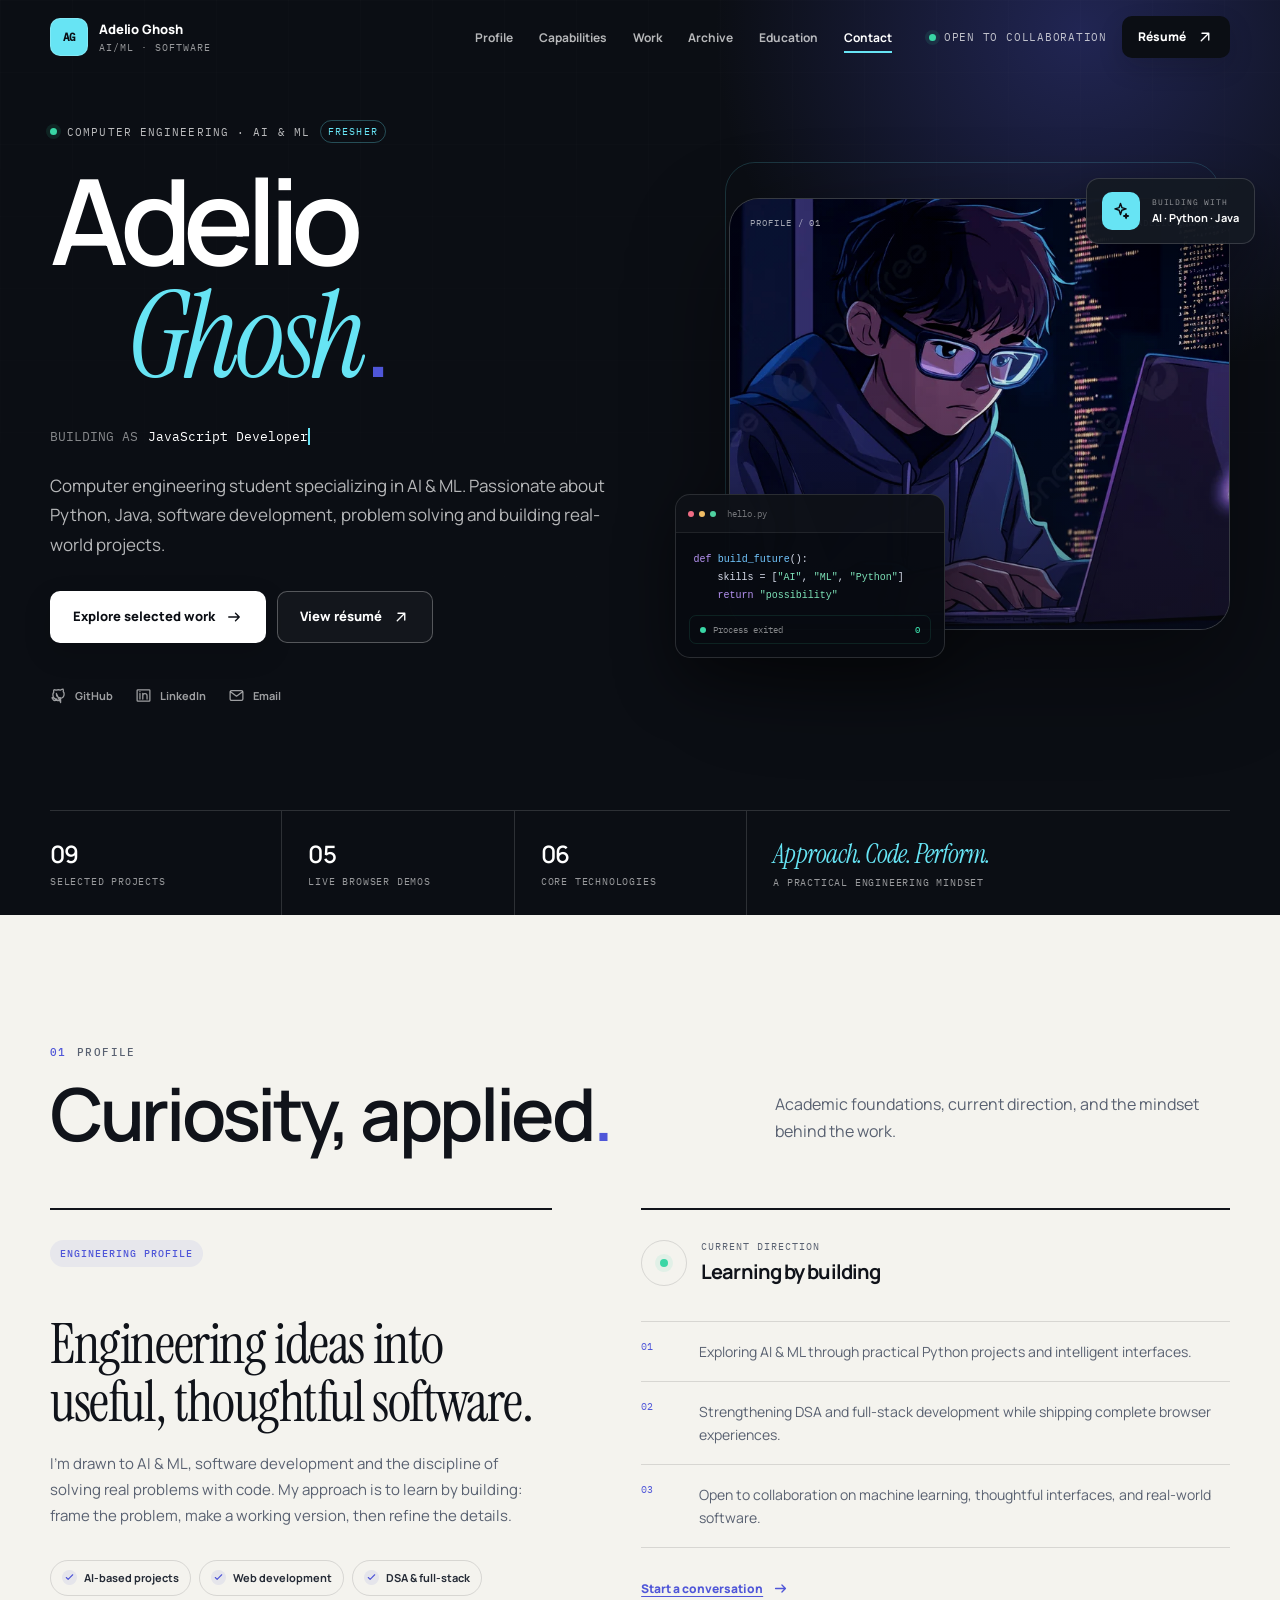
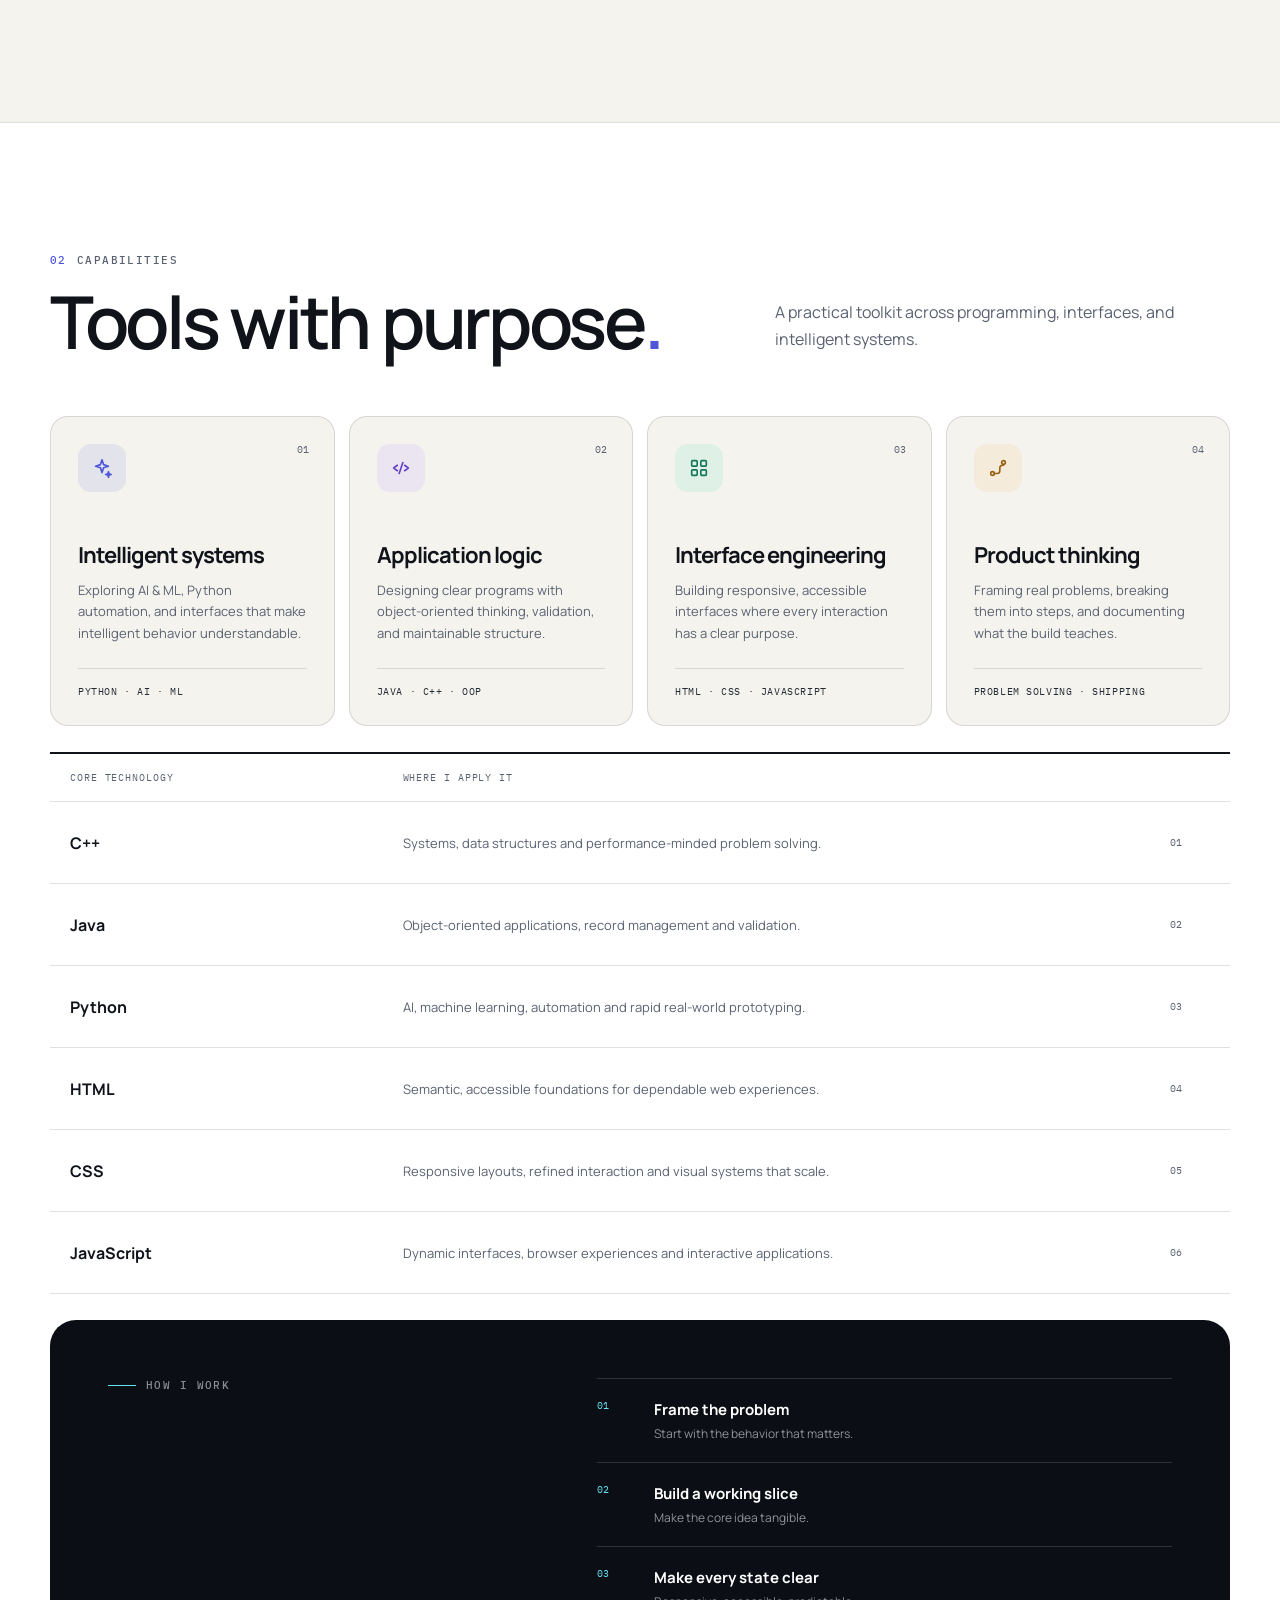
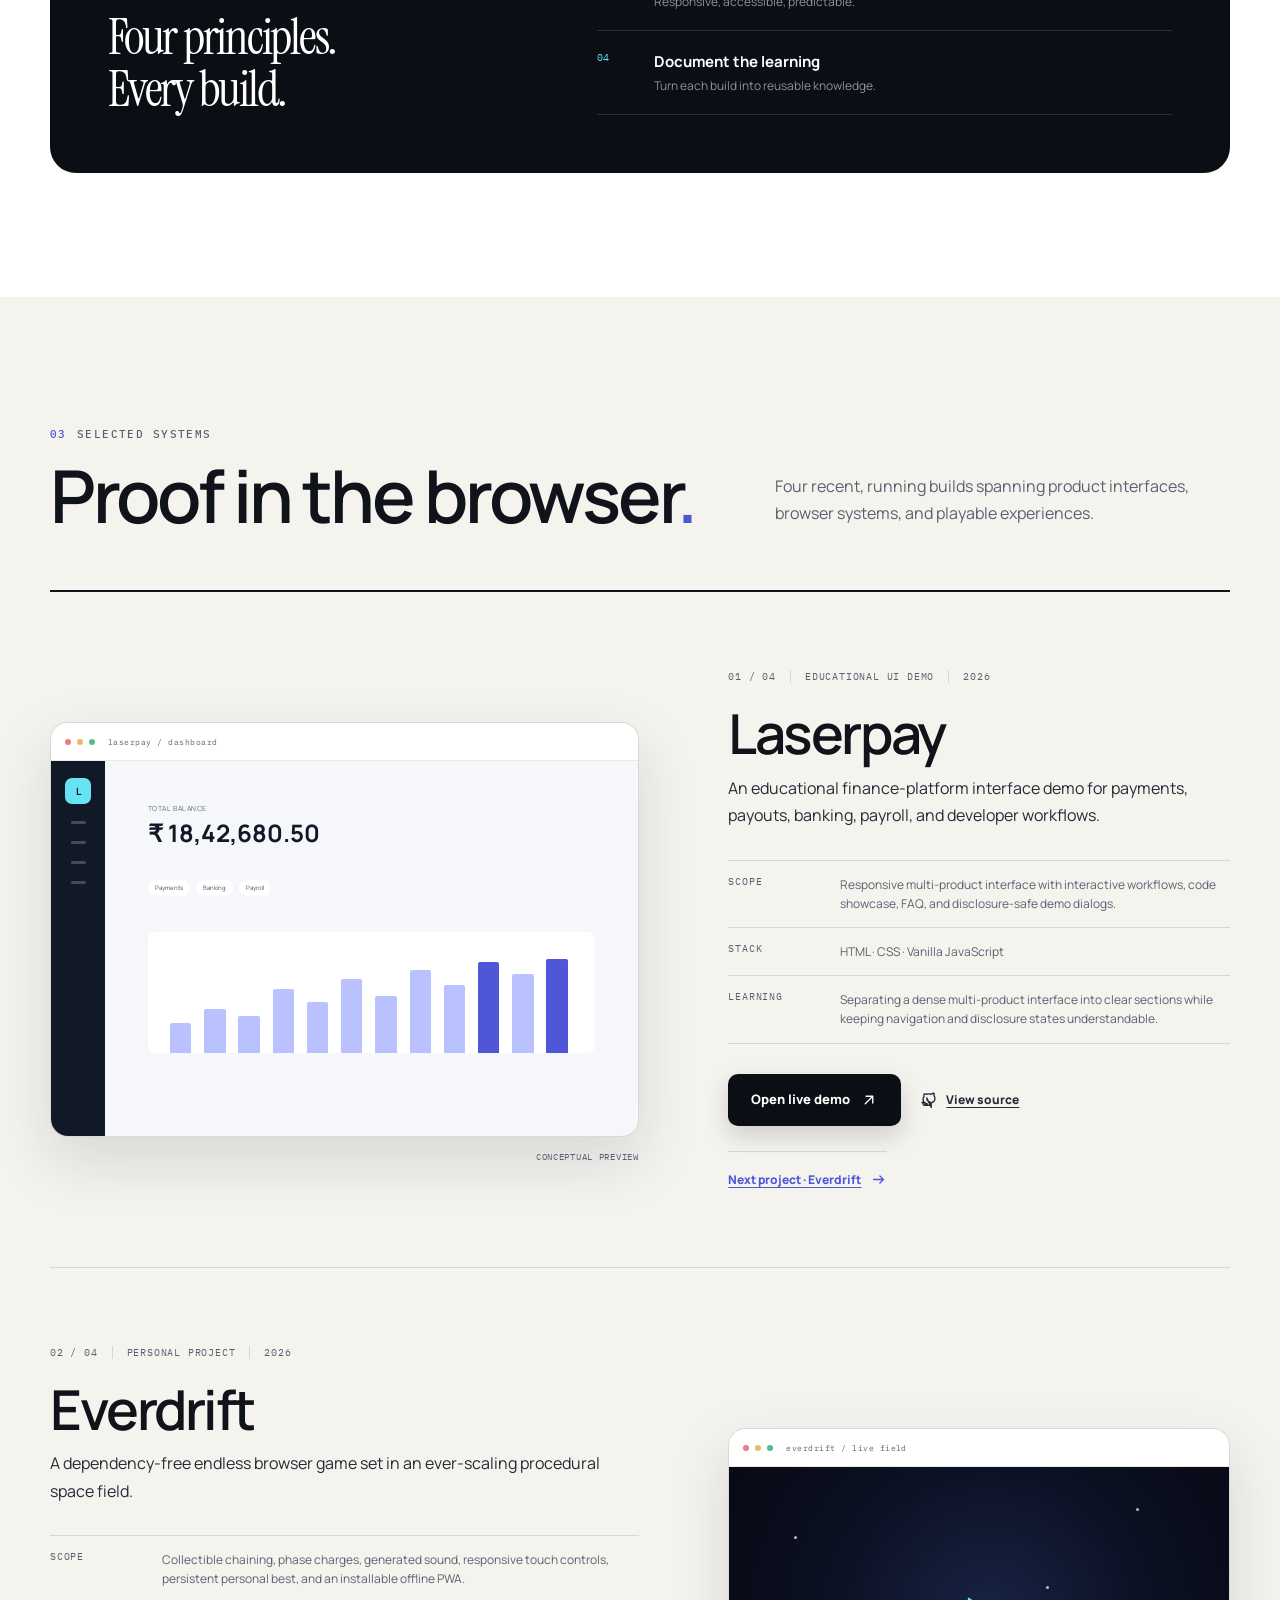
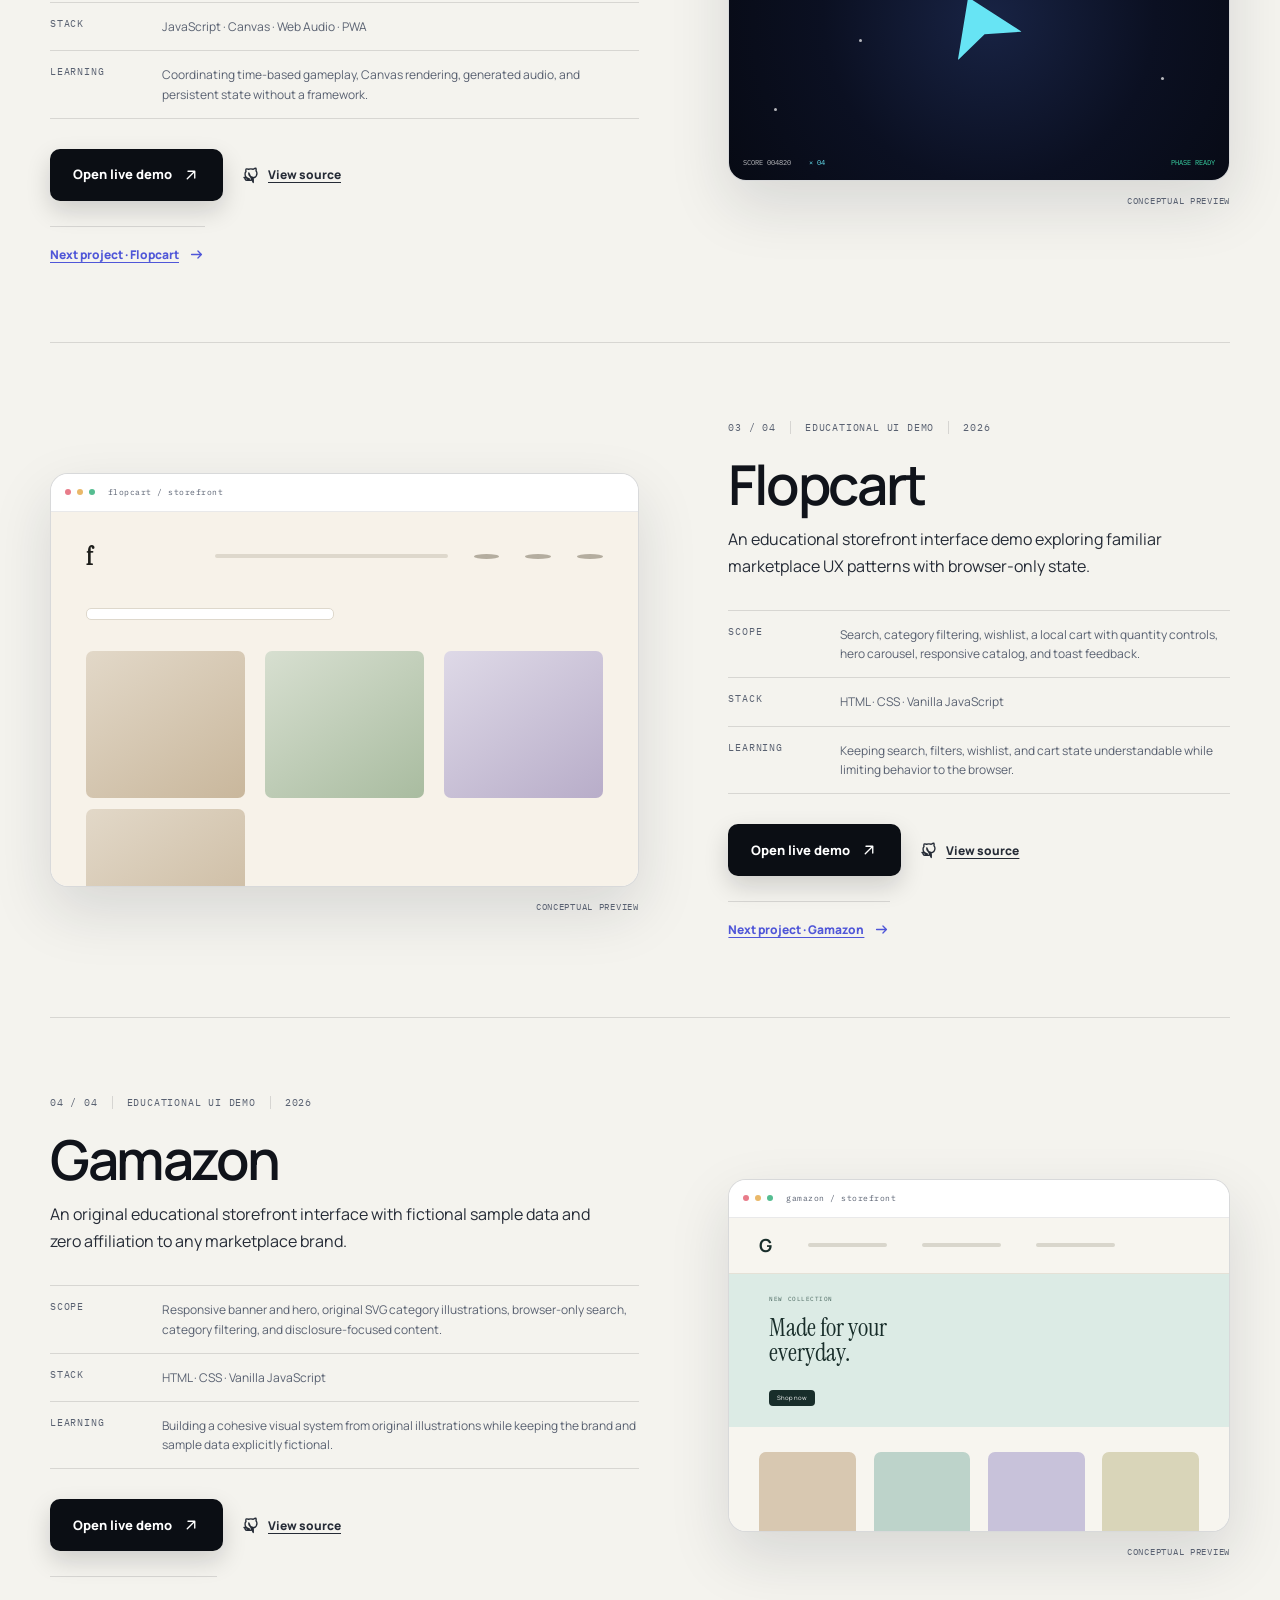
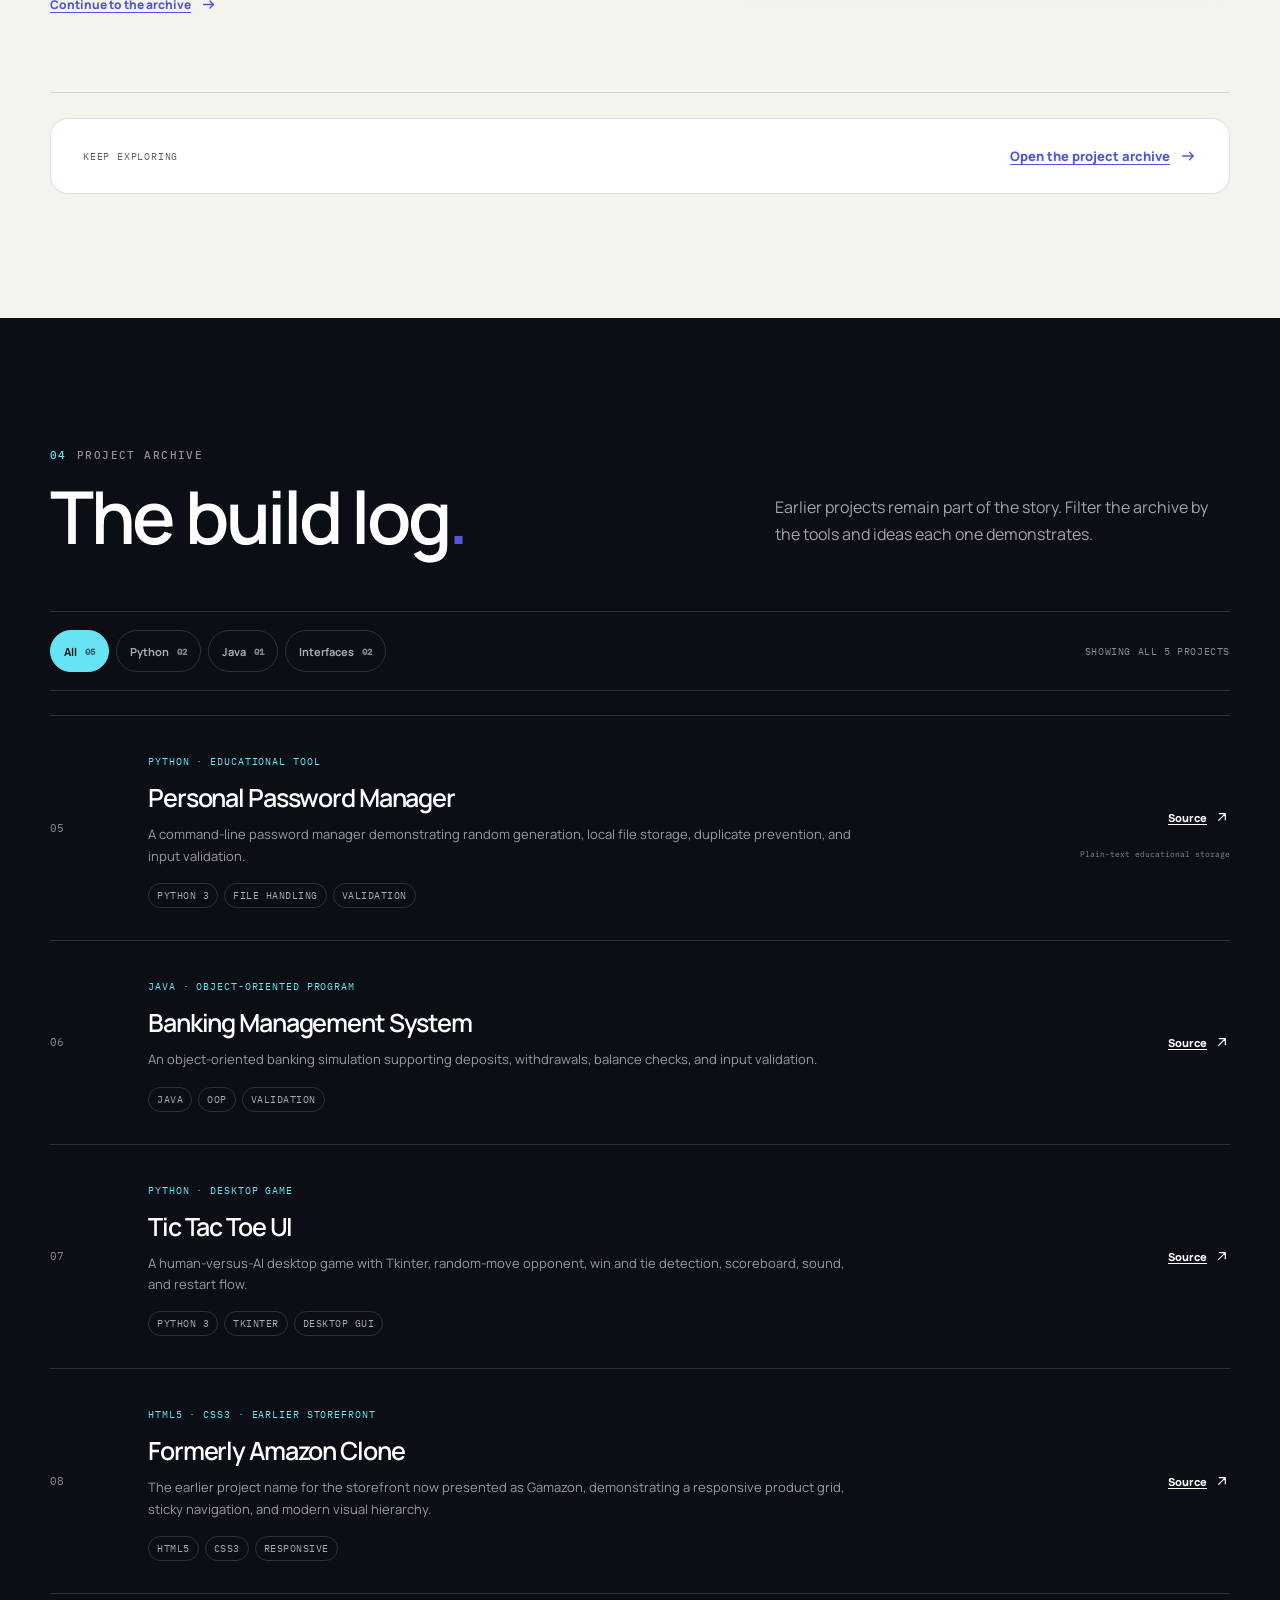
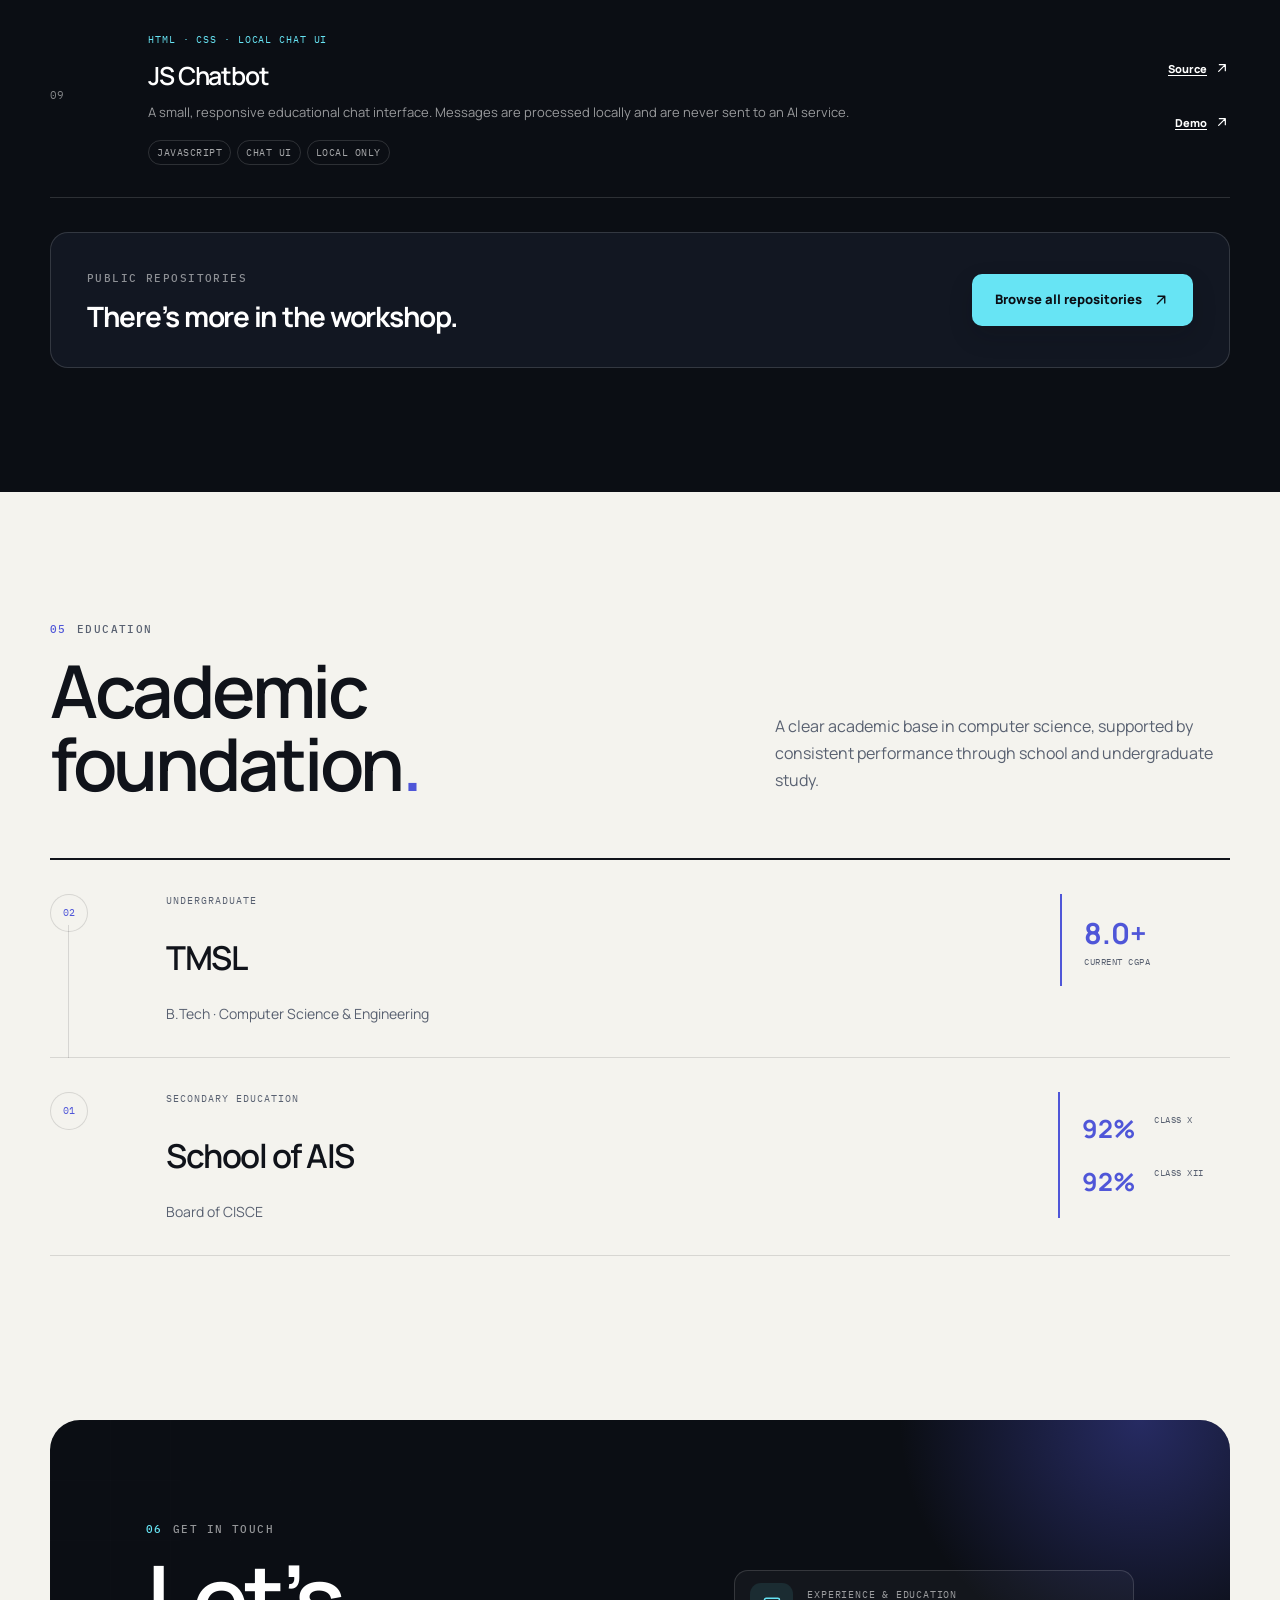
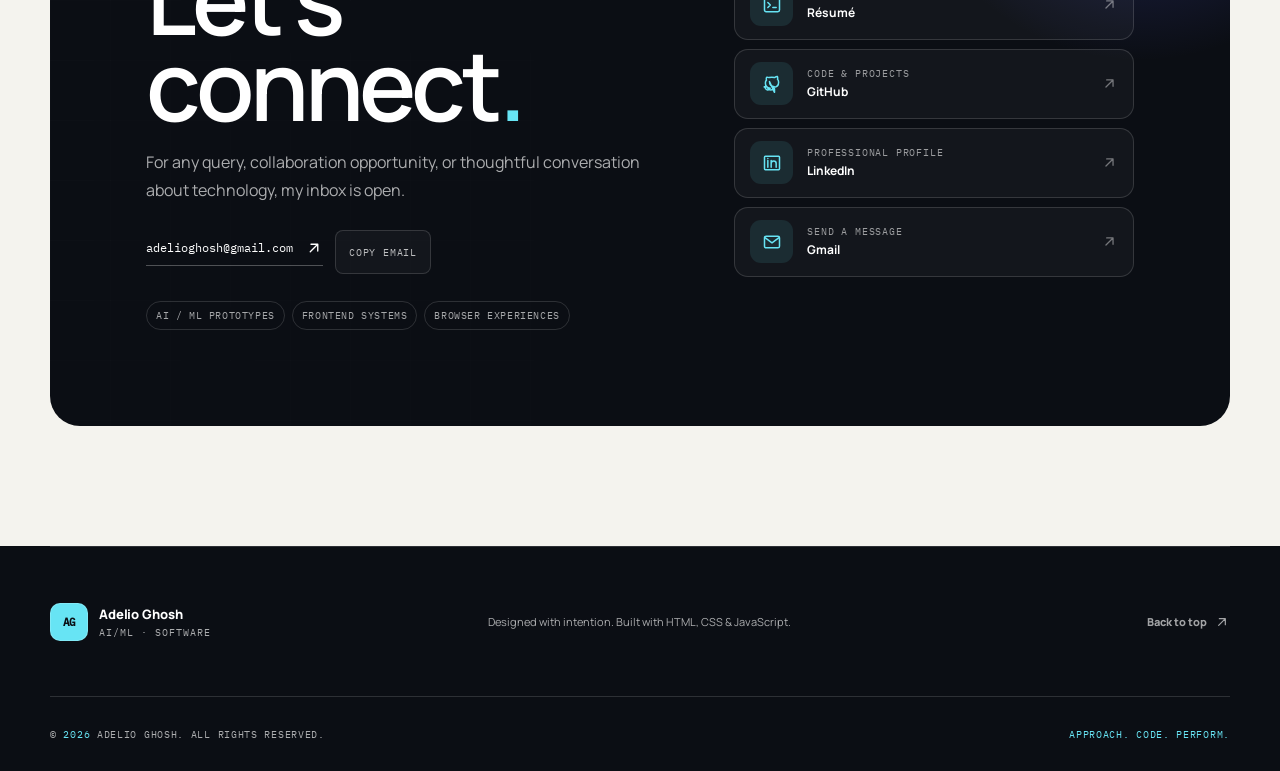
==== commit 794c86cc: "Resolve final portfolio accessibility and caching issues" ====
--- a/index.html
+++ b/index.html
@@ -30,10 +30,10 @@
   <title>Adelio Ghosh — AI/ML & Software Developer Portfolio</title>
   <link rel="icon" href="favicon.svg" type="image/svg+xml">
   <link rel="preload" href="fonts/manrope-latin.woff2" as="font" type="font/woff2" crossorigin>
-  <link rel="stylesheet" href="fonts.css">
+  <link rel="stylesheet" href="fonts.css?v=20261127">
   <link rel="preload" href="image.webp" as="image" type="image/webp">
-  <link rel="stylesheet" href="util.css">
-  <script src="script.js" defer></script>
+  <link rel="stylesheet" href="util.css?v=20261127">
+  <script src="script.js?v=20261127" defer></script>
 
   <script type="application/ld+json">
     {
@@ -57,7 +57,6 @@
         { "@type": "CreativeWork", "name": "AI Tic Tac Toe", "url": "https://github.com/genZadelio/AI-Tic-Tac-Toe" },
         { "@type": "CreativeWork", "name": "Personal Password Manager", "url": "https://github.com/genZadelio/Personal-Password-Manager" },
         { "@type": "CreativeWork", "name": "Banking Management System", "url": "https://github.com/genZadelio/Banking-Management-System" },
-        { "@type": "CreativeWork", "name": "Amazon Clone", "url": "https://github.com/genZadelio/Amazon-Clone" },
         { "@type": "CreativeWork", "name": "JS Chatbot", "url": "https://github.com/genZadelio/JS-Chatbot" }
       ]
     }
@@ -210,7 +209,7 @@
           <span class="hero-fact__label">Selected projects</span>
         </a>
         <a class="hero-fact reveal" href="#projects">
-          <span class="hero-fact__value">04</span>
+          <span class="hero-fact__value">05</span>
           <span class="hero-fact__label">Live browser demos</span>
         </a>
         <a class="hero-fact reveal" href="#skills">
@@ -340,7 +339,7 @@
       </div>
 
       <div class="container work-list">
-        <article class="work-case reveal" id="laserpay" data-work-case="laserpay">
+        <article class="work-case reveal" id="laserpay" data-work-case="laserpay" tabindex="-1" aria-labelledby="laserpayTitle">
           <div class="work-case__visual">
             <span class="visual-note">Conceptual preview</span>
             <div class="case-window case-window--laserpay" aria-hidden="true">
@@ -357,7 +356,7 @@
           </div>
           <div class="work-case__copy">
             <div class="case-meta"><span>01 / 04</span><span>EDUCATIONAL UI DEMO</span><span>2026</span></div>
-            <h3>Laserpay</h3>
+            <h3 id="laserpayTitle">Laserpay</h3>
             <p class="case-lead">An educational finance-platform interface demo for payments, payouts, banking, payroll, and developer workflows.</p>
             <dl class="case-details">
               <div><dt>Scope</dt><dd>Responsive multi-product interface with interactive workflows, code showcase, FAQ, and disclosure-safe demo dialogs.</dd></div>
@@ -372,7 +371,7 @@
           </div>
         </article>
 
-        <article class="work-case work-case--reverse reveal" id="everdrift" data-work-case="everdrift">
+        <article class="work-case work-case--reverse reveal" id="everdrift" data-work-case="everdrift" tabindex="-1" aria-labelledby="everdriftTitle">
           <div class="work-case__visual">
             <span class="visual-note">Conceptual preview</span>
             <div class="case-window case-window--everdrift" aria-hidden="true">
@@ -386,7 +385,7 @@
           </div>
           <div class="work-case__copy">
             <div class="case-meta"><span>02 / 04</span><span>PERSONAL PROJECT</span><span>2026</span></div>
-            <h3>Everdrift</h3>
+            <h3 id="everdriftTitle">Everdrift</h3>
             <p class="case-lead">A dependency-free endless browser game set in an ever-scaling procedural space field.</p>
             <dl class="case-details">
               <div><dt>Scope</dt><dd>Collectible chaining, phase charges, generated sound, responsive touch controls, persistent personal best, and an installable offline PWA.</dd></div>
@@ -401,7 +400,7 @@
           </div>
         </article>
 
-        <article class="work-case reveal" id="flopcart" data-work-case="flopcart">
+        <article class="work-case reveal" id="flopcart" data-work-case="flopcart" tabindex="-1" aria-labelledby="flopcartTitle">
           <div class="work-case__visual">
             <span class="visual-note">Conceptual preview</span>
             <div class="case-window case-window--flopcart" aria-hidden="true">
@@ -415,7 +414,7 @@
           </div>
           <div class="work-case__copy">
             <div class="case-meta"><span>03 / 04</span><span>EDUCATIONAL UI DEMO</span><span>2026</span></div>
-            <h3>Flopcart</h3>
+            <h3 id="flopcartTitle">Flopcart</h3>
             <p class="case-lead">An educational storefront interface demo exploring familiar marketplace UX patterns with browser-only state.</p>
             <dl class="case-details">
               <div><dt>Scope</dt><dd>Search, category filtering, wishlist, a local cart with quantity controls, hero carousel, responsive catalog, and toast feedback.</dd></div>
@@ -430,7 +429,7 @@
           </div>
         </article>
 
-        <article class="work-case work-case--reverse reveal" id="gamazon" data-work-case="gamazon">
+        <article class="work-case work-case--reverse reveal" id="gamazon" data-work-case="gamazon" tabindex="-1" aria-labelledby="gamazonTitle">
           <div class="work-case__visual">
             <span class="visual-note">Conceptual preview</span>
             <div class="case-window case-window--gamazon" aria-hidden="true">
@@ -444,7 +443,7 @@
           </div>
           <div class="work-case__copy">
             <div class="case-meta"><span>04 / 04</span><span>EDUCATIONAL UI DEMO</span><span>2026</span></div>
-            <h3>Gamazon</h3>
+            <h3 id="gamazonTitle">Gamazon</h3>
             <p class="case-lead">An original educational storefront interface with fictional sample data and zero affiliation to any marketplace brand.</p>
             <dl class="case-details">
               <div><dt>Scope</dt><dd>Responsive banner and hero, original SVG category illustrations, browser-only search, category filtering, and disclosure-focused content.</dd></div>
@@ -530,13 +529,13 @@
           <article class="archive-item reveal" data-project-category="interface">
             <div class="archive-item__index">08</div>
             <div class="archive-item__main">
-              <span class="archive-item__type">HTML5 · CSS3 · RESPONSIVE UI</span>
-              <h3>Amazon Clone</h3>
-              <p>A responsive storefront interface demonstrating sticky navigation, a structured product grid, and modern visual hierarchy.</p>
+              <span class="archive-item__type">HTML5 · CSS3 · EARLIER STOREFRONT</span>
+              <h3>Formerly Amazon Clone</h3>
+              <p>The earlier project name for the storefront now presented as Gamazon, demonstrating a responsive product grid, sticky navigation, and modern visual hierarchy.</p>
               <div class="archive-item__tags"><span>HTML5</span><span>CSS3</span><span>Responsive</span></div>
             </div>
             <div class="archive-item__action">
-              <a href="https://github.com/genZadelio/Amazon-Clone" target="_blank" rel="noopener noreferrer" aria-label="View Amazon Clone source on GitHub (opens in a new tab)">Source <svg aria-hidden="true" focusable="false"><use href="#icon-arrow-up-right"/></svg></a>
+              <a href="https://github.com/genZadelio/Gamazon" target="_blank" rel="noopener noreferrer" aria-label="View Gamazon (formerly Amazon Clone) source on GitHub (opens in a new tab)">Source <svg aria-hidden="true" focusable="false"><use href="#icon-arrow-up-right"/></svg></a>
             </div>
           </article>
 
@@ -605,7 +604,7 @@
             <p>For any query, collaboration opportunity, or thoughtful conversation about technology, my inbox is open.</p>
             <div class="contact-actions">
               <a class="contact-mail" href="mailto:adelioghosh@gmail.com">adelioghosh@gmail.com <svg aria-hidden="true" focusable="false"><use href="#icon-arrow-up-right"/></svg></a>
-              <button class="copy-email" type="button" data-copy-email="adelioghosh@gmail.com" aria-label="Copy email address">Copy email</button>
+              <button class="copy-email" type="button" data-copy-email="adelioghosh@gmail.com">Copy email</button>
             </div>
             <ul class="collaboration-tags" aria-label="Collaboration areas">
               <li>AI / ML prototypes</li><li>Frontend systems</li><li>Browser experiences</li>
@@ -613,20 +612,23 @@
           </div>
 
           <div class="contact-panel__links">
-            <a href="resume.html" target="_blank" rel="noopener noreferrer" aria-label="Experience & education — Résumé (opens in a new tab)">
+            <a href="resume.html" target="_blank" rel="noopener noreferrer">
               <span class="contact-link__icon"><svg aria-hidden="true" focusable="false"><use href="#icon-terminal"/></svg></span>
               <span><small>Experience & education</small><strong>Résumé</strong></span>
               <svg aria-hidden="true" focusable="false"><use href="#icon-arrow-up-right"/></svg>
+              <span class="sr-only">(opens in a new tab)</span>
             </a>
-            <a href="https://github.com/genZadelio" target="_blank" rel="noopener noreferrer" aria-label="Code & projects — GitHub (opens in a new tab)">
+            <a href="https://github.com/genZadelio" target="_blank" rel="noopener noreferrer">
               <span class="contact-link__icon"><svg aria-hidden="true" focusable="false"><use href="#icon-github"/></svg></span>
               <span><small>Code & projects</small><strong>GitHub</strong></span>
               <svg aria-hidden="true" focusable="false"><use href="#icon-arrow-up-right"/></svg>
+              <span class="sr-only">(opens in a new tab)</span>
             </a>
-            <a href="https://www.linkedin.com/in/adelio-ghosh-3a45263b5" target="_blank" rel="noopener noreferrer" aria-label="Professional profile — LinkedIn (opens in a new tab)">
+            <a href="https://www.linkedin.com/in/adelio-ghosh-3a45263b5" target="_blank" rel="noopener noreferrer">
               <span class="contact-link__icon"><svg aria-hidden="true" focusable="false"><use href="#icon-linkedin"/></svg></span>
               <span><small>Professional profile</small><strong>LinkedIn</strong></span>
               <svg aria-hidden="true" focusable="false"><use href="#icon-arrow-up-right"/></svg>
+              <span class="sr-only">(opens in a new tab)</span>
             </a>
             <a href="mailto:adelioghosh@gmail.com">
               <span class="contact-link__icon"><svg aria-hidden="true" focusable="false"><use href="#icon-mail"/></svg></span>
--- a/util.css
+++ b/util.css
@@ -294,6 +294,7 @@
 .menu-toggle svg,
 .mobile-menu__close svg { width: 21px; height: 21px; }
 .mobile-menu {
+  display: none;
   position: fixed;
   z-index: 1100;
   inset: 0;
@@ -309,6 +310,7 @@
   color: white;
   background: var(--night);
 }
+.mobile-menu[open] { display: block; }
 .mobile-menu::backdrop { background: var(--night); }
 .mobile-menu__close { position: absolute; top: 15px; right: max(20px, calc((100% - 1180px) / 2)); }
 .mobile-menu__inner {
